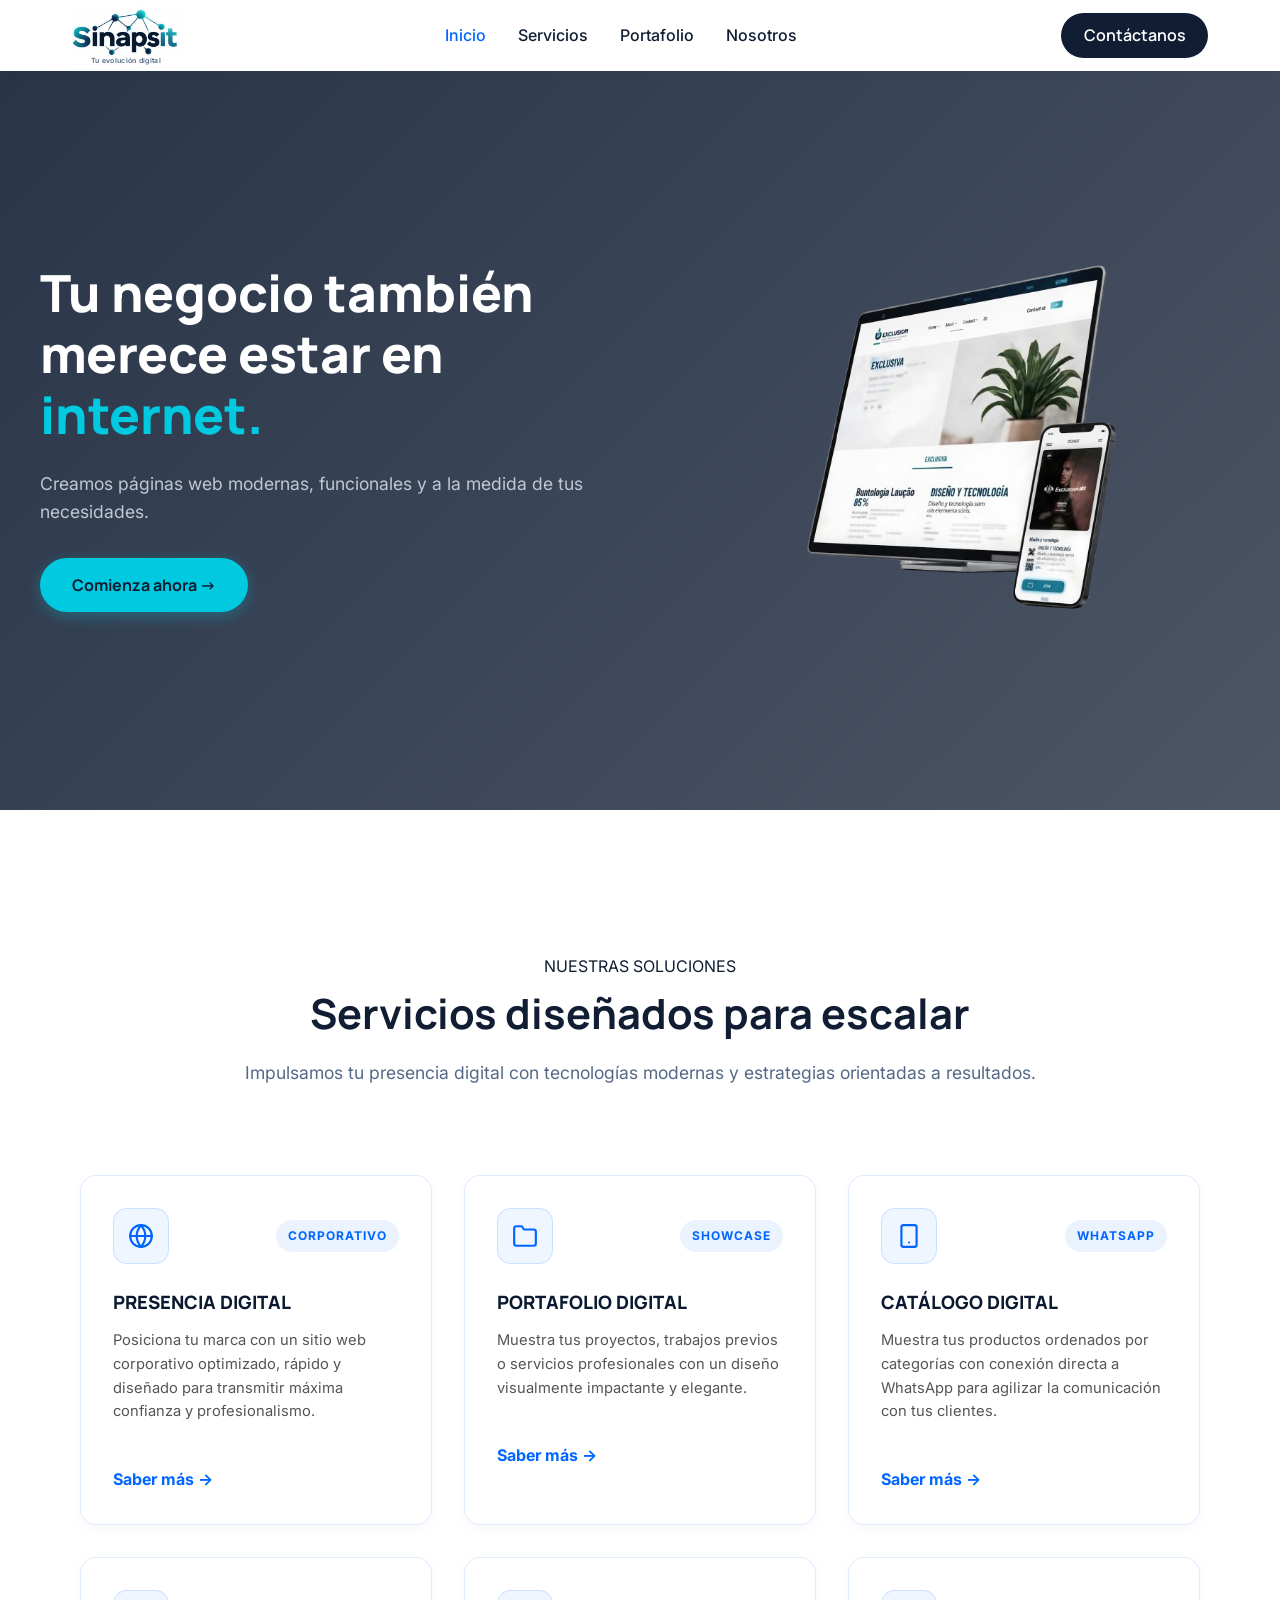
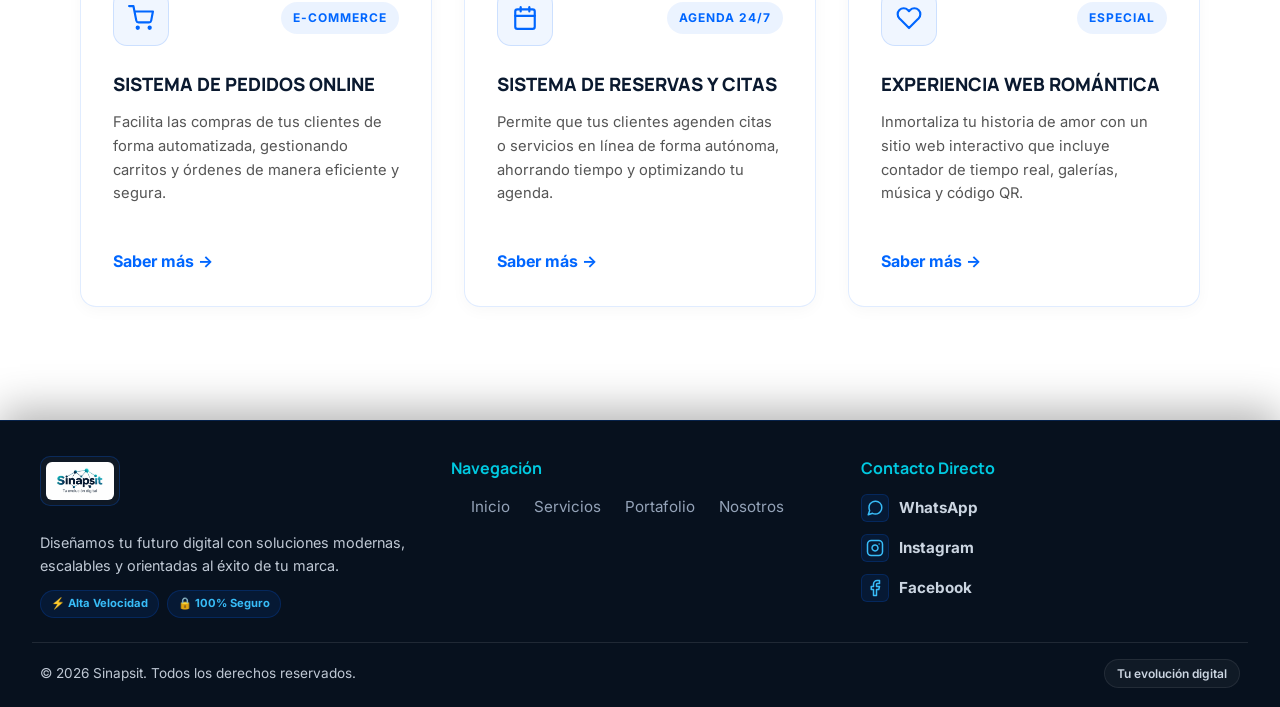
==== index.html @ 5b267f15 "actuuu" ====
<!DOCTYPE html>
<html lang="es">
<head>
    <meta charset="UTF-8">
    <meta name="viewport" content="width=device-width, initial-scale=1.0">
    <title>Sinapsit - Tu evolución digital</title>
    <link rel="preconnect" href="https://fonts.googleapis.com">
    <link rel="preconnect" href="https://fonts.gstatic.com" crossorigin>
    <link href="https://fonts.googleapis.com/css2?family=Inter:wght@400;500;600&family=Manrope:wght@600;700;800&display=swap" rel="stylesheet">
    <link rel="stylesheet" href="style.css">
    <link rel="icon" type="image/jpeg" href="img/8.jpeg">
    <style>
        /* Animación de flotación continua */
        @keyframes floatingCard {
            0% {
                transform: translateY(0px);
                box-shadow: 0 10px 30px rgba(0, 0, 0, 0.03);
            }
            50% {
                transform: translateY(-8px);
                box-shadow: 0 18px 40px rgba(0, 102, 255, 0.12);
            }
            100% {
                transform: translateY(0px);
                box-shadow: 0 10px 30px rgba(0, 0, 0, 0.03);
            }
        }

        .floating-card {
            animation: floatingCard 4s ease-in-out infinite;
            transition: border-color 0.3s ease, box-shadow 0.3s ease;
        }

        /* Efecto al tocar o pasar el cursor: cambia el borde a azul */
        .floating-card:hover {
            border-color: rgba(0, 102, 255, 0.6) !important;
            box-shadow: 0 20px 40px rgba(0, 102, 255, 0.18) !important;
        }
    </style>
</head>
<body>

    <header class="header" id="header">
        <div class="nav-container">
            <a href="index.html" class="logo">
                <div class="logo-wrapper-custom">
                    <img src="img/8.jpeg" alt="NEXUS Logo" class="logo-img">
                    <span class="logo-text-subtitle">Tu evolución digital</span>
                </div>
            </a>
            <nav class="nav-menu" id="navMenu">
                <a href="index.html" class="nav-link active">Inicio</a>
                <a href="servicios.html" class="nav-link">Servicios</a>
                <a href="portafolio.html" class="nav-link">Portafolio</a>
                <a href="nosotros.html" class="nav-link">Nosotros</a>
                <a href="contacto.html" class="nav-link mobile-only-link">Contacto</a>
            </nav>
            <a href="contacto.html" class="btn-contacto">Contáctanos</a>
            <div class="menu-toggle" id="menuToggle">
                <span></span>
                <span></span>
                <span></span>
            </div>
        </div>
    </header>

    <!-- SECCIÓN PRINCIPAL / HERO CON SLIDER DE 3 IMÁGENES -->
    <section class="hero" id="inicio">
        <div class="hero-slider">
            <div class="slide active" style="background-image: url('https://images.unsplash.com/photo-1522071820081-009f0129c71c?auto=format&fit=crop&w=1920&q=80')"></div>
            <div class="slide" style="background-image: url('https://images.unsplash.com/photo-1460925895917-afdab827c52f?auto=format&fit=crop&w=1920&q=80')"></div>
            <div class="slide" style="background-image: url('https://images.unsplash.com/photo-1551836022-d5d88e9218df?auto=format&fit=crop&w=1920&q=80')"></div>
        </div>
        
        <div class="hero-overlay"></div>

        <div class="hero-container">
            <div class="hero-content">
                <h1 class="hero-title-anim">Tu negocio también merece estar en <span>internet.</span></h1>
                <p class="hero-text-anim">Creamos páginas web modernas, funcionales y a la medida de tus necesidades.</p>
                <a href="servicios.html" class="btn-main">Comienza ahora &rarr;</a>
            </div>
            <div class="hero-visual">
                <img src="img/7.png" alt="Ilustración o banner Nexus" class="hero-img-right" style="width: 60%; max-width: 450px; height: auto;">
            </div>
        </div>
    </section>

    <!-- SECCIÓN DE SERVICIOS -->
    <main class="page-container">
        <div class="section-title reveal-text">
            <span class="badge-subtitle">NUESTRAS SOLUCIONES</span>
            <h2>Servicios diseñados para escalar</h2>
            <p>Impulsamos tu presencia digital con tecnologías modernas y estrategias orientadas a resultados.</p>
        </div>
        
        <div class="cards-grid-3-2">
            <!-- Tarjeta 1: PRESENCIA DIGITAL -->
            <div class="card-item reveal-text floating-card" style="background: #ffffff; border: 1px solid rgba(0, 102, 255, 0.12); border-radius: 16px; padding: 2rem; position: relative;">
                <div class="card-body" style="padding: 0;">
                    <div style="display: flex; align-items: center; justify-content: space-between; margin-bottom: 1.5rem;">
                        <div style="width: 56px; height: 56px; background: rgba(0, 102, 255, 0.06); border: 1px solid rgba(0, 102, 255, 0.15); border-radius: 14px; display: flex; align-items: center; justify-content: center; color: #0066ff;">
                            <svg xmlns="http://www.w3.org/2000/svg" width="26" height="26" viewBox="0 0 24 24" fill="none" stroke="currentColor" stroke-width="2" stroke-linecap="round" stroke-linejoin="round"><circle cx="12" cy="12" r="10"></circle><line x1="2" y1="12" x2="22" y2="12"></line><path d="M12 2a15.3 15.3 0 0 1 4 10 15.3 15.3 0 0 1-4 10 15.3 15.3 0 0 1-4-10 15.3 15.3 0 0 1 4-10z"></path></svg>
                        </div>
                        <span style="font-size: 0.75rem; font-weight: 700; text-transform: uppercase; letter-spacing: 1px; color: #0066ff; background: rgba(0, 102, 255, 0.08); padding: 6px 12px; border-radius: 20px;">Corporativo</span>
                    </div>
                    <h3 style="font-size: 1.15rem; font-weight: 800; color: #0a192f; margin-bottom: 0.75rem;">PRESENCIA DIGITAL</h3>
                    <p style="font-size: 0.92rem; color: #555; line-height: 1.6; margin-bottom: 1.5rem;">Posiciona tu marca con un sitio web corporativo optimizado, rápido y diseñado para transmitir máxima confianza y profesionalismo.</p>
                    <a href="servicios.html#presencia" class="card-link" style="font-weight: 700; color: #0066ff; display: inline-flex; align-items: center; gap: 6px; text-decoration: none;">Saber más &rarr;</a>
                </div>
            </div>
            
            <!-- Tarjeta 2: PORTAFOLIO DIGITAL -->
            <div class="card-item reveal-text floating-card" style="background: #ffffff; border: 1px solid rgba(0, 102, 255, 0.12); border-radius: 16px; padding: 2rem; position: relative;">
                <div class="card-body" style="padding: 0;">
                    <div style="display: flex; align-items: center; justify-content: space-between; margin-bottom: 1.5rem;">
                        <div style="width: 56px; height: 56px; background: rgba(0, 102, 255, 0.06); border: 1px solid rgba(0, 102, 255, 0.15); border-radius: 14px; display: flex; align-items: center; justify-content: center; color: #0066ff;">
                            <svg xmlns="http://www.w3.org/2000/svg" width="26" height="26" viewBox="0 0 24 24" fill="none" stroke="currentColor" stroke-width="2" stroke-linecap="round" stroke-linejoin="round"><path d="M22 19a2 2 0 0 1-2 2H4a2 2 0 0 1-2-2V5a2 2 0 0 1 2-2h5l2 3h9a2 2 0 0 1 2 2z"></path></svg>
                        </div>
                        <span style="font-size: 0.75rem; font-weight: 700; text-transform: uppercase; letter-spacing: 1px; color: #0066ff; background: rgba(0, 102, 255, 0.08); padding: 6px 12px; border-radius: 20px;">Showcase</span>
                    </div>
                    <h3 style="font-size: 1.15rem; font-weight: 800; color: #0a192f; margin-bottom: 0.75rem;">PORTAFOLIO DIGITAL</h3>
                    <p style="font-size: 0.92rem; color: #555; line-height: 1.6; margin-bottom: 1.5rem;">Muestra tus proyectos, trabajos previos o servicios profesionales con un diseño visualmente impactante y elegante.</p>
                    <a href="servicios.html#portafolio-digital" class="card-link" style="font-weight: 700; color: #0066ff; display: inline-flex; align-items: center; gap: 6px; text-decoration: none;">Saber más &rarr;</a>
                </div>
            </div>
            
            <!-- Tarjeta 3: CATÁLOGO DIGITAL -->
            <div class="card-item reveal-text floating-card" style="background: #ffffff; border: 1px solid rgba(0, 102, 255, 0.12); border-radius: 16px; padding: 2rem; position: relative;">
                <div class="card-body" style="padding: 0;">
                    <div style="display: flex; align-items: center; justify-content: space-between; margin-bottom: 1.5rem;">
                        <div style="width: 56px; height: 56px; background: rgba(0, 102, 255, 0.06); border: 1px solid rgba(0, 102, 255, 0.15); border-radius: 14px; display: flex; align-items: center; justify-content: center; color: #0066ff;">
                            <svg xmlns="http://www.w3.org/2000/svg" width="26" height="26" viewBox="0 0 24 24" fill="none" stroke="currentColor" stroke-width="2" stroke-linecap="round" stroke-linejoin="round"><rect x="5" y="2" width="14" height="20" rx="2" ry="2"></rect><line x1="12" y1="18" x2="12.01" y2="18"></line></svg>
                        </div>
                        <span style="font-size: 0.75rem; font-weight: 700; text-transform: uppercase; letter-spacing: 1px; color: #0066ff; background: rgba(0, 102, 255, 0.08); padding: 6px 12px; border-radius: 20px;">WhatsApp</span>
                    </div>
                    <h3 style="font-size: 1.15rem; font-weight: 800; color: #0a192f; margin-bottom: 0.75rem;">CATÁLOGO DIGITAL</h3>
                    <p style="font-size: 0.92rem; color: #555; line-height: 1.6; margin-bottom: 1.5rem;">Muestra tus productos ordenados por categorías con conexión directa a WhatsApp para agilizar la comunicación con tus clientes.</p>
                    <a href="servicios.html#catalogo" class="card-link" style="font-weight: 700; color: #0066ff; display: inline-flex; align-items: center; gap: 6px; text-decoration: none;">Saber más &rarr;</a>
                </div>
            </div>
            
            <!-- Tarjeta 4: SISTEMA DE PEDIDOS ONLINE -->
            <div class="card-item reveal-text floating-card" style="background: #ffffff; border: 1px solid rgba(0, 102, 255, 0.12); border-radius: 16px; padding: 2rem; position: relative;">
                <div class="card-body" style="padding: 0;">
                    <div style="display: flex; align-items: center; justify-content: space-between; margin-bottom: 1.5rem;">
                        <div style="width: 56px; height: 56px; background: rgba(0, 102, 255, 0.06); border: 1px solid rgba(0, 102, 255, 0.15); border-radius: 14px; display: flex; align-items: center; justify-content: center; color: #0066ff;">
                            <svg xmlns="http://www.w3.org/2000/svg" width="26" height="26" viewBox="0 0 24 24" fill="none" stroke="currentColor" stroke-width="2" stroke-linecap="round" stroke-linejoin="round"><circle cx="9" cy="21" r="1"></circle><circle cx="20" cy="21" r="1"></circle><path d="M1 1h4l2.68 13.39a2 2 0 0 0 2 1.61h9.72a2 2 0 0 0 2-1.61L23 6H6"></path></svg>
                        </div>
                        <span style="font-size: 0.75rem; font-weight: 700; text-transform: uppercase; letter-spacing: 1px; color: #0066ff; background: rgba(0, 102, 255, 0.08); padding: 6px 12px; border-radius: 20px;">E-Commerce</span>
                    </div>
                    <h3 style="font-size: 1.15rem; font-weight: 800; color: #0a192f; margin-bottom: 0.75rem;">SISTEMA DE PEDIDOS ONLINE</h3>
                    <p style="font-size: 0.92rem; color: #555; line-height: 1.6; margin-bottom: 1.5rem;">Facilita las compras de tus clientes de forma automatizada, gestionando carritos y órdenes de manera eficiente y segura.</p>
                    <a href="servicios.html#pedidos" class="card-link" style="font-weight: 700; color: #0066ff; display: inline-flex; align-items: center; gap: 6px; text-decoration: none;">Saber más &rarr;</a>
                </div>
            </div>
            
            <!-- Tarjeta 5: SISTEMA DE RESERVAS Y CITAS -->
            <div class="card-item reveal-text floating-card" style="background: #ffffff; border: 1px solid rgba(0, 102, 255, 0.12); border-radius: 16px; padding: 2rem; position: relative;">
                <div class="card-body" style="padding: 0;">
                    <div style="display: flex; align-items: center; justify-content: space-between; margin-bottom: 1.5rem;">
                        <div style="width: 56px; height: 56px; background: rgba(0, 102, 255, 0.06); border: 1px solid rgba(0, 102, 255, 0.15); border-radius: 14px; display: flex; align-items: center; justify-content: center; color: #0066ff;">
                            <svg xmlns="http://www.w3.org/2000/svg" width="26" height="26" viewBox="0 0 24 24" fill="none" stroke="currentColor" stroke-width="2" stroke-linecap="round" stroke-linejoin="round"><rect x="3" y="4" width="18" height="18" rx="2" ry="2"></rect><line x1="16" y1="2" x2="16" y2="6"></line><line x1="8" y1="2" x2="8" y2="6"></line><line x1="3" y1="10" x2="21" y2="10"></line></svg>
                        </div>
                        <span style="font-size: 0.75rem; font-weight: 700; text-transform: uppercase; letter-spacing: 1px; color: #0066ff; background: rgba(0, 102, 255, 0.08); padding: 6px 12px; border-radius: 20px;">Agenda 24/7</span>
                    </div>
                    <h3 style="font-size: 1.15rem; font-weight: 800; color: #0a192f; margin-bottom: 0.75rem;">SISTEMA DE RESERVAS Y CITAS</h3>
                    <p style="font-size: 0.92rem; color: #555; line-height: 1.6; margin-bottom: 1.5rem;">Permite que tus clientes agenden citas o servicios en línea de forma autónoma, ahorrando tiempo y optimizando tu agenda.</p>
                    <a href="servicios.html#reservas" class="card-link" style="font-weight: 700; color: #0066ff; display: inline-flex; align-items: center; gap: 6px; text-decoration: none;">Saber más &rarr;</a>
                </div>
            </div>

            <!-- Tarjeta 6: EXPERIENCIA WEB ROMÁNTICA PERSONALIZADA -->
            <div class="card-item reveal-text floating-card" style="background: #ffffff; border: 1px solid rgba(0, 102, 255, 0.12); border-radius: 16px; padding: 2rem; position: relative;">
                <div class="card-body" style="padding: 0;">
                    <div style="display: flex; align-items: center; justify-content: space-between; margin-bottom: 1.5rem;">
                        <div style="width: 56px; height: 56px; background: rgba(0, 102, 255, 0.06); border: 1px solid rgba(0, 102, 255, 0.15); border-radius: 14px; display: flex; align-items: center; justify-content: center; color: #0066ff;">
                            <svg xmlns="http://www.w3.org/2000/svg" width="26" height="26" viewBox="0 0 24 24" fill="none" stroke="currentColor" stroke-width="2" stroke-linecap="round" stroke-linejoin="round"><path d="M20.84 4.61a5.5 5.5 0 0 0-7.78 0L12 5.67l-1.06-1.06a5.5 5.5 0 0 0-7.78 7.78l1.06 1.06L12 21.23l7.78-7.78 1.06-1.06a5.5 5.5 0 0 0 0-7.78z"></path></svg>
                        </div>
                        <span style="font-size: 0.75rem; font-weight: 700; text-transform: uppercase; letter-spacing: 1px; color: #0066ff; background: rgba(0, 102, 255, 0.08); padding: 6px 12px; border-radius: 20px;">Especial</span>
                    </div>
                    <h3 style="font-size: 1.15rem; font-weight: 800; color: #0a192f; margin-bottom: 0.75rem;">EXPERIENCIA WEB ROMÁNTICA</h3>
                    <p style="font-size: 0.92rem; color: #555; line-height: 1.6; margin-bottom: 1.5rem;">Inmortaliza tu historia de amor con un sitio web interactivo que incluye contador de tiempo real, galerías, música y código QR.</p>
                    <a href="servicios.html#romantica" class="card-link" style="font-weight: 700; color: #0066ff; display: inline-flex; align-items: center; gap: 6px; text-decoration: none;">Saber más &rarr;</a>
                </div>
            </div>
        </div>
    </main>

    <!-- FOOTER MODERNO E INTERACTIVO -->
    <footer class="footer interactive-footer" id="contacto">
        <div class="footer-container">
            <div class="footer-brand footer-anim-item">
                <div class="footer-logo-box">
                    <img src="img/9.jpeg" alt="NEXUS Logo Principal" class="footer-logo-img">
                </div>
                <p>Diseñamos tu futuro digital con soluciones modernas, escalables y orientadas al éxito de tu marca.</p>
                <div class="footer-social-badges">
                    <span class="social-badge">⚡ Alta Velocidad</span>
                    <span class="social-badge">🔒 100% Seguro</span>
                </div>
            </div>
            
            <div class="footer-links footer-anim-item">
                <h4>Navegación</h4>
                <a href="index.html" class="footer-link-fx"><span>&rarr;</span> Inicio</a>
                <a href="servicios.html" class="footer-link-fx"><span>&rarr;</span> Servicios</a>
                <a href="portafolio.html" class="footer-link-fx"><span>&rarr;</span> Portafolio</a>
                <a href="nosotros.html" class="footer-link-fx"><span>&rarr;</span> Nosotros</a>
            </div>
            
         <div class="footer-contact footer-anim-item">
                <h4>Contacto Directo</h4>
                <a href="https://wa.me/584126613818?text=Hola,%20me%20interesan%20sus%20servicios%20digitales" target="_blank" class="footer-contact-item" style="text-decoration: none; display: flex; align-items: center; gap: 10px; margin-bottom: 12px; color: inherit; transition: opacity 0.2s;">
                    <span class="contact-icon-wrap">
                        <!-- Icono de WhatsApp -->
                        <svg xmlns="http://www.w3.org/2000/svg" width="18" height="18" viewBox="0 0 24 24" fill="none" stroke="currentColor" stroke-width="2" stroke-linecap="round" stroke-linejoin="round"><path d="M21 11.5a8.38 8.38 0 0 1-.9 3.8 8.5 8.5 0 0 1-7.6 4.7 8.38 8.38 0 0 1-3.8-.9L3 21l1.9-5.7a8.38 8.38 0 0 1-.9-3.8 8.5 8.5 0 0 1 4.7-7.6 8.38 8.38 0 0 1 3.8-.9h.5a8.48 8.48 0 0 1 8 8v.5z"></path></svg>
                    </span> 
                    <strong>WhatsApp</strong>
                </a>
                <a href="https://instagram.com/TU_USUARIO" target="_blank" class="footer-contact-item" style="text-decoration: none; display: flex; align-items: center; gap: 10px; margin-bottom: 12px; color: inherit; transition: opacity 0.2s;">
                    <span class="contact-icon-wrap">
                        <!-- Icono de Instagram -->
                        <svg xmlns="http://www.w3.org/2000/svg" width="18" height="18" viewBox="0 0 24 24" fill="none" stroke="currentColor" stroke-width="2" stroke-linecap="round" stroke-linejoin="round"><rect x="2" y="2" width="20" height="20" rx="5" ry="5"></rect><path d="M16 11.37A4 4 0 1 1 12.63 8 4 4 0 0 1 16 11.37z"></path><line x1="17.5" y1="6.5" x2="17.51" y2="6.5"></line></svg>
                    </span> 
                    <strong>Instagram</strong>
                </a>
                <a href="https://www.facebook.com/share/19xoFse7zA/" target="_blank" class="footer-contact-item" style="text-decoration: none; display: flex; align-items: center; gap: 10px; color: inherit; transition: opacity 0.2s;">
                    <span class="contact-icon-wrap">
                        <!-- Icono de Facebook -->
                        <svg xmlns="http://www.w3.org/2000/svg" width="18" height="18" viewBox="0 0 24 24" fill="none" stroke="currentColor" stroke-width="2" stroke-linecap="round" stroke-linejoin="round"><path d="M18 2h-3a5 5 0 0 0-5 5v3H7v4h3v8h4v-8h3l1-4h-4V7a1 1 0 0 1 1-1h3z"></path></svg>
                    </span> 
                    <strong>Facebook</strong>
                </a>
            </div>
        </div>
        
        <div class="footer-bottom">
            <div class="footer-bottom-content">
                <p>&copy; 2026 Sinapsit. Todos los derechos reservados.</p>
                <div class="footer-secondary-logo">
                    <span>Tu evolución digital</span>
                </div>
            </div>
        </div>
    </footer>

    <script src="script.js"></script>
</body>
</html>
---- style.css ----
/* VARIABLES DE DISEÑO (Guía de Identidad NEXUS) */
:root {
    --azul-marino: #101D33;
    --turquesa: #00C9E0;
    --gris-plata: #BFC8D4;
    --blanco: #FFFFFF;
    --font-titles: 'Manrope', sans-serif;
    --font-text: 'Inter', sans-serif;
}

/* RESET Y ESTILOS GLOBALES */
* {
    margin: 0;
    padding: 0;
    box-sizing: border-box;
}

html {
    scroll-behavior: smooth;
}

body {
    font-family: var(--font-text);
    background-color: var(--blanco);
    color: var(--azul-marino);
    line-height: 1.6;
    overflow-x: hidden;
}

h1, h2, h3, h4 {
    font-family: var(--font-titles);
}

img {
    max-width: 100%;
    height: auto;
    display: block;
}

/* HEADER Y NAVEGACIÓN */
.header {
    position: fixed;
    top: 0;
    left: 0;
    width: 100%;
    background-color: var(--blanco);
    box-shadow: 0 2px 10px rgba(16, 29, 51, 0.05);
    z-index: 1000;
    transition: all 0.3s ease;
}

.nav-container {
    max-width: 1200px;
    margin: 0 auto;
    padding: 0.4rem 2rem;
    display: flex;
    align-items: center;
    justify-content: space-between;
}

.logo {
    text-decoration: none;
    display: flex;
    align-items: center;
}

.logo-wrapper-custom {
    display: flex;
    flex-direction: column;
    align-items: center;
    text-align: center;
}

.logo-wrapper-custom .logo-img {
    height: 50px;
    width: auto;
    object-fit: contain;
}

.logo-text-subtitle {
    font-family: var(--font-text);
    font-size: 7px;
    font-weight: 600;
    color: #556987;
    letter-spacing: 0.3px;
    white-space: nowrap;
    line-height: 1;
    margin-top: 1px;
}

.nav-menu {
    display: flex;
    gap: 2rem;
    align-items: center;
}

.nav-link {
    text-decoration: none;
    color: var(--azul-marino);
    font-weight: 500;
    transition: color 0.3s;
}

.nav-link:hover, .nav-link.active {
    color: var(--turquesa);
}

.btn-contacto {
    background-color: var(--azul-marino);
    color: var(--blanco);
    padding: 0.6rem 1.4rem;
    border-radius: 50px;
    text-decoration: none;
    font-family: var(--font-titles);
    font-weight: 600;
    transition: background 0.3s;
}

.btn-contacto:hover {
    background-color: var(--turquesa);
    color: var(--azul-marino);
}

.menu-toggle {
    display: none;
    flex-direction: column;
    gap: 5px;
    cursor: pointer;
}

.menu-toggle span {
    width: 25px;
    height: 3px;
    background-color: var(--azul-marino);
    transition: 0.3s;
}

/* CONTENEDORES Y TÍTULOS GENERALES */
.page-container {
    padding: 9rem 1.5rem 5rem;
    max-width: 1200px;
    margin: 0 auto;
    width: 100%;
}

.section-title {
    text-align: center;
    margin-bottom: 3.5rem;
}

.section-title h2 {
    font-size: clamp(2rem, 4vw, 2.6rem);
    color: var(--azul-marino);
    margin-bottom: 0.8rem;
}

.section-title p {
    color: #556987;
    font-size: 1.1rem;
}

/* SECCIÓN HERO (INDEX) */
.hero {
    position: relative;
    color: var(--blanco);
    padding: 9rem 1.5rem 5rem;
    min-height: 90vh;
    display: flex;
    align-items: center;
    overflow: hidden;
}

.hero-slider {
    position: absolute;
    top: 0;
    left: 0;
    width: 100%;
    height: 100%;
    z-index: 1;
}

.slide {
    position: absolute;
    top: 0;
    left: 0;
    width: 100%;
    height: 100%;
    background-size: cover;
    background-position: center;
    opacity: 0;
    transition: opacity 1s ease-in-out;
}

.slide.active {
    opacity: 1;
}

.hero-overlay {
    position: absolute;
    top: 0;
    left: 0;
    width: 100%;
    height: 100%;
    background: linear-gradient(135deg, rgba(16, 29, 51, 0.9) 0%, rgba(16, 29, 51, 0.75) 100%);
    z-index: 2;
}

.hero-container {
    position: relative;
    z-index: 3;
    max-width: 1200px;
    margin: 0 auto;
    display: grid;
    grid-template-columns: 1fr 1fr;
    gap: 3rem;
    align-items: center;
    width: 100%;
}

.hero-content h1 {
    font-size: clamp(2.3rem, 5vw, 3.2rem);
    font-weight: 800;
    line-height: 1.2;
    margin-bottom: 1.5rem;
}

.hero-content h1 span {
    color: var(--turquesa);
}

.hero-content p {
    font-size: 1.1rem;
    color: var(--gris-plata);
    margin-bottom: 2rem;
}

.btn-main {
    display: inline-block;
    background-color: var(--turquesa);
    color: var(--azul-marino);
    padding: 0.9rem 2rem;
    border-radius: 50px;
    text-decoration: none;
    font-family: var(--font-titles);
    font-weight: 700;
    box-shadow: 0 4px 15px rgba(0, 201, 224, 0.3);
    transition: transform 0.3s, background 0.3s;
}

.btn-main:hover {
    transform: translateY(-3px);
    background-color: var(--blanco);
}

.hero-visual {
    display: flex;
    justify-content: center;
}

/* CUADRÍCULAS GENERALES Y TARJETAS */
.cards-grid {
    display: grid;
    grid-template-columns: repeat(auto-fit, minmax(280px, 1fr));
    gap: 2rem;
}

.card-item {
    background: #fff;
    border: 1px solid #e2e8f0;
    border-radius: 16px;
    overflow: hidden;
    box-shadow: 0 4px 15px rgba(0,0,0,0.03);
    display: flex;
    flex-direction: column;
    transition: transform 0.3s, box-shadow 0.3s;
}

.card-item:hover {
    transform: translateY(-5px);
    box-shadow: 0 10px 25px rgba(16,29,51,0.08);
}

.card-body {
    padding: 2rem 1.8rem;
    display: flex;
    flex-direction: column;
    flex-grow: 1;
}

.card-body h3 {
    font-size: 1.4rem;
    color: var(--azul-marino);
    margin-bottom: 0.8rem;
}

.card-body p {
    color: #556987;
    font-size: 0.95rem;
    line-height: 1.6;
}

/* CATÁLOGO DETALLADO DE SERVICIOS */
.catalog-container {
    max-width: 950px;
    margin: 0 auto;
    display: flex;
    flex-direction: column;
    gap: 2.5rem;
}

.catalog-card {
    background: #fff;
    border: 1px solid #e2e8f0;
    border-radius: 16px;
    padding: 2.5rem;
    box-shadow: 0 4px 20px rgba(16,29,51,0.04);
}

.catalog-top {
    display: flex;
    justify-content: space-between;
    align-items: flex-start;
    flex-wrap: wrap;
    gap: 1rem;
    margin-bottom: 1.2rem;
}

.catalog-features-grid {
    display: grid;
    grid-template-columns: repeat(auto-fit, minmax(220px, 1fr));
    gap: 0.6rem;
    list-style: none;
    padding: 0;
    margin: 1.2rem 0;
}

.catalog-features-grid li {
    color: #556987;
    font-size: 0.95rem;
}

/* FOOTER COMPACTO Y MODERNO */
.footer.interactive-footer {
    background: #07111e;
    color: #cbd5e1;
    position: relative;
    overflow: hidden;
    border-top: 1px solid rgba(0, 102, 255, 0.2);
    box-shadow: 0 -10px 40px rgba(0, 0, 0, 0.3);
    padding: 2.2rem 2rem 1.2rem !important; /* Altura optimizada y compacta */
}

@keyframes fadeInUpFooter {
    from {
        opacity: 0;
        transform: translateY(20px);
    }
    to {
        opacity: 1;
        transform: translateY(0);
    }
}

.footer-anim-item {
    animation: fadeInUpFooter 0.8s cubic-bezier(0.16, 1, 0.3, 1) forwards;
}

.footer-container {
    max-width: 1200px;
    margin: 0 auto;
    display: grid;
    grid-template-columns: repeat(auto-fit, minmax(220px, 1fr));
    gap: 2rem;
    margin-bottom: 1.5rem !important; /* Espacio inferior más corto */
}

.footer-logo-box {
    display: inline-block;
    padding: 5px;
    background: rgba(255, 255, 255, 0.03);
    border: 1px solid rgba(0, 102, 255, 0.25);
    border-radius: 10px;
    margin-bottom: 0.6rem;
    transition: transform 0.4s ease, box-shadow 0.4s ease;
}

.footer-logo-box:hover {
    transform: translateY(-3px) scale(1.02);
    box-shadow: 0 8px 20px rgba(0, 102, 255, 0.3);
}

.footer-logo-img {
    max-height: 38px;
    width: auto;
    display: block;
    border-radius: 6px;
}

.footer-brand p {
    color: var(--gris-plata);
    margin-top: 0.5rem;
    margin-bottom: 0.8rem;
    font-size: 0.9rem;
}

.footer-social-badges {
    display: flex;
    gap: 8px;
    margin-top: 0.8rem;
}

.social-badge {
    font-size: 0.7rem;
    font-weight: 700;
    background: rgba(0, 102, 255, 0.1);
    color: #38bdf8;
    padding: 4px 10px;
    border-radius: 20px;
    border: 1px solid rgba(0, 102, 255, 0.2);
}

.footer-links h4, .footer-contact h4 {
    margin-bottom: 0.8rem;
    color: var(--turquesa);
    font-size: 1rem;
}

.footer-link-fx {
    position: relative;
    display: inline-flex;
    align-items: center;
    gap: 6px;
    color: #94a3b8;
    text-decoration: none;
    transition: all 0.3s ease;
    margin-bottom: 0.4rem;
    font-size: 0.95rem;
}

.footer-link-fx span {
    opacity: 0;
    transform: translateX(-10px);
    transition: all 0.3s ease;
    color: #00d2ff;
}

.footer-link-fx:hover {
    color: #ffffff;
    transform: translateX(6px);
}

.footer-link-fx:hover span {
    opacity: 1;
    transform: translateX(0);
}

.footer-contact-item {
    display: flex;
    align-items: center;
    gap: 10px;
    margin-bottom: 0.5rem;
    font-size: 0.95rem;
    transition: transform 0.3s ease, color 0.3s ease;
}

.contact-icon-wrap {
    display: inline-flex;
    align-items: center;
    justify-content: center;
    width: 28px;
    height: 28px;
    background: rgba(0, 102, 255, 0.1);
    color: #38bdf8;
    border-radius: 6px;
    border: 1px solid rgba(0, 102, 255, 0.2);
}

.footer-contact-item:hover {
    transform: translateX(4px);
    color: #ffffff;
}

.footer-contact-item:hover .contact-icon-wrap {
    background: #0066ff;
    color: #ffffff;
    border-color: #0066ff;
}

.footer-bottom {
    text-align: center;
    padding-top: 1rem !important; /* Franja inferior más delgada */
    border-top: 1px solid rgba(255, 255, 255, 0.1);
    color: var(--gris-plata);
    font-size: 0.85rem;
}

.footer-bottom-content {
    display: flex;
    justify-content: space-between;
    align-items: center;
    flex-wrap: wrap;
    gap: 1rem;
    max-width: 1200px;
    margin: 0 auto;
}

.footer-secondary-logo {
    display: flex;
    align-items: center;
    gap: 8px;
    background: rgba(255, 255, 255, 0.04);
    padding: 4px 12px;
    border-radius: 30px;
    border: 1px solid rgba(255, 255, 255, 0.08);
}

.footer-mini-badge-logo {
    width: 20px;
    height: 20px;
    border-radius: 50%;
    object-fit: cover;
}

.footer-secondary-logo span {
    font-size: 0.75rem;
    font-weight: 600;
    color: #cbd5e1;
}

/* MEDIA QUERIES RESPONSIVE */
@media (max-width: 992px) {
    .hero-container {
        grid-template-columns: 1fr;
        text-align: center;
    }
    .hero-visual {
        display: none;
    }
}

@media (max-width: 768px) {
    .nav-menu {
        display: none;
        position: absolute;
        top: 100%;
        left: 0;
        width: 100%;
        background-color: var(--blanco);
        flex-direction: column;
        padding: 1.5rem;
        box-shadow: 0 10px 20px rgba(0,0,0,0.1);
        text-align: center;
        gap: 1rem;
    }
    .nav-menu.active {
        display: flex;
    }
    .menu-toggle {
        display: flex;
    }
    .btn-contacto {
        display: none;
    }
    .hero {
        padding-top: 8rem;
    }
    .hero-content h1 {
        font-size: 2.2rem;
    }
}

/* Enlace exclusivo para menú móvil */
.mobile-only-link {
    display: none !important;
}

@media (max-width: 768px) {
    .header .btn-contacto {
        display: none !important;
    }
    .mobile-only-link {
        display: block !important;
    }
}

/* EFECTOS DE APARICIÓN Y TARJETAS */
.reveal-text {
    opacity: 0;
    transform: translateY(25px);
    transition: opacity 0.6s ease-out, transform 0.6s ease-out;
    will-change: opacity, transform;
}

.reveal-text.active {
    opacity: 1;
    transform: translateY(0);
}

@keyframes heroFadeUp {
    0% { opacity: 0; transform: translateY(40px); }
    100% { opacity: 1; transform: translateY(0); }
}

.hero-title-anim {
    opacity: 0;
    animation: heroFadeUp 1s cubic-bezier(0.165, 0.84, 0.44, 1) 0.3s forwards;
}

.hero-text-anim {
    opacity: 0;
    animation: heroFadeUp 1s cubic-bezier(0.165, 0.84, 0.44, 1) 0.6s forwards;
}

.cards-grid-3-2 {
    display: grid;
    grid-template-columns: repeat(3, 1fr);
    gap: 2rem;
    max-width: 1200px;
    margin: 0 auto;
    padding: 2rem 1rem;
}

.cards-grid-3-2 .dynamic-card:nth-child(4) {
    grid-column: 1 / 2;
}

@media (max-width: 1024px) {
    .cards-grid-3-2 {
        grid-template-columns: repeat(2, 1fr);
    }
    .cards-grid-3-2 .dynamic-card:nth-child(4) {
        grid-column: auto;
    }
}

@media (max-width: 768px) {
    .cards-grid-3-2 {
        grid-template-columns: 1fr;
    }
}

.dynamic-card {
    background: #ffffff;
    border-radius: 16px;
    padding: 1.5rem;
    box-shadow: 0 10px 30px rgba(0, 0, 0, 0.04);
    transition: transform 0.4s cubic-bezier(0.165, 0.84, 0.44, 1), box-shadow 0.4s cubic-bezier(0.165, 0.84, 0.44, 1);
    border-top: 4px solid #2563eb;
    border-left: 1px solid rgba(37, 99, 235, 0.1);
    border-right: 1px solid rgba(37, 99, 235, 0.1);
    border-bottom: 1px solid rgba(37, 99, 235, 0.1);
}

.dynamic-card:hover {
    transform: translateY(-8px);
    box-shadow: 0 20px 40px rgba(37, 99, 235, 0.12);
}

.card-link {
    display: inline-block;
    margin-top: 1.2rem;
    font-weight: 600;
    color: #2563eb;
    text-decoration: none;
    transition: color 0.3s ease, transform 0.3s ease;
}

.card-link:hover {
    color: #1d4ed8;
    transform: translateX(4px);
}

/* ESTILOS DE CONTACTO */
.contact-page-body {
    background: #0f172a;
    color: #f8fafc;
}

.contact-form-container-blue {
    max-width: 650px;
    margin: 0 auto;
    background: linear-gradient(135deg, #1e293b 0%, #0f172a 100%);
    padding: 2.5rem;
    border-radius: 20px;
    box-shadow: 0 20px 40px rgba(0, 0, 0, 0.4);
    border: 1px solid rgba(59, 130, 246, 0.3);
}

.modern-form-blue .form-group {
    margin-bottom: 1.5rem;
}

.modern-form-blue label {
    display: block;
    font-weight: 600;
    margin-bottom: 0.5rem;
    color: #93c5fd;
    font-family: 'Manrope', sans-serif;
}

.modern-form-blue input,
.modern-form-blue textarea {
    width: 100%;
    padding: 0.9rem 1rem;
    border: 1px solid #334155;
    border-radius: 10px;
    font-size: 1rem;
    font-family: 'Inter', sans-serif;
    transition: all 0.3s ease;
    background: #1e293b;
    color: #ffffff;
}

.modern-form-blue input::placeholder,
.modern-form-blue textarea::placeholder {
    color: #64748b;
}

.modern-form-blue input:focus,
.modern-form-blue textarea:focus {
    outline: none;
    border-color: #3b82f6;
    background: #0f172a;
    box-shadow: 0 0 0 3px rgba(59, 130, 246, 0.25);
}

@keyframes fadeInUpContact {
    0% { opacity: 0; transform: translateY(35px); }
    100% { opacity: 1; transform: translateY(0); }
}

.contact-title-anim {
    opacity: 0;
    animation: fadeInUpContact 1s cubic-bezier(0.165, 0.84, 0.44, 1) 0.2s forwards;
}

.contact-form-anim {
    opacity: 0;
    animation: fadeInUpContact 1s cubic-bezier(0.165, 0.84, 0.44, 1) 0.5s forwards;
    transition: transform 0.4s ease, box-shadow 0.4s ease;
}

.contact-form-anim:hover {
    transform: translateY(-5px);
    box-shadow: 0 25px 50px rgba(0, 0, 0, 0.5);
}



/* Animación de flotación continua para las tarjetas */
@keyframes floatingCard {
    0% {
        transform: translateY(0px);
        box-shadow: 0 10px 30px rgba(0, 0, 0, 0.03);
    }
    50% {
        transform: translateY(-8px); /* Altura de flotación */
        box-shadow: 0 18px 40px rgba(0, 102, 255, 0.12); /* Sombra dinámica al flotar */
    }
    100% {
        transform: translateY(0px);
        box-shadow: 0 10px 30px rgba(0, 0, 0, 0.03);
    }
}

.floating-card {
    animation: floatingCard 4s ease-in-out infinite;
    transition: border-color 0.3s ease, background-color 0.3s ease;
}

/* Efecto hover adicional opcional para cuando el usuario pase el mouse por encima */
.floating-card:hover {
    border-color: rgba(0, 102, 255, 0.35);
}
/* Animación y clases de flotación para tarjetas grandes y pequeñas */
@keyframes floatingCard {
    0% {
        transform: translateY(0px);
        box-shadow: 0 10px 30px rgba(0, 0, 0, 0.03);
    }
    50% {
        transform: translateY(-8px);
        box-shadow: 0 18px 40px rgba(0, 102, 255, 0.12);
    }
    100% {
        transform: translateY(0px);
        box-shadow: 0 10px 30px rgba(0, 0, 0, 0.03);
    }
}

.floating-catalog-card {
    animation: floatingCard 4s ease-in-out infinite;
    transition: border-color 0.3s ease, background-color 0.3s ease;
}

.floating-catalog-card:hover {
    border-color: rgba(0, 201, 224, 0.4);
}

.floating-card-small {
    animation: floatingCard 4.5s ease-in-out infinite;
    transition: border-color 0.3s ease, transform 0.3s ease;
}

.floating-card-small:hover {
    transform: translateY(-12px);
}
/* Efecto de flotación para los elementos del footer y menú */
@keyframes floatingItem {
    0% {
        transform: translateY(0px);
    }
    50% {
        transform: translateY(-5px);
    }
    100% {
        transform: translateY(0px);
    }
}

/* Aplicar la flotación a las redes sociales del footer y enlaces del menú */
.footer-contact-item, .nav-link {
    animation: floatingItem 4s ease-in-out infinite;
    transition: all 0.3s ease;
}

/* Retrasos escalonados opcionales para que no floten todos idénticos */
.footer-contact-item:nth-child(2) { animation-delay: 0.5s; }
.footer-contact-item:nth-child(3) { animation-delay: 1s; }
.footer-contact-item:nth-child(4) { animation-delay: 1.5s; }

/* Mantener el efecto azul y estilo activo al hacer clic o pasar el cursor */
.footer-contact-item:hover, .footer-contact-item:active,
.nav-link:hover, .nav-link:active, .nav-link.active {
    color: #0066ff !important;
}

.footer-contact-item:hover .contact-icon-wrap,
.footer-contact-item:active .contact-icon-wrap {
    border-color: rgba(0, 102, 255, 0.6);
    background-color: rgba(0, 102, 255, 0.08);
    color: #0066ff !important;
}
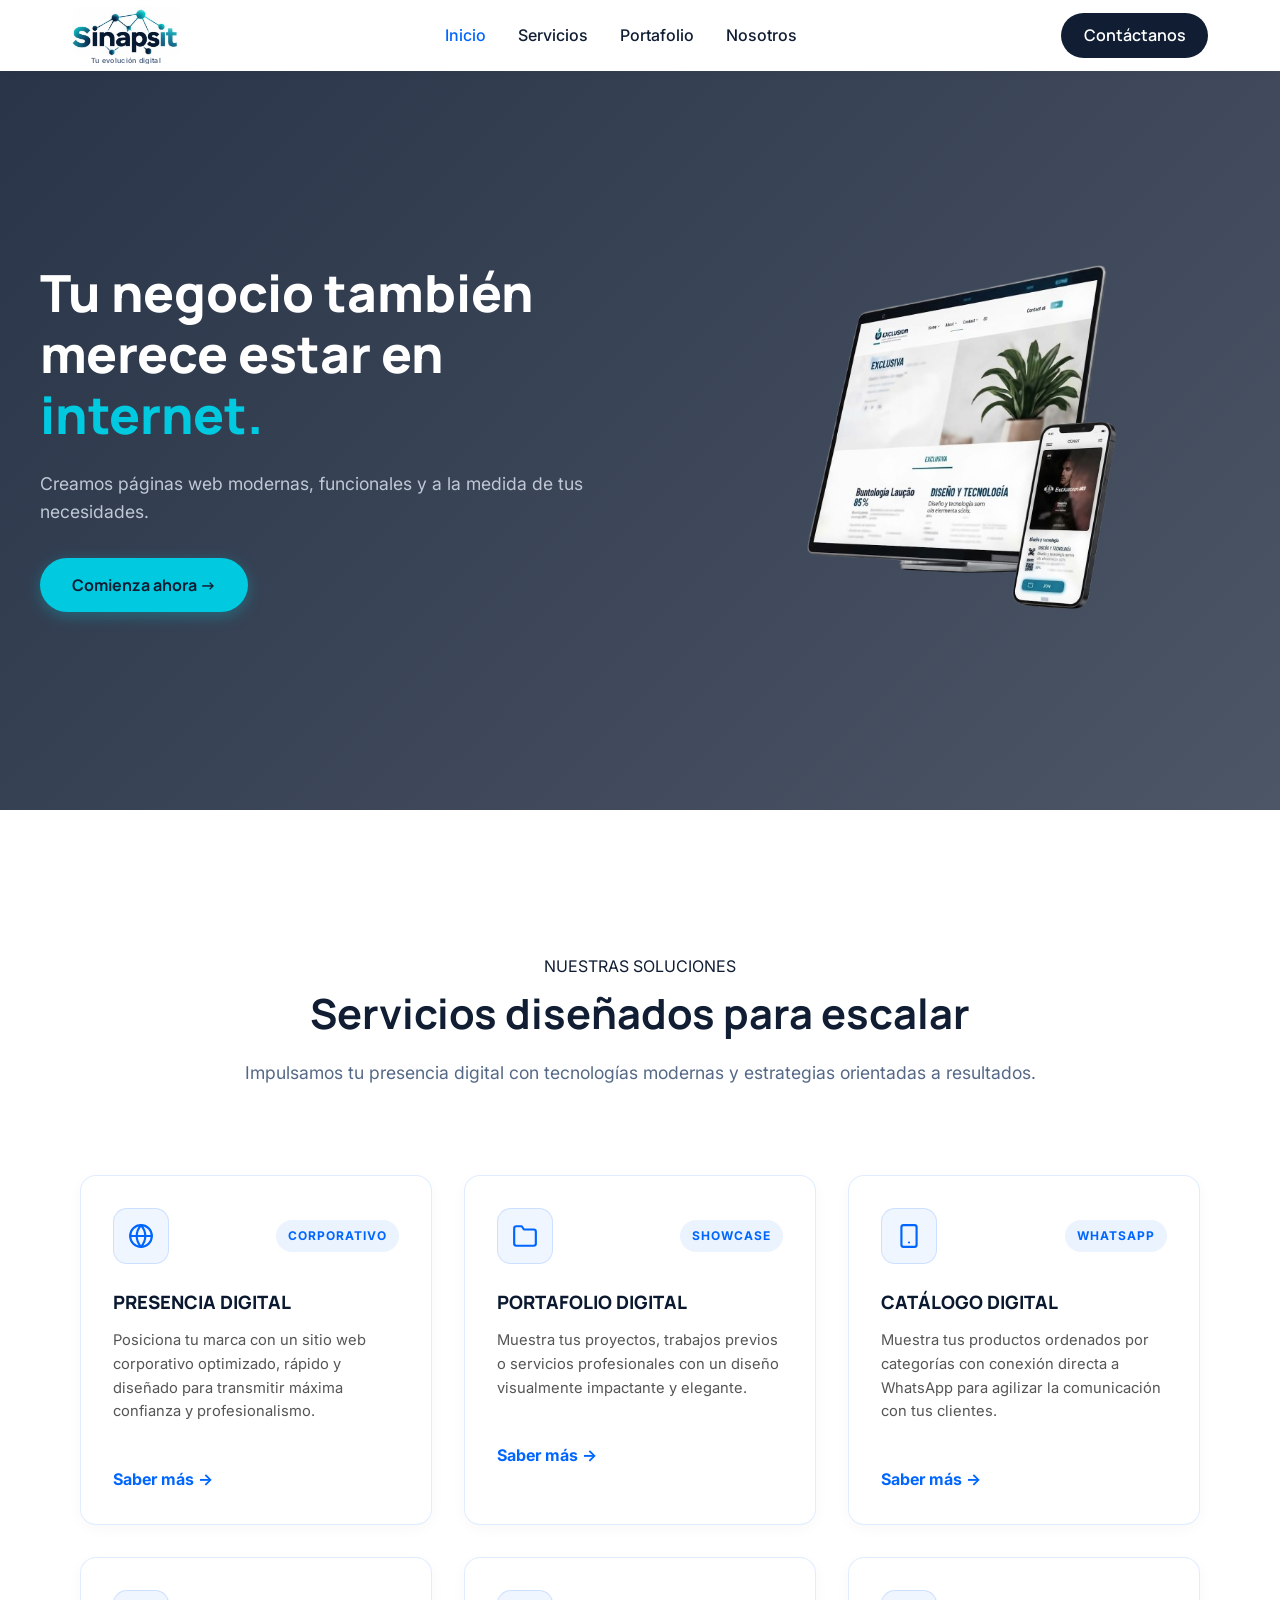
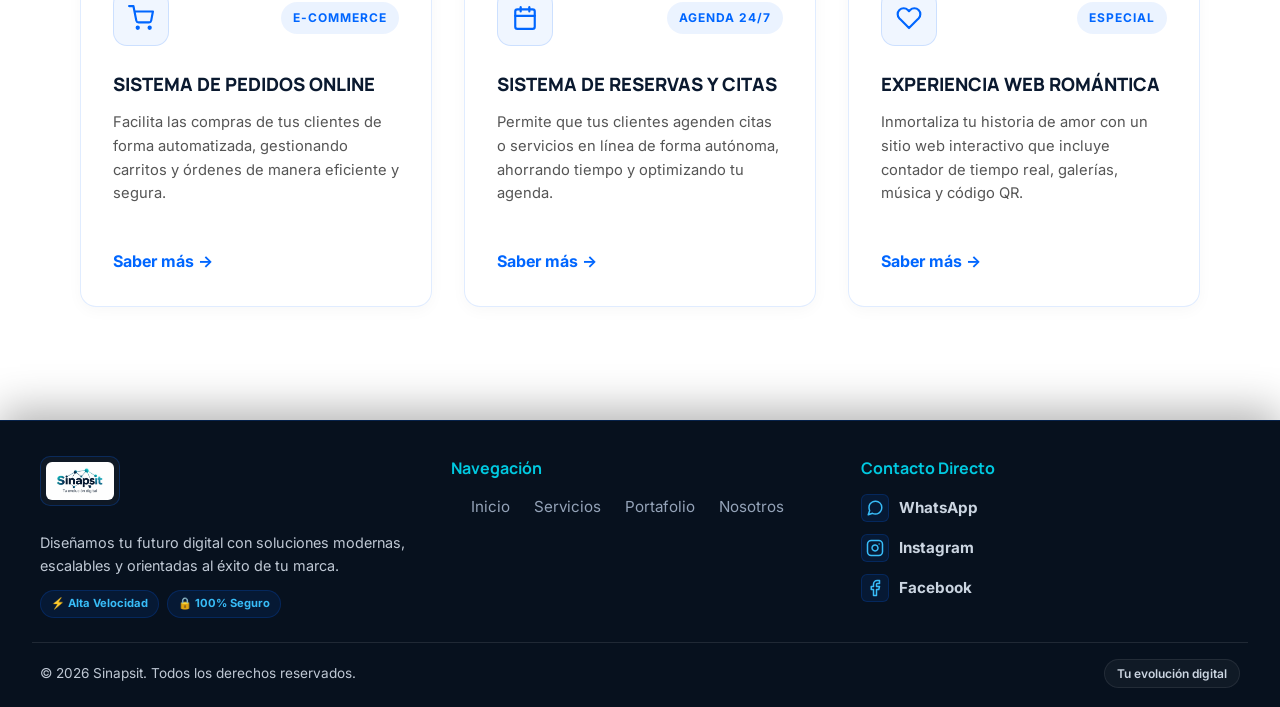
==== commit 25d226c5: "accccc" ====
--- a/index.html
+++ b/index.html
@@ -36,6 +36,73 @@
             border-color: rgba(0, 102, 255, 0.6) !important;
             box-shadow: 0 20px 40px rgba(0, 102, 255, 0.18) !important;
         }
+        /* ============================================================
+   EFECTO LIMPIO: FLOTANTE + DESTELLO DE LUZ (VIENTO)
+   ============================================================ */
+
+/* 1. Contenedor principal del logo */
+.logo-wrapper-custom {
+    position: relative;
+    display: inline-flex;
+    align-items: center;
+    overflow: hidden; /* Importante para contener el destello */
+    border-radius: 12px;
+    transition: transform 0.3s ease;
+}
+
+/* 2. Imagen del logo con animación flotante continua */
+.logo-img {
+    position: relative;
+    z-index: 2;
+    border-radius: 10px;
+    animation: logoFloat 4s ease-in-out infinite;
+    display: block;
+}
+
+/* 3. Destello de luz pasando (efecto viento / brillo) */
+.logo-wrapper-custom::after {
+    content: '';
+    position: absolute;
+    top: 0;
+    left: -150%;
+    width: 50%;
+    height: 100%;
+    background: linear-gradient(
+        90deg, 
+        transparent, 
+        rgba(255, 255, 255, 0.6), 
+        transparent
+    );
+    transform: skewX(-25deg);
+    z-index: 3;
+    pointer-events: none;
+    animation: windShine 4s ease-in-out infinite;
+}
+
+/* Opcional: Pequeño zoom al pasar el cursor */
+.logo-wrapper-custom:hover {
+    transform: scale(1.05);
+}
+
+/* Keyframe para que flote suavemente arriba y abajo */
+@keyframes logoFloat {
+    0%, 100% {
+        transform: translateY(0px);
+    }
+    50% {
+        transform: translateY(-4px);
+    }
+}
+
+/* Keyframe para el paso del destello de luz */
+@keyframes windShine {
+    0%, 5% {
+        left: -150%;
+    }
+    100% {
+        left: 200%;
+    }
+}
     </style>
 </head>
 <body>
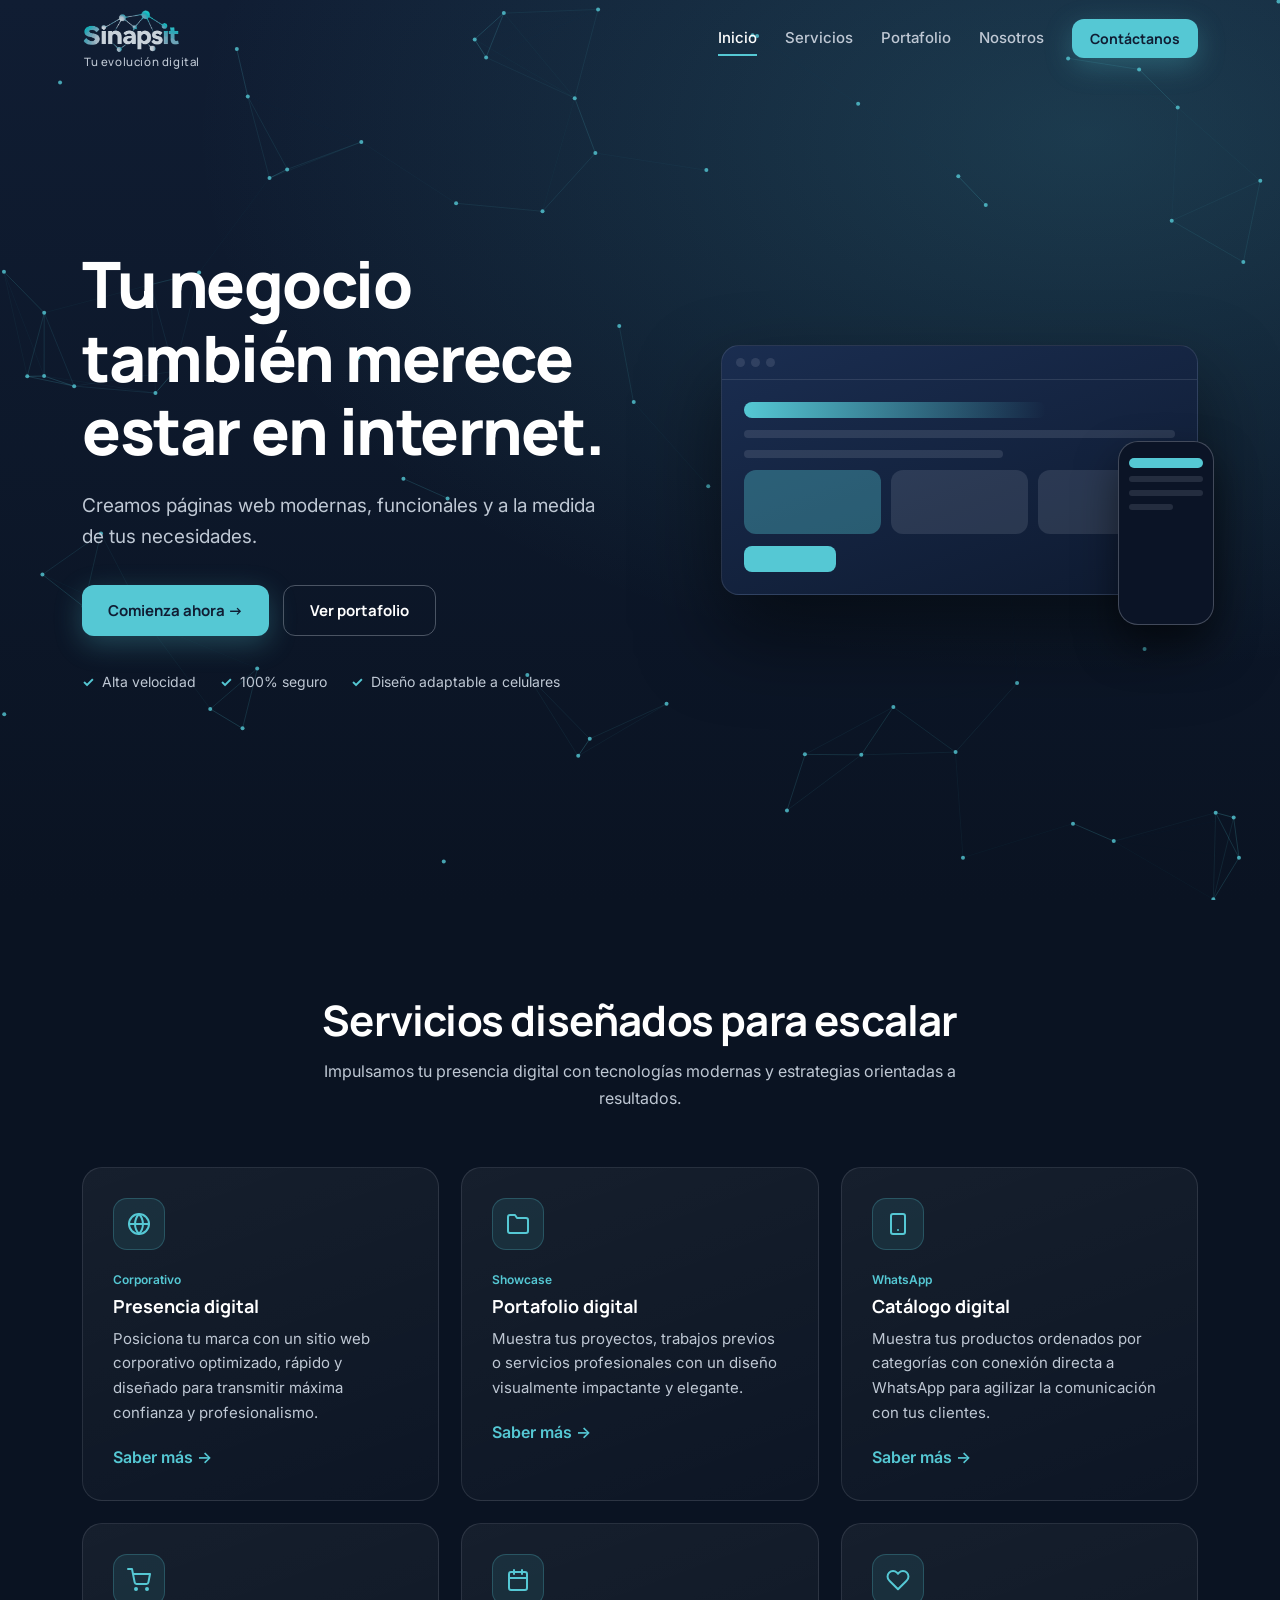
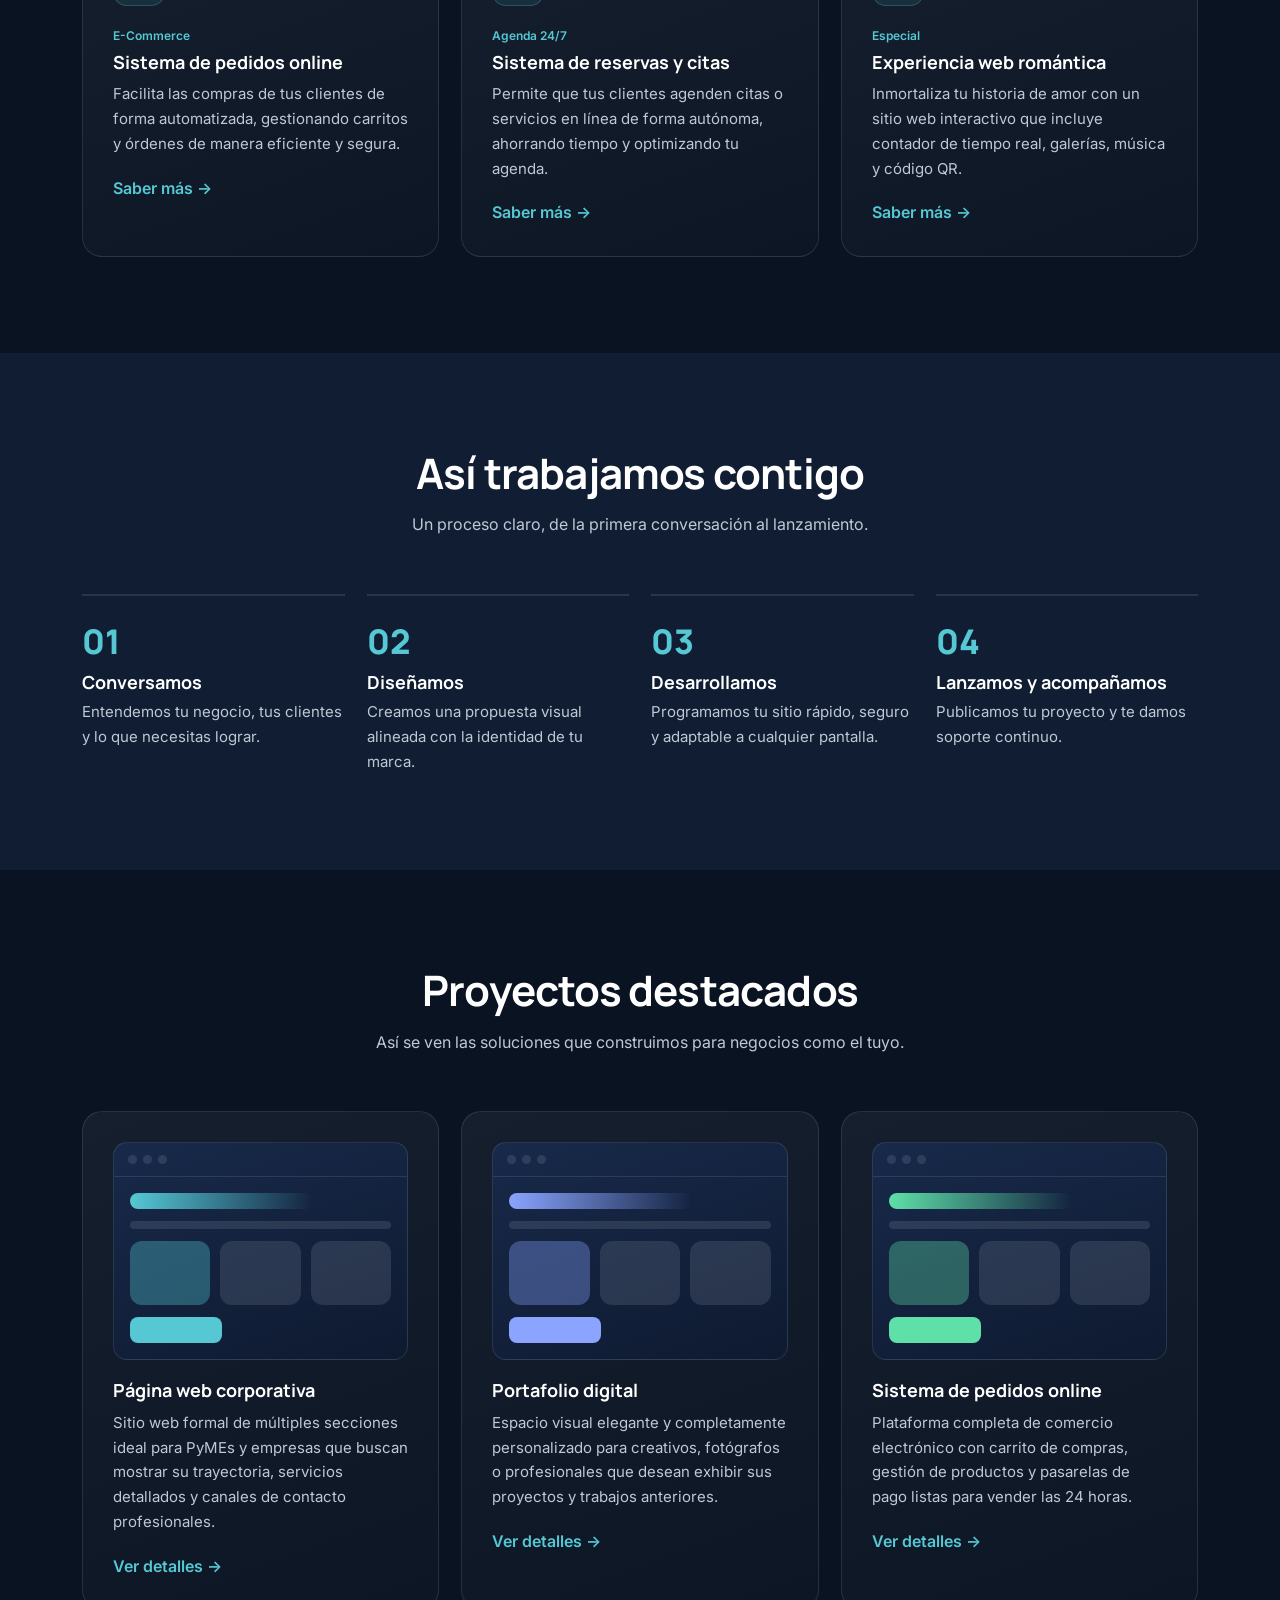
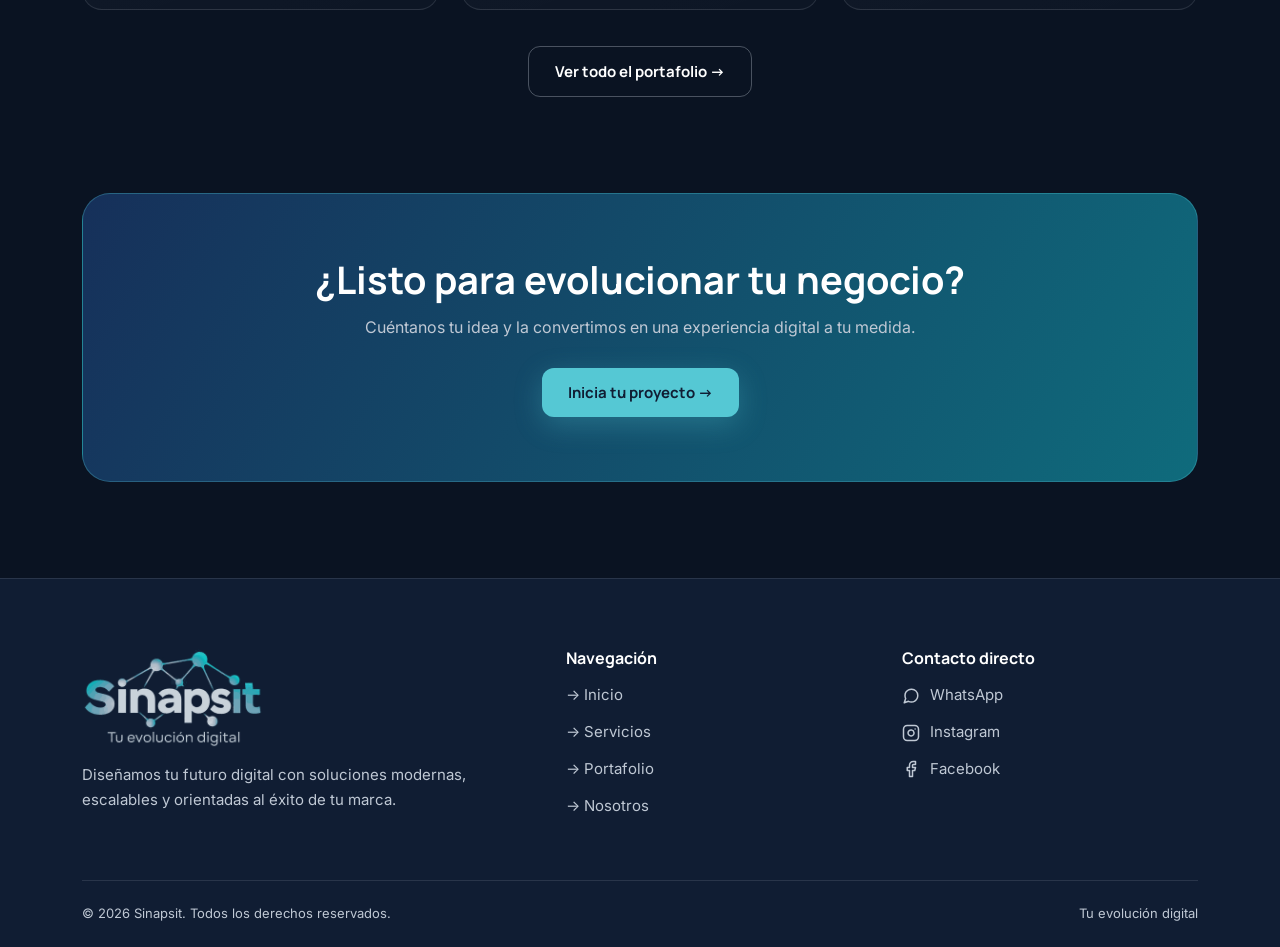
==== commit dd057bd8: "Actisinapsit2" ====
--- a/index.html
+++ b/index.html
@@ -1,317 +1,26 @@
 <!DOCTYPE html>
-<html lang="es">
-<head>
-    <meta charset="UTF-8">
-    <meta name="viewport" content="width=device-width, initial-scale=1.0">
-    <title>Sinapsit - Tu evolución digital</title>
-    <link rel="preconnect" href="https://fonts.googleapis.com">
-    <link rel="preconnect" href="https://fonts.gstatic.com" crossorigin>
-    <link href="https://fonts.googleapis.com/css2?family=Inter:wght@400;500;600&family=Manrope:wght@600;700;800&display=swap" rel="stylesheet">
-    <link rel="stylesheet" href="style.css">
-    <link rel="icon" type="image/jpeg" href="img/8.jpeg">
-    <style>
-        /* Animación de flotación continua */
-        @keyframes floatingCard {
-            0% {
-                transform: translateY(0px);
-                box-shadow: 0 10px 30px rgba(0, 0, 0, 0.03);
-            }
-            50% {
-                transform: translateY(-8px);
-                box-shadow: 0 18px 40px rgba(0, 102, 255, 0.12);
-            }
-            100% {
-                transform: translateY(0px);
-                box-shadow: 0 10px 30px rgba(0, 0, 0, 0.03);
-            }
-        }
+<html lang="es"><head><meta charset="UTF-8"><meta name="viewport" content="width=device-width,initial-scale=1">
+<title>Tu evolución digital - Sinapsit</title><meta name="theme-color" content="#101D33">
+<link rel="preconnect" href="https://fonts.googleapis.com"><link rel="preconnect" href="https://fonts.gstatic.com" crossorigin>
+<link href="https://fonts.googleapis.com/css2?family=Inter:wght@400;500;600&family=Manrope:wght@600;700;800&display=swap" rel="stylesheet">
+<link rel="stylesheet" href="style.css"><link rel="icon" type="image/jpeg" href="img/logo-header.png"></head><body>
+<div class="pg"></div>
+<header class="hdr"><div class="wrap nav"><a href="index.html" class="logo"><span class="lg lh" role="img" aria-label="Sinapsit"></span><small class="tg">Tu evolución digital</small></a>
+<nav class="menu"><a href="index.html" class=on>Inicio</a><a href="servicios.html">Servicios</a><a href="portafolio.html">Portafolio</a><a href="nosotros.html">Nosotros</a></nav><a href="contacto.html" class="btn sm">Contáctanos</a>
+<button class="burger" aria-label="Menú"><i></i><i></i><i></i></button></div></header>
+<section class="hero"><canvas id="net"></canvas><div class="wrap hero-in"><div>
+<h1>Tu negocio también merece estar en internet.</h1><p>Creamos páginas web modernas, funcionales y a la medida de tus necesidades.</p>
+<div class="cta"><a class="btn" href="servicios.html">Comienza ahora &rarr;</a><a class="btn ghost" href="portafolio.html">Ver portafolio</a></div>
+<ul class="chips"><li>Alta velocidad</li><li>100% seguro</li><li>Diseño adaptable a celulares</li></ul></div>
+<div class="tilt" aria-hidden="true"><div class="mock"><div class="bar"><i></i><i></i><i></i></div><div class="scr"><div class="t"></div><div class="l"></div><div class="l" style="width:60%"></div><div class="g"><b></b><b></b><b></b></div><div class="bt"></div></div>
+<div class="phn"><div class="t"></div><div class="l"></div><div class="l"></div><div class="l" style="width:60%"></div></div></div></div></div></section>
+<section><div class="wrap"><div class="hd rv"><h2>Servicios diseñados para escalar</h2><p>Impulsamos tu presencia digital con tecnologías modernas y estrategias orientadas a resultados.</p></div><div class="grid"><div class="card rv"><div class="ic"><svg width="24" height="24" viewBox="0 0 24 24" fill="none" stroke="currentColor" stroke-width="2" stroke-linecap="round" stroke-linejoin="round"><circle cx="12" cy="12" r="10"/><line x1="2" y1="12" x2="22" y2="12"/><path d="M12 2a15.3 15.3 0 0 1 4 10 15.3 15.3 0 0 1-4 10 15.3 15.3 0 0 1-4-10 15.3 15.3 0 0 1 4-10z"/></svg></div><span class="tag">Corporativo</span><h3>Presencia digital</h3><p>Posiciona tu marca con un sitio web corporativo optimizado, rápido y diseñado para transmitir máxima confianza y profesionalismo.</p><a class="more" href="servicios.html#presencia">Saber más &rarr;</a></div><div class="card rv"><div class="ic"><svg width="24" height="24" viewBox="0 0 24 24" fill="none" stroke="currentColor" stroke-width="2" stroke-linecap="round" stroke-linejoin="round"><path d="M22 19a2 2 0 0 1-2 2H4a2 2 0 0 1-2-2V5a2 2 0 0 1 2-2h5l2 3h9a2 2 0 0 1 2 2z"/></svg></div><span class="tag">Showcase</span><h3>Portafolio digital</h3><p>Muestra tus proyectos, trabajos previos o servicios profesionales con un diseño visualmente impactante y elegante.</p><a class="more" href="servicios.html#portafolio-digital">Saber más &rarr;</a></div><div class="card rv"><div class="ic"><svg width="24" height="24" viewBox="0 0 24 24" fill="none" stroke="currentColor" stroke-width="2" stroke-linecap="round" stroke-linejoin="round"><rect x="5" y="2" width="14" height="20" rx="2"/><line x1="12" y1="18" x2="12.01" y2="18"/></svg></div><span class="tag">WhatsApp</span><h3>Catálogo digital</h3><p>Muestra tus productos ordenados por categorías con conexión directa a WhatsApp para agilizar la comunicación con tus clientes.</p><a class="more" href="servicios.html#catalogo">Saber más &rarr;</a></div><div class="card rv"><div class="ic"><svg width="24" height="24" viewBox="0 0 24 24" fill="none" stroke="currentColor" stroke-width="2" stroke-linecap="round" stroke-linejoin="round"><circle cx="9" cy="21" r="1"/><circle cx="20" cy="21" r="1"/><path d="M1 1h4l2.68 13.39a2 2 0 0 0 2 1.61h9.72a2 2 0 0 0 2-1.61L23 6H6"/></svg></div><span class="tag">E-Commerce</span><h3>Sistema de pedidos online</h3><p>Facilita las compras de tus clientes de forma automatizada, gestionando carritos y órdenes de manera eficiente y segura.</p><a class="more" href="servicios.html#pedidos">Saber más &rarr;</a></div><div class="card rv"><div class="ic"><svg width="24" height="24" viewBox="0 0 24 24" fill="none" stroke="currentColor" stroke-width="2" stroke-linecap="round" stroke-linejoin="round"><rect x="3" y="4" width="18" height="18" rx="2"/><line x1="16" y1="2" x2="16" y2="6"/><line x1="8" y1="2" x2="8" y2="6"/><line x1="3" y1="10" x2="21" y2="10"/></svg></div><span class="tag">Agenda 24/7</span><h3>Sistema de reservas y citas</h3><p>Permite que tus clientes agenden citas o servicios en línea de forma autónoma, ahorrando tiempo y optimizando tu agenda.</p><a class="more" href="servicios.html#reservas">Saber más &rarr;</a></div><div class="card rv"><div class="ic"><svg width="24" height="24" viewBox="0 0 24 24" fill="none" stroke="currentColor" stroke-width="2" stroke-linecap="round" stroke-linejoin="round"><path d="M20.84 4.61a5.5 5.5 0 0 0-7.78 0L12 5.67l-1.06-1.06a5.5 5.5 0 0 0-7.78 7.78l1.06 1.06L12 21.23l7.78-7.78 1.06-1.06a5.5 5.5 0 0 0 0-7.78z"/></svg></div><span class="tag">Especial</span><h3>Experiencia web romántica</h3><p>Inmortaliza tu historia de amor con un sitio web interactivo que incluye contador de tiempo real, galerías, música y código QR.</p><a class="more" href="servicios.html#romantica">Saber más &rarr;</a></div></div></div></section>
+<section style="background:var(--n)"><div class="wrap"><div class="hd rv"><h2>Así trabajamos contigo</h2><p>Un proceso claro, de la primera conversación al lanzamiento.</p></div><div class="steps"><div class="step rv"><h3>Conversamos</h3><p>Entendemos tu negocio, tus clientes y lo que necesitas lograr.</p></div><div class="step rv"><h3>Diseñamos</h3><p>Creamos una propuesta visual alineada con la identidad de tu marca.</p></div><div class="step rv"><h3>Desarrollamos</h3><p>Programamos tu sitio rápido, seguro y adaptable a cualquier pantalla.</p></div><div class="step rv"><h3>Lanzamos y acompañamos</h3><p>Publicamos tu proyecto y te damos soporte continuo.</p></div></div></div></section><section><div class="wrap"><div class="hd rv"><h2>Proyectos destacados</h2><p>Así se ven las soluciones que construimos para negocios como el tuyo.</p></div><div class="grid"><div class="card rv"><div class="shot" style="--a:#55c8d4"><div class="bar"><i></i><i></i><i></i></div><div class="scr"><div class="t"></div><div class="l"></div><div class="g"><b></b><b></b><b></b></div><div class="bt"></div></div></div><h3>Página web corporativa</h3><p>Sitio web formal de múltiples secciones ideal para PyMEs y empresas que buscan mostrar su trayectoria, servicios detallados y canales de contacto profesionales.</p><a class="more" href="servicios.html#presencia">Ver detalles &rarr;</a></div><div class="card rv"><div class="shot" style="--a:#8aa4ff"><div class="bar"><i></i><i></i><i></i></div><div class="scr"><div class="t"></div><div class="l"></div><div class="g"><b></b><b></b><b></b></div><div class="bt"></div></div></div><h3>Portafolio digital</h3><p>Espacio visual elegante y completamente personalizado para creativos, fotógrafos o profesionales que desean exhibir sus proyectos y trabajos anteriores.</p><a class="more" href="servicios.html#portafolio-digital">Ver detalles &rarr;</a></div><div class="card rv"><div class="shot" style="--a:#5fe0a8"><div class="bar"><i></i><i></i><i></i></div><div class="scr"><div class="t"></div><div class="l"></div><div class="g"><b></b><b></b><b></b></div><div class="bt"></div></div></div><h3>Sistema de pedidos online</h3><p>Plataforma completa de comercio electrónico con carrito de compras, gestión de productos y pasarelas de pago listas para vender las 24 horas.</p><a class="more" href="servicios.html#pedidos">Ver detalles &rarr;</a></div></div><p style="text-align:center;margin-top:36px"><a class="btn ghost" href="portafolio.html">Ver todo el portafolio &rarr;</a></p></div></section><section style="padding-top:0"><div class="wrap"><div class="band rv"><h2>¿Listo para evolucionar tu negocio?</h2><p>Cuéntanos tu idea y la convertimos en una experiencia digital a tu medida.</p><a class="btn" href="contacto.html">Inicia tu proyecto &rarr;</a></div></div></section>
+<footer class="ft"><div class="wrap"><div class="ftg"><div><span class="lg lf" role="img" aria-label="Sinapsit - Tu evolución digital"></span><p>Diseñamos tu futuro digital con soluciones modernas, escalables y orientadas al éxito de tu marca.</p></div>
+<div class="l"><h4>Navegación</h4><a href="index.html">&rarr; Inicio</a><a href="servicios.html">&rarr; Servicios</a><a href="portafolio.html">&rarr; Portafolio</a><a href="nosotros.html">&rarr; Nosotros</a></div>
+<div class="l"><h4>Contacto directo</h4><a href="https://wa.me/584126613818?text=Hola,%20me%20interesan%20sus%20servicios%20digitales" target="_blank" rel="noopener"><svg width="18" height="18" viewBox="0 0 24 24" fill="none" stroke="currentColor" stroke-width="2" stroke-linecap="round" stroke-linejoin="round"><path d="M21 11.5a8.38 8.38 0 0 1-.9 3.8 8.5 8.5 0 0 1-7.6 4.7 8.38 8.38 0 0 1-3.8-.9L3 21l1.9-5.7a8.38 8.38 0 0 1-.9-3.8 8.5 8.5 0 0 1 4.7-7.6 8.38 8.38 0 0 1 3.8-.9h.5a8.48 8.48 0 0 1 8 8v.5z"/></svg> WhatsApp</a>
+<a href="https://instagram.com/sinapsit.digital" target="_blank" rel="noopener"><svg width="18" height="18" viewBox="0 0 24 24" fill="none" stroke="currentColor" stroke-width="2" stroke-linecap="round" stroke-linejoin="round"><rect x="2" y="2" width="20" height="20" rx="5"/><path d="M16 11.37A4 4 0 1 1 12.63 8 4 4 0 0 1 16 11.37z"/><line x1="17.5" y1="6.5" x2="17.51" y2="6.5"/></svg> Instagram</a>
+<a href="https://www.facebook.com/share/19xoFse7zA/" target="_blank" rel="noopener"><svg width="18" height="18" viewBox="0 0 24 24" fill="none" stroke="currentColor" stroke-width="2" stroke-linecap="round" stroke-linejoin="round"><path d="M18 2h-3a5 5 0 0 0-5 5v3H7v4h3v8h4v-8h3l1-4h-4V7a1 1 0 0 1 1-1h3z"/></svg> Facebook</a></div></div>
+<div class="fb"><span>&copy; 2026 Sinapsit. Todos los derechos reservados.</span><span>Tu evolución digital</span></div></div></footer>
 
-        .floating-card {
-            animation: floatingCard 4s ease-in-out infinite;
-            transition: border-color 0.3s ease, box-shadow 0.3s ease;
-        }
-
-        /* Efecto al tocar o pasar el cursor: cambia el borde a azul */
-        .floating-card:hover {
-            border-color: rgba(0, 102, 255, 0.6) !important;
-            box-shadow: 0 20px 40px rgba(0, 102, 255, 0.18) !important;
-        }
-        /* ============================================================
-   EFECTO LIMPIO: FLOTANTE + DESTELLO DE LUZ (VIENTO)
-   ============================================================ */
-
-/* 1. Contenedor principal del logo */
-.logo-wrapper-custom {
-    position: relative;
-    display: inline-flex;
-    align-items: center;
-    overflow: hidden; /* Importante para contener el destello */
-    border-radius: 12px;
-    transition: transform 0.3s ease;
-}
-
-/* 2. Imagen del logo con animación flotante continua */
-.logo-img {
-    position: relative;
-    z-index: 2;
-    border-radius: 10px;
-    animation: logoFloat 4s ease-in-out infinite;
-    display: block;
-}
-
-/* 3. Destello de luz pasando (efecto viento / brillo) */
-.logo-wrapper-custom::after {
-    content: '';
-    position: absolute;
-    top: 0;
-    left: -150%;
-    width: 50%;
-    height: 100%;
-    background: linear-gradient(
-        90deg, 
-        transparent, 
-        rgba(255, 255, 255, 0.6), 
-        transparent
-    );
-    transform: skewX(-25deg);
-    z-index: 3;
-    pointer-events: none;
-    animation: windShine 4s ease-in-out infinite;
-}
-
-/* Opcional: Pequeño zoom al pasar el cursor */
-.logo-wrapper-custom:hover {
-    transform: scale(1.05);
-}
-
-/* Keyframe para que flote suavemente arriba y abajo */
-@keyframes logoFloat {
-    0%, 100% {
-        transform: translateY(0px);
-    }
-    50% {
-        transform: translateY(-4px);
-    }
-}
-
-/* Keyframe para el paso del destello de luz */
-@keyframes windShine {
-    0%, 5% {
-        left: -150%;
-    }
-    100% {
-        left: 200%;
-    }
-}
-    </style>
-</head>
-<body>
-
-    <header class="header" id="header">
-        <div class="nav-container">
-            <a href="index.html" class="logo">
-                <div class="logo-wrapper-custom">
-                    <img src="img/8.jpeg" alt="NEXUS Logo" class="logo-img">
-                    <span class="logo-text-subtitle">Tu evolución digital</span>
-                </div>
-            </a>
-            <nav class="nav-menu" id="navMenu">
-                <a href="index.html" class="nav-link active">Inicio</a>
-                <a href="servicios.html" class="nav-link">Servicios</a>
-                <a href="portafolio.html" class="nav-link">Portafolio</a>
-                <a href="nosotros.html" class="nav-link">Nosotros</a>
-                <a href="contacto.html" class="nav-link mobile-only-link">Contacto</a>
-            </nav>
-            <a href="contacto.html" class="btn-contacto">Contáctanos</a>
-            <div class="menu-toggle" id="menuToggle">
-                <span></span>
-                <span></span>
-                <span></span>
-            </div>
-        </div>
-    </header>
-
-    <!-- SECCIÓN PRINCIPAL / HERO CON SLIDER DE 3 IMÁGENES -->
-    <section class="hero" id="inicio">
-        <div class="hero-slider">
-            <div class="slide active" style="background-image: url('https://images.unsplash.com/photo-1522071820081-009f0129c71c?auto=format&fit=crop&w=1920&q=80')"></div>
-            <div class="slide" style="background-image: url('https://images.unsplash.com/photo-1460925895917-afdab827c52f?auto=format&fit=crop&w=1920&q=80')"></div>
-            <div class="slide" style="background-image: url('https://images.unsplash.com/photo-1551836022-d5d88e9218df?auto=format&fit=crop&w=1920&q=80')"></div>
-        </div>
-        
-        <div class="hero-overlay"></div>
-
-        <div class="hero-container">
-            <div class="hero-content">
-                <h1 class="hero-title-anim">Tu negocio también merece estar en <span>internet.</span></h1>
-                <p class="hero-text-anim">Creamos páginas web modernas, funcionales y a la medida de tus necesidades.</p>
-                <a href="servicios.html" class="btn-main">Comienza ahora &rarr;</a>
-            </div>
-            <div class="hero-visual">
-                <img src="img/7.png" alt="Ilustración o banner Nexus" class="hero-img-right" style="width: 60%; max-width: 450px; height: auto;">
-            </div>
-        </div>
-    </section>
-
-    <!-- SECCIÓN DE SERVICIOS -->
-    <main class="page-container">
-        <div class="section-title reveal-text">
-            <span class="badge-subtitle">NUESTRAS SOLUCIONES</span>
-            <h2>Servicios diseñados para escalar</h2>
-            <p>Impulsamos tu presencia digital con tecnologías modernas y estrategias orientadas a resultados.</p>
-        </div>
-        
-        <div class="cards-grid-3-2">
-            <!-- Tarjeta 1: PRESENCIA DIGITAL -->
-            <div class="card-item reveal-text floating-card" style="background: #ffffff; border: 1px solid rgba(0, 102, 255, 0.12); border-radius: 16px; padding: 2rem; position: relative;">
-                <div class="card-body" style="padding: 0;">
-                    <div style="display: flex; align-items: center; justify-content: space-between; margin-bottom: 1.5rem;">
-                        <div style="width: 56px; height: 56px; background: rgba(0, 102, 255, 0.06); border: 1px solid rgba(0, 102, 255, 0.15); border-radius: 14px; display: flex; align-items: center; justify-content: center; color: #0066ff;">
-                            <svg xmlns="http://www.w3.org/2000/svg" width="26" height="26" viewBox="0 0 24 24" fill="none" stroke="currentColor" stroke-width="2" stroke-linecap="round" stroke-linejoin="round"><circle cx="12" cy="12" r="10"></circle><line x1="2" y1="12" x2="22" y2="12"></line><path d="M12 2a15.3 15.3 0 0 1 4 10 15.3 15.3 0 0 1-4 10 15.3 15.3 0 0 1-4-10 15.3 15.3 0 0 1 4-10z"></path></svg>
-                        </div>
-                        <span style="font-size: 0.75rem; font-weight: 700; text-transform: uppercase; letter-spacing: 1px; color: #0066ff; background: rgba(0, 102, 255, 0.08); padding: 6px 12px; border-radius: 20px;">Corporativo</span>
-                    </div>
-                    <h3 style="font-size: 1.15rem; font-weight: 800; color: #0a192f; margin-bottom: 0.75rem;">PRESENCIA DIGITAL</h3>
-                    <p style="font-size: 0.92rem; color: #555; line-height: 1.6; margin-bottom: 1.5rem;">Posiciona tu marca con un sitio web corporativo optimizado, rápido y diseñado para transmitir máxima confianza y profesionalismo.</p>
-                    <a href="servicios.html#presencia" class="card-link" style="font-weight: 700; color: #0066ff; display: inline-flex; align-items: center; gap: 6px; text-decoration: none;">Saber más &rarr;</a>
-                </div>
-            </div>
-            
-            <!-- Tarjeta 2: PORTAFOLIO DIGITAL -->
-            <div class="card-item reveal-text floating-card" style="background: #ffffff; border: 1px solid rgba(0, 102, 255, 0.12); border-radius: 16px; padding: 2rem; position: relative;">
-                <div class="card-body" style="padding: 0;">
-                    <div style="display: flex; align-items: center; justify-content: space-between; margin-bottom: 1.5rem;">
-                        <div style="width: 56px; height: 56px; background: rgba(0, 102, 255, 0.06); border: 1px solid rgba(0, 102, 255, 0.15); border-radius: 14px; display: flex; align-items: center; justify-content: center; color: #0066ff;">
-                            <svg xmlns="http://www.w3.org/2000/svg" width="26" height="26" viewBox="0 0 24 24" fill="none" stroke="currentColor" stroke-width="2" stroke-linecap="round" stroke-linejoin="round"><path d="M22 19a2 2 0 0 1-2 2H4a2 2 0 0 1-2-2V5a2 2 0 0 1 2-2h5l2 3h9a2 2 0 0 1 2 2z"></path></svg>
-                        </div>
-                        <span style="font-size: 0.75rem; font-weight: 700; text-transform: uppercase; letter-spacing: 1px; color: #0066ff; background: rgba(0, 102, 255, 0.08); padding: 6px 12px; border-radius: 20px;">Showcase</span>
-                    </div>
-                    <h3 style="font-size: 1.15rem; font-weight: 800; color: #0a192f; margin-bottom: 0.75rem;">PORTAFOLIO DIGITAL</h3>
-                    <p style="font-size: 0.92rem; color: #555; line-height: 1.6; margin-bottom: 1.5rem;">Muestra tus proyectos, trabajos previos o servicios profesionales con un diseño visualmente impactante y elegante.</p>
-                    <a href="servicios.html#portafolio-digital" class="card-link" style="font-weight: 700; color: #0066ff; display: inline-flex; align-items: center; gap: 6px; text-decoration: none;">Saber más &rarr;</a>
-                </div>
-            </div>
-            
-            <!-- Tarjeta 3: CATÁLOGO DIGITAL -->
-            <div class="card-item reveal-text floating-card" style="background: #ffffff; border: 1px solid rgba(0, 102, 255, 0.12); border-radius: 16px; padding: 2rem; position: relative;">
-                <div class="card-body" style="padding: 0;">
-                    <div style="display: flex; align-items: center; justify-content: space-between; margin-bottom: 1.5rem;">
-                        <div style="width: 56px; height: 56px; background: rgba(0, 102, 255, 0.06); border: 1px solid rgba(0, 102, 255, 0.15); border-radius: 14px; display: flex; align-items: center; justify-content: center; color: #0066ff;">
-                            <svg xmlns="http://www.w3.org/2000/svg" width="26" height="26" viewBox="0 0 24 24" fill="none" stroke="currentColor" stroke-width="2" stroke-linecap="round" stroke-linejoin="round"><rect x="5" y="2" width="14" height="20" rx="2" ry="2"></rect><line x1="12" y1="18" x2="12.01" y2="18"></line></svg>
-                        </div>
-                        <span style="font-size: 0.75rem; font-weight: 700; text-transform: uppercase; letter-spacing: 1px; color: #0066ff; background: rgba(0, 102, 255, 0.08); padding: 6px 12px; border-radius: 20px;">WhatsApp</span>
-                    </div>
-                    <h3 style="font-size: 1.15rem; font-weight: 800; color: #0a192f; margin-bottom: 0.75rem;">CATÁLOGO DIGITAL</h3>
-                    <p style="font-size: 0.92rem; color: #555; line-height: 1.6; margin-bottom: 1.5rem;">Muestra tus productos ordenados por categorías con conexión directa a WhatsApp para agilizar la comunicación con tus clientes.</p>
-                    <a href="servicios.html#catalogo" class="card-link" style="font-weight: 700; color: #0066ff; display: inline-flex; align-items: center; gap: 6px; text-decoration: none;">Saber más &rarr;</a>
-                </div>
-            </div>
-            
-            <!-- Tarjeta 4: SISTEMA DE PEDIDOS ONLINE -->
-            <div class="card-item reveal-text floating-card" style="background: #ffffff; border: 1px solid rgba(0, 102, 255, 0.12); border-radius: 16px; padding: 2rem; position: relative;">
-                <div class="card-body" style="padding: 0;">
-                    <div style="display: flex; align-items: center; justify-content: space-between; margin-bottom: 1.5rem;">
-                        <div style="width: 56px; height: 56px; background: rgba(0, 102, 255, 0.06); border: 1px solid rgba(0, 102, 255, 0.15); border-radius: 14px; display: flex; align-items: center; justify-content: center; color: #0066ff;">
-                            <svg xmlns="http://www.w3.org/2000/svg" width="26" height="26" viewBox="0 0 24 24" fill="none" stroke="currentColor" stroke-width="2" stroke-linecap="round" stroke-linejoin="round"><circle cx="9" cy="21" r="1"></circle><circle cx="20" cy="21" r="1"></circle><path d="M1 1h4l2.68 13.39a2 2 0 0 0 2 1.61h9.72a2 2 0 0 0 2-1.61L23 6H6"></path></svg>
-                        </div>
-                        <span style="font-size: 0.75rem; font-weight: 700; text-transform: uppercase; letter-spacing: 1px; color: #0066ff; background: rgba(0, 102, 255, 0.08); padding: 6px 12px; border-radius: 20px;">E-Commerce</span>
-                    </div>
-                    <h3 style="font-size: 1.15rem; font-weight: 800; color: #0a192f; margin-bottom: 0.75rem;">SISTEMA DE PEDIDOS ONLINE</h3>
-                    <p style="font-size: 0.92rem; color: #555; line-height: 1.6; margin-bottom: 1.5rem;">Facilita las compras de tus clientes de forma automatizada, gestionando carritos y órdenes de manera eficiente y segura.</p>
-                    <a href="servicios.html#pedidos" class="card-link" style="font-weight: 700; color: #0066ff; display: inline-flex; align-items: center; gap: 6px; text-decoration: none;">Saber más &rarr;</a>
-                </div>
-            </div>
-            
-            <!-- Tarjeta 5: SISTEMA DE RESERVAS Y CITAS -->
-            <div class="card-item reveal-text floating-card" style="background: #ffffff; border: 1px solid rgba(0, 102, 255, 0.12); border-radius: 16px; padding: 2rem; position: relative;">
-                <div class="card-body" style="padding: 0;">
-                    <div style="display: flex; align-items: center; justify-content: space-between; margin-bottom: 1.5rem;">
-                        <div style="width: 56px; height: 56px; background: rgba(0, 102, 255, 0.06); border: 1px solid rgba(0, 102, 255, 0.15); border-radius: 14px; display: flex; align-items: center; justify-content: center; color: #0066ff;">
-                            <svg xmlns="http://www.w3.org/2000/svg" width="26" height="26" viewBox="0 0 24 24" fill="none" stroke="currentColor" stroke-width="2" stroke-linecap="round" stroke-linejoin="round"><rect x="3" y="4" width="18" height="18" rx="2" ry="2"></rect><line x1="16" y1="2" x2="16" y2="6"></line><line x1="8" y1="2" x2="8" y2="6"></line><line x1="3" y1="10" x2="21" y2="10"></line></svg>
-                        </div>
-                        <span style="font-size: 0.75rem; font-weight: 700; text-transform: uppercase; letter-spacing: 1px; color: #0066ff; background: rgba(0, 102, 255, 0.08); padding: 6px 12px; border-radius: 20px;">Agenda 24/7</span>
-                    </div>
-                    <h3 style="font-size: 1.15rem; font-weight: 800; color: #0a192f; margin-bottom: 0.75rem;">SISTEMA DE RESERVAS Y CITAS</h3>
-                    <p style="font-size: 0.92rem; color: #555; line-height: 1.6; margin-bottom: 1.5rem;">Permite que tus clientes agenden citas o servicios en línea de forma autónoma, ahorrando tiempo y optimizando tu agenda.</p>
-                    <a href="servicios.html#reservas" class="card-link" style="font-weight: 700; color: #0066ff; display: inline-flex; align-items: center; gap: 6px; text-decoration: none;">Saber más &rarr;</a>
-                </div>
-            </div>
-
-            <!-- Tarjeta 6: EXPERIENCIA WEB ROMÁNTICA PERSONALIZADA -->
-            <div class="card-item reveal-text floating-card" style="background: #ffffff; border: 1px solid rgba(0, 102, 255, 0.12); border-radius: 16px; padding: 2rem; position: relative;">
-                <div class="card-body" style="padding: 0;">
-                    <div style="display: flex; align-items: center; justify-content: space-between; margin-bottom: 1.5rem;">
-                        <div style="width: 56px; height: 56px; background: rgba(0, 102, 255, 0.06); border: 1px solid rgba(0, 102, 255, 0.15); border-radius: 14px; display: flex; align-items: center; justify-content: center; color: #0066ff;">
-                            <svg xmlns="http://www.w3.org/2000/svg" width="26" height="26" viewBox="0 0 24 24" fill="none" stroke="currentColor" stroke-width="2" stroke-linecap="round" stroke-linejoin="round"><path d="M20.84 4.61a5.5 5.5 0 0 0-7.78 0L12 5.67l-1.06-1.06a5.5 5.5 0 0 0-7.78 7.78l1.06 1.06L12 21.23l7.78-7.78 1.06-1.06a5.5 5.5 0 0 0 0-7.78z"></path></svg>
-                        </div>
-                        <span style="font-size: 0.75rem; font-weight: 700; text-transform: uppercase; letter-spacing: 1px; color: #0066ff; background: rgba(0, 102, 255, 0.08); padding: 6px 12px; border-radius: 20px;">Especial</span>
-                    </div>
-                    <h3 style="font-size: 1.15rem; font-weight: 800; color: #0a192f; margin-bottom: 0.75rem;">EXPERIENCIA WEB ROMÁNTICA</h3>
-                    <p style="font-size: 0.92rem; color: #555; line-height: 1.6; margin-bottom: 1.5rem;">Inmortaliza tu historia de amor con un sitio web interactivo que incluye contador de tiempo real, galerías, música y código QR.</p>
-                    <a href="servicios.html#romantica" class="card-link" style="font-weight: 700; color: #0066ff; display: inline-flex; align-items: center; gap: 6px; text-decoration: none;">Saber más &rarr;</a>
-                </div>
-            </div>
-        </div>
-    </main>
-
-    <!-- FOOTER MODERNO E INTERACTIVO -->
-    <footer class="footer interactive-footer" id="contacto">
-        <div class="footer-container">
-            <div class="footer-brand footer-anim-item">
-                <div class="footer-logo-box">
-                    <img src="img/9.jpeg" alt="NEXUS Logo Principal" class="footer-logo-img">
-                </div>
-                <p>Diseñamos tu futuro digital con soluciones modernas, escalables y orientadas al éxito de tu marca.</p>
-                <div class="footer-social-badges">
-                    <span class="social-badge">⚡ Alta Velocidad</span>
-                    <span class="social-badge">🔒 100% Seguro</span>
-                </div>
-            </div>
-            
-            <div class="footer-links footer-anim-item">
-                <h4>Navegación</h4>
-                <a href="index.html" class="footer-link-fx"><span>&rarr;</span> Inicio</a>
-                <a href="servicios.html" class="footer-link-fx"><span>&rarr;</span> Servicios</a>
-                <a href="portafolio.html" class="footer-link-fx"><span>&rarr;</span> Portafolio</a>
-                <a href="nosotros.html" class="footer-link-fx"><span>&rarr;</span> Nosotros</a>
-            </div>
-            
-         <div class="footer-contact footer-anim-item">
-                <h4>Contacto Directo</h4>
-                <a href="https://wa.me/584126613818?text=Hola,%20me%20interesan%20sus%20servicios%20digitales" target="_blank" class="footer-contact-item" style="text-decoration: none; display: flex; align-items: center; gap: 10px; margin-bottom: 12px; color: inherit; transition: opacity 0.2s;">
-                    <span class="contact-icon-wrap">
-                        <!-- Icono de WhatsApp -->
-                        <svg xmlns="http://www.w3.org/2000/svg" width="18" height="18" viewBox="0 0 24 24" fill="none" stroke="currentColor" stroke-width="2" stroke-linecap="round" stroke-linejoin="round"><path d="M21 11.5a8.38 8.38 0 0 1-.9 3.8 8.5 8.5 0 0 1-7.6 4.7 8.38 8.38 0 0 1-3.8-.9L3 21l1.9-5.7a8.38 8.38 0 0 1-.9-3.8 8.5 8.5 0 0 1 4.7-7.6 8.38 8.38 0 0 1 3.8-.9h.5a8.48 8.48 0 0 1 8 8v.5z"></path></svg>
-                    </span> 
-                    <strong>WhatsApp</strong>
-                </a>
-                <a href="https://instagram.com/TU_USUARIO" target="_blank" class="footer-contact-item" style="text-decoration: none; display: flex; align-items: center; gap: 10px; margin-bottom: 12px; color: inherit; transition: opacity 0.2s;">
-                    <span class="contact-icon-wrap">
-                        <!-- Icono de Instagram -->
-                        <svg xmlns="http://www.w3.org/2000/svg" width="18" height="18" viewBox="0 0 24 24" fill="none" stroke="currentColor" stroke-width="2" stroke-linecap="round" stroke-linejoin="round"><rect x="2" y="2" width="20" height="20" rx="5" ry="5"></rect><path d="M16 11.37A4 4 0 1 1 12.63 8 4 4 0 0 1 16 11.37z"></path><line x1="17.5" y1="6.5" x2="17.51" y2="6.5"></line></svg>
-                    </span> 
-                    <strong>Instagram</strong>
-                </a>
-                <a href="https://www.facebook.com/share/19xoFse7zA/" target="_blank" class="footer-contact-item" style="text-decoration: none; display: flex; align-items: center; gap: 10px; color: inherit; transition: opacity 0.2s;">
-                    <span class="contact-icon-wrap">
-                        <!-- Icono de Facebook -->
-                        <svg xmlns="http://www.w3.org/2000/svg" width="18" height="18" viewBox="0 0 24 24" fill="none" stroke="currentColor" stroke-width="2" stroke-linecap="round" stroke-linejoin="round"><path d="M18 2h-3a5 5 0 0 0-5 5v3H7v4h3v8h4v-8h3l1-4h-4V7a1 1 0 0 1 1-1h3z"></path></svg>
-                    </span> 
-                    <strong>Facebook</strong>
-                </a>
-            </div>
-        </div>
-        
-        <div class="footer-bottom">
-            <div class="footer-bottom-content">
-                <p>&copy; 2026 Sinapsit. Todos los derechos reservados.</p>
-                <div class="footer-secondary-logo">
-                    <span>Tu evolución digital</span>
-                </div>
-            </div>
-        </div>
-    </footer>
-
-    <script src="script.js"></script>
-</body>
-</html>+<script src="sinapsit.js"></script></body></html>
--- a/style.css
+++ b/style.css
@@ -1,843 +1,93 @@
-/* VARIABLES DE DISEÑO (Guía de Identidad NEXUS) */
-:root {
-    --azul-marino: #101D33;
-    --turquesa: #00C9E0;
-    --gris-plata: #BFC8D4;
-    --blanco: #FFFFFF;
-    --font-titles: 'Manrope', sans-serif;
-    --font-text: 'Inter', sans-serif;
-}
+:root{--n:#101D33;--n2:#0a1322;--t:#55c8d4;--s:#bfc8d4;--l:rgba(191,200,212,.14)}
+*{margin:0;padding:0;box-sizing:border-box}html{scroll-behavior:smooth}
+body{font:16px/1.65 Inter,sans-serif;background:var(--n2);color:var(--s);overflow-x:hidden}
+h1,h2,h3,h4{font-family:Manrope,sans-serif;color:#fff;line-height:1.15}a{color:inherit;text-decoration:none}
+:focus-visible{outline:2px solid var(--t);outline-offset:3px}
+.wrap{max-width:1160px;margin:0 auto;padding:0 22px}section{padding:96px 0;position:relative}
+.pg{position:fixed;top:0;left:0;height:3px;width:0;background:var(--t);z-index:99}
+.hdr{position:fixed;top:0;left:0;right:0;z-index:60;transition:.3s}
+.hdr.sc{background:rgba(10,19,34,.82);backdrop-filter:blur(16px);border-bottom:1px solid var(--l)}
+.nav{display:flex;align-items:center;gap:28px;height:76px}
+.logo{display:flex;align-items:center;gap:12px;margin-right:auto}.logo{display:flex;flex-direction:column;align-items:flex-start;gap:3px;transition:transform .3s}.tg{font:500 11.5px Manrope,sans-serif;letter-spacing:.6px;color:var(--s);line-height:1;padding-left:2px}.logo:hover{transform:scale(1.04)}
+.menu{display:flex;gap:28px}.menu a{font-weight:500;font-size:15px;position:relative;padding:6px 0;transition:color .2s}
+.menu a::after{content:'';position:absolute;left:0;bottom:0;height:2px;width:0;background:var(--t);transition:width .3s}
+.menu a:hover,.menu a.on{color:#fff}.menu a:hover::after,.menu a.on::after{width:100%}
+.btn{display:inline-flex;gap:10px;align-items:center;justify-content:center;background:var(--t);color:var(--n);font:700 15px Manrope,sans-serif;padding:14px 26px;border-radius:12px;border:0;cursor:pointer;transition:.25s;box-shadow:0 8px 28px rgba(85,200,212,.28)}
+.btn:hover{transform:translateY(-3px);background:#fff;box-shadow:0 12px 34px rgba(255,255,255,.22)}
+.btn.ghost{background:transparent;color:#fff;border:1px solid rgba(191,200,212,.35);box-shadow:none}
+.btn.ghost:hover{border-color:var(--t);color:var(--t);background:rgba(85,200,212,.08)}.btn.sm{padding:10px 18px;font-size:14px}
+.burger{display:none;width:42px;height:42px;background:none;border:1px solid var(--l);border-radius:10px;cursor:pointer;flex-direction:column;gap:5px;align-items:center;justify-content:center}
+.burger i{width:20px;height:2px;background:#fff;transition:.3s}
+.hero{min-height:100vh;display:flex;align-items:center;padding:120px 0 80px;background:radial-gradient(70% 60% at 85% 15%,rgba(85,200,212,.18),transparent),linear-gradient(180deg,var(--n),var(--n2))}
+#net{position:absolute;inset:0;width:100%;height:100%}
+.hero-in{position:relative;display:grid;grid-template-columns:1.1fr .9fr;gap:56px;align-items:center}
+h1{font-size:clamp(36px,5.2vw,64px);font-weight:800;letter-spacing:-1.5px}
+.hero p{font-size:19px;margin:22px 0 32px;max-width:520px}.cta{display:flex;gap:14px;flex-wrap:wrap}
+.chips{display:flex;gap:8px 24px;flex-wrap:wrap;list-style:none;margin-top:34px;font-size:14px}
+.chips li::before,.ck li::before{content:'✓';color:var(--t);margin-right:8px;font-weight:700}
+.tilt{position:relative;transition:transform .2s ease-out}
+.mock{background:linear-gradient(160deg,#1a2d50,#0e1a30);border:1px solid var(--l);border-radius:18px;box-shadow:0 40px 80px rgba(0,0,0,.5);animation:fl 6s ease-in-out infinite}
+@keyframes fl{50%{transform:translateY(-12px)}}
+.bar{display:flex;gap:6px;padding:12px 14px;border-bottom:1px solid var(--l)}.bar i{width:9px;height:9px;border-radius:50%;background:var(--l)}
+.scr{padding:22px;display:grid;gap:12px}.scr .t{height:16px;width:70%;border-radius:8px;background:linear-gradient(90deg,var(--a,var(--t)),transparent)}
+.scr .l{height:8px;border-radius:6px;background:var(--l)}.scr .g{display:grid;grid-template-columns:repeat(3,1fr);gap:10px}
+.g b{height:64px;border-radius:12px;background:var(--l)}.g b:first-child{background:var(--a,var(--t));opacity:.35}
+.scr .bt{width:92px;height:26px;border-radius:8px;background:var(--a,var(--t))}
+.phn{position:absolute;right:-16px;bottom:-30px;width:96px;height:184px;border-radius:20px;background:#0b1426;border:1px solid rgba(191,200,212,.3);box-shadow:0 20px 40px rgba(0,0,0,.5);padding:16px 10px;display:grid;gap:8px;align-content:start;animation:fl 5s ease-in-out infinite reverse}
+.phn .t{height:10px;border-radius:5px;background:var(--t)}.phn .l{height:6px;border-radius:4px;background:var(--l)}
+.hd{text-align:center;max-width:680px;margin:0 auto 56px}.hd h2{font-size:clamp(28px,4vw,42px);letter-spacing:-.8px;margin-bottom:14px}
+.grid{display:grid;gap:22px;grid-template-columns:repeat(3,1fr)}
+.card{position:relative;background:linear-gradient(160deg,rgba(255,255,255,.05),rgba(255,255,255,.015));border:1px solid var(--l);border-radius:20px;padding:30px;overflow:hidden;transition:transform .3s,border-color .3s}
+.card::before{content:'';position:absolute;inset:0;background:radial-gradient(320px circle at var(--mx,50%) var(--my,0),rgba(85,200,212,.16),transparent 60%);opacity:0;transition:opacity .3s;pointer-events:none}
+.card:hover{transform:translateY(-6px);border-color:rgba(85,200,212,.5)}.card:hover::before{opacity:1}.card>*{position:relative}
+.ic{width:52px;height:52px;border-radius:14px;display:grid;place-items:center;background:rgba(85,200,212,.1);color:var(--t);margin-bottom:20px;border:1px solid rgba(85,200,212,.25)}
+.card h3{font-size:18px;margin-bottom:10px}.card p{font-size:15px}.tag{font-size:12px;color:var(--t);font-weight:600;display:block;margin-bottom:6px}
+.more{display:inline-block;margin-top:18px;color:var(--t);font-weight:600;transition:transform .2s}.more:hover{transform:translateX(5px)}
+.shot{border-radius:14px;margin-bottom:20px;background:linear-gradient(160deg,#18294a,#0e1a30);border:1px solid var(--l)}.shot .scr{padding:16px}
+.steps{display:grid;grid-template-columns:repeat(4,1fr);gap:22px;counter-reset:s}
+.step{padding-top:22px;border-top:2px solid var(--l);transition:border-color .3s}.step:hover{border-color:var(--t)}
+.step::before{counter-increment:s;content:'0' counter(s);font:800 34px Manrope,sans-serif;color:var(--t);display:block;margin-bottom:8px}
+.step h3{font-size:18px;margin-bottom:8px}.step p{font-size:15px}
+.band{background:linear-gradient(120deg,#16305a,#0f6b7c);border-radius:28px;padding:64px 30px;text-align:center;border:1px solid rgba(85,200,212,.3)}
+.band h2{font-size:clamp(26px,3.6vw,38px);margin-bottom:12px}.band p{margin-bottom:28px}
+.ph2{padding:170px 0 70px;text-align:center;background:radial-gradient(60% 80% at 50% 0,rgba(85,200,212,.16),transparent),var(--n)}
+.ph2 h1{font-size:clamp(32px,4.6vw,54px);max-width:800px;margin:0 auto 16px}.ph2 p{max-width:640px;margin:0 auto;font-size:18px}
+.tabs{display:grid;grid-template-columns:290px 1fr;gap:28px;align-items:start}
+.tl{display:grid;gap:8px;position:sticky;top:100px}
+.tl button{text-align:left;background:none;border:1px solid var(--l);color:var(--s);padding:14px 18px;border-radius:14px;font:600 14px Manrope,sans-serif;cursor:pointer;transition:.25s}
+.tl button:hover{border-color:rgba(85,200,212,.5)}.tl button.on{background:rgba(85,200,212,.12);border-color:var(--t);color:#fff}
+.pn{display:none;padding:38px}.pn.on{display:block;animation:in .5s}@keyframes in{from{opacity:0;transform:translateY(14px)}}
+.pn h2{font-size:30px;margin:6px 0 12px}.ck{list-style:none;display:grid;grid-template-columns:1fr 1fr;gap:10px 22px;margin:22px 0;font-size:15px}
+.ideal{border-top:1px solid var(--l);padding-top:18px;font-size:15px}.ideal b{color:#fff}
+.note{text-align:center;font-size:14px;margin-top:34px;opacity:.8}
+.two{display:grid;grid-template-columns:1.1fr .9fr;gap:40px;align-items:center}.two h2{font-size:clamp(28px,3.6vw,40px);margin-bottom:16px}.two p+p{margin-top:14px}
+.cg{display:grid;grid-template-columns:1.2fr .8fr;gap:28px;align-items:start}
+.form{display:grid;gap:18px}.form label{font:600 14px Manrope,sans-serif;color:#fff;display:block;margin-bottom:8px}
+.form input,.form textarea{width:100%;background:rgba(255,255,255,.04);border:1px solid var(--l);border-radius:12px;padding:14px 16px;color:#fff;font:inherit;transition:.25s}
+.form input:focus,.form textarea:focus{outline:0;border-color:var(--t);box-shadow:0 0 0 4px rgba(85,200,212,.15)}
+.ci{display:flex;gap:14px;align-items:center;padding:18px 0;border-bottom:1px solid var(--l);transition:.2s}.ci:hover{color:#fff;transform:translateX(4px)}.ci .ic{margin:0;width:44px;height:44px}
+.ft{border-top:1px solid var(--l);background:var(--n);padding:70px 0 0;font-size:15px}
+.ftg{display:grid;grid-template-columns:1.5fr 1fr 1fr;gap:40px}.ft h4{margin-bottom:16px;font-size:16px}
+.ft .l a{display:flex;gap:10px;align-items:center;margin-bottom:12px;transition:.2s}.ft .l a:hover{color:var(--t);transform:translateX(4px)}
+.fb{margin-top:50px;border-top:1px solid var(--l);padding:22px 0;display:flex;justify-content:space-between;flex-wrap:wrap;gap:8px;font-size:13px}
+.fab{position:fixed;right:20px;bottom:20px;z-index:70;width:56px;height:56px;border-radius:50%;background:#25d366;color:#fff;display:grid;place-items:center;box-shadow:0 10px 30px rgba(37,211,102,.45);animation:pu 2.4s infinite}
+@keyframes pu{0%{box-shadow:0 0 0 0 rgba(37,211,102,.6)}100%{box-shadow:0 0 0 22px transparent}}
+.js .rv{opacity:0;transform:translateY(26px);transition:opacity .8s,transform .8s}.js .rv.on{opacity:1;transform:none}
+@media(max-width:900px){section{padding:70px 0}.hero-in,.two,.cg,.ftg{grid-template-columns:1fr}.grid{grid-template-columns:1fr 1fr}.steps{grid-template-columns:1fr 1fr}
+.tabs{grid-template-columns:1fr}.tl{position:static;display:flex;overflow-x:auto;padding-bottom:6px}.tl button{white-space:nowrap}
+.burger{display:flex}.nav{gap:12px}.phn{right:0}
+.menu{position:fixed;top:76px;left:0;right:0;background:rgba(10,19,34,.97);flex-direction:column;gap:0;padding:10px 22px 22px;transform:translateY(-130%);transition:.4s;border-bottom:1px solid var(--l)}
+.menu.open{transform:none}.menu a{padding:14px 0;border-bottom:1px solid var(--l)}}
+@media(max-width:600px){.grid,.steps,.ck{grid-template-columns:1fr}.pn{padding:24px}}
+@media(prefers-reduced-motion:reduce){*{animation:none!important;transition-duration:.01ms!important}.js .rv{opacity:1;transform:none}}
 
-/* RESET Y ESTILOS GLOBALES */
-* {
-    margin: 0;
-    padding: 0;
-    box-sizing: border-box;
-}
+.pic{margin:-30px -30px 22px;aspect-ratio:16/10;overflow:hidden;border-bottom:1px solid var(--l)}.pic img{width:100%;height:100%;object-fit:cover;display:block;transition:transform .7s}.card:hover .pic img{transform:scale(1.06)}
+@media(max-width:600px){.nav>.btn{padding:9px 14px;font-size:13px}}
 
-html {
-    scroll-behavior: smooth;
-}
-
-body {
-    font-family: var(--font-text);
-    background-color: var(--blanco);
-    color: var(--azul-marino);
-    line-height: 1.6;
-    overflow-x: hidden;
-}
-
-h1, h2, h3, h4 {
-    font-family: var(--font-titles);
-}
-
-img {
-    max-width: 100%;
-    height: auto;
-    display: block;
-}
-
-/* HEADER Y NAVEGACIÓN */
-.header {
-    position: fixed;
-    top: 0;
-    left: 0;
-    width: 100%;
-    background-color: var(--blanco);
-    box-shadow: 0 2px 10px rgba(16, 29, 51, 0.05);
-    z-index: 1000;
-    transition: all 0.3s ease;
-}
-
-.nav-container {
-    max-width: 1200px;
-    margin: 0 auto;
-    padding: 0.4rem 2rem;
-    display: flex;
-    align-items: center;
-    justify-content: space-between;
-}
-
-.logo {
-    text-decoration: none;
-    display: flex;
-    align-items: center;
-}
-
-.logo-wrapper-custom {
-    display: flex;
-    flex-direction: column;
-    align-items: center;
-    text-align: center;
-}
-
-.logo-wrapper-custom .logo-img {
-    height: 50px;
-    width: auto;
-    object-fit: contain;
-}
-
-.logo-text-subtitle {
-    font-family: var(--font-text);
-    font-size: 7px;
-    font-weight: 600;
-    color: #556987;
-    letter-spacing: 0.3px;
-    white-space: nowrap;
-    line-height: 1;
-    margin-top: 1px;
-}
-
-.nav-menu {
-    display: flex;
-    gap: 2rem;
-    align-items: center;
-}
-
-.nav-link {
-    text-decoration: none;
-    color: var(--azul-marino);
-    font-weight: 500;
-    transition: color 0.3s;
-}
-
-.nav-link:hover, .nav-link.active {
-    color: var(--turquesa);
-}
-
-.btn-contacto {
-    background-color: var(--azul-marino);
-    color: var(--blanco);
-    padding: 0.6rem 1.4rem;
-    border-radius: 50px;
-    text-decoration: none;
-    font-family: var(--font-titles);
-    font-weight: 600;
-    transition: background 0.3s;
-}
-
-.btn-contacto:hover {
-    background-color: var(--turquesa);
-    color: var(--azul-marino);
-}
-
-.menu-toggle {
-    display: none;
-    flex-direction: column;
-    gap: 5px;
-    cursor: pointer;
-}
-
-.menu-toggle span {
-    width: 25px;
-    height: 3px;
-    background-color: var(--azul-marino);
-    transition: 0.3s;
-}
-
-/* CONTENEDORES Y TÍTULOS GENERALES */
-.page-container {
-    padding: 9rem 1.5rem 5rem;
-    max-width: 1200px;
-    margin: 0 auto;
-    width: 100%;
-}
-
-.section-title {
-    text-align: center;
-    margin-bottom: 3.5rem;
-}
-
-.section-title h2 {
-    font-size: clamp(2rem, 4vw, 2.6rem);
-    color: var(--azul-marino);
-    margin-bottom: 0.8rem;
-}
-
-.section-title p {
-    color: #556987;
-    font-size: 1.1rem;
-}
-
-/* SECCIÓN HERO (INDEX) */
-.hero {
-    position: relative;
-    color: var(--blanco);
-    padding: 9rem 1.5rem 5rem;
-    min-height: 90vh;
-    display: flex;
-    align-items: center;
-    overflow: hidden;
-}
-
-.hero-slider {
-    position: absolute;
-    top: 0;
-    left: 0;
-    width: 100%;
-    height: 100%;
-    z-index: 1;
-}
-
-.slide {
-    position: absolute;
-    top: 0;
-    left: 0;
-    width: 100%;
-    height: 100%;
-    background-size: cover;
-    background-position: center;
-    opacity: 0;
-    transition: opacity 1s ease-in-out;
-}
-
-.slide.active {
-    opacity: 1;
-}
-
-.hero-overlay {
-    position: absolute;
-    top: 0;
-    left: 0;
-    width: 100%;
-    height: 100%;
-    background: linear-gradient(135deg, rgba(16, 29, 51, 0.9) 0%, rgba(16, 29, 51, 0.75) 100%);
-    z-index: 2;
-}
-
-.hero-container {
-    position: relative;
-    z-index: 3;
-    max-width: 1200px;
-    margin: 0 auto;
-    display: grid;
-    grid-template-columns: 1fr 1fr;
-    gap: 3rem;
-    align-items: center;
-    width: 100%;
-}
-
-.hero-content h1 {
-    font-size: clamp(2.3rem, 5vw, 3.2rem);
-    font-weight: 800;
-    line-height: 1.2;
-    margin-bottom: 1.5rem;
-}
-
-.hero-content h1 span {
-    color: var(--turquesa);
-}
-
-.hero-content p {
-    font-size: 1.1rem;
-    color: var(--gris-plata);
-    margin-bottom: 2rem;
-}
-
-.btn-main {
-    display: inline-block;
-    background-color: var(--turquesa);
-    color: var(--azul-marino);
-    padding: 0.9rem 2rem;
-    border-radius: 50px;
-    text-decoration: none;
-    font-family: var(--font-titles);
-    font-weight: 700;
-    box-shadow: 0 4px 15px rgba(0, 201, 224, 0.3);
-    transition: transform 0.3s, background 0.3s;
-}
-
-.btn-main:hover {
-    transform: translateY(-3px);
-    background-color: var(--blanco);
-}
-
-.hero-visual {
-    display: flex;
-    justify-content: center;
-}
-
-/* CUADRÍCULAS GENERALES Y TARJETAS */
-.cards-grid {
-    display: grid;
-    grid-template-columns: repeat(auto-fit, minmax(280px, 1fr));
-    gap: 2rem;
-}
-
-.card-item {
-    background: #fff;
-    border: 1px solid #e2e8f0;
-    border-radius: 16px;
-    overflow: hidden;
-    box-shadow: 0 4px 15px rgba(0,0,0,0.03);
-    display: flex;
-    flex-direction: column;
-    transition: transform 0.3s, box-shadow 0.3s;
-}
-
-.card-item:hover {
-    transform: translateY(-5px);
-    box-shadow: 0 10px 25px rgba(16,29,51,0.08);
-}
-
-.card-body {
-    padding: 2rem 1.8rem;
-    display: flex;
-    flex-direction: column;
-    flex-grow: 1;
-}
-
-.card-body h3 {
-    font-size: 1.4rem;
-    color: var(--azul-marino);
-    margin-bottom: 0.8rem;
-}
-
-.card-body p {
-    color: #556987;
-    font-size: 0.95rem;
-    line-height: 1.6;
-}
-
-/* CATÁLOGO DETALLADO DE SERVICIOS */
-.catalog-container {
-    max-width: 950px;
-    margin: 0 auto;
-    display: flex;
-    flex-direction: column;
-    gap: 2.5rem;
-}
-
-.catalog-card {
-    background: #fff;
-    border: 1px solid #e2e8f0;
-    border-radius: 16px;
-    padding: 2.5rem;
-    box-shadow: 0 4px 20px rgba(16,29,51,0.04);
-}
-
-.catalog-top {
-    display: flex;
-    justify-content: space-between;
-    align-items: flex-start;
-    flex-wrap: wrap;
-    gap: 1rem;
-    margin-bottom: 1.2rem;
-}
-
-.catalog-features-grid {
-    display: grid;
-    grid-template-columns: repeat(auto-fit, minmax(220px, 1fr));
-    gap: 0.6rem;
-    list-style: none;
-    padding: 0;
-    margin: 1.2rem 0;
-}
-
-.catalog-features-grid li {
-    color: #556987;
-    font-size: 0.95rem;
-}
-
-/* FOOTER COMPACTO Y MODERNO */
-.footer.interactive-footer {
-    background: #07111e;
-    color: #cbd5e1;
-    position: relative;
-    overflow: hidden;
-    border-top: 1px solid rgba(0, 102, 255, 0.2);
-    box-shadow: 0 -10px 40px rgba(0, 0, 0, 0.3);
-    padding: 2.2rem 2rem 1.2rem !important; /* Altura optimizada y compacta */
-}
-
-@keyframes fadeInUpFooter {
-    from {
-        opacity: 0;
-        transform: translateY(20px);
-    }
-    to {
-        opacity: 1;
-        transform: translateY(0);
-    }
-}
-
-.footer-anim-item {
-    animation: fadeInUpFooter 0.8s cubic-bezier(0.16, 1, 0.3, 1) forwards;
-}
-
-.footer-container {
-    max-width: 1200px;
-    margin: 0 auto;
-    display: grid;
-    grid-template-columns: repeat(auto-fit, minmax(220px, 1fr));
-    gap: 2rem;
-    margin-bottom: 1.5rem !important; /* Espacio inferior más corto */
-}
-
-.footer-logo-box {
-    display: inline-block;
-    padding: 5px;
-    background: rgba(255, 255, 255, 0.03);
-    border: 1px solid rgba(0, 102, 255, 0.25);
-    border-radius: 10px;
-    margin-bottom: 0.6rem;
-    transition: transform 0.4s ease, box-shadow 0.4s ease;
-}
-
-.footer-logo-box:hover {
-    transform: translateY(-3px) scale(1.02);
-    box-shadow: 0 8px 20px rgba(0, 102, 255, 0.3);
-}
-
-.footer-logo-img {
-    max-height: 38px;
-    width: auto;
-    display: block;
-    border-radius: 6px;
-}
-
-.footer-brand p {
-    color: var(--gris-plata);
-    margin-top: 0.5rem;
-    margin-bottom: 0.8rem;
-    font-size: 0.9rem;
-}
-
-.footer-social-badges {
-    display: flex;
-    gap: 8px;
-    margin-top: 0.8rem;
-}
-
-.social-badge {
-    font-size: 0.7rem;
-    font-weight: 700;
-    background: rgba(0, 102, 255, 0.1);
-    color: #38bdf8;
-    padding: 4px 10px;
-    border-radius: 20px;
-    border: 1px solid rgba(0, 102, 255, 0.2);
-}
-
-.footer-links h4, .footer-contact h4 {
-    margin-bottom: 0.8rem;
-    color: var(--turquesa);
-    font-size: 1rem;
-}
-
-.footer-link-fx {
-    position: relative;
-    display: inline-flex;
-    align-items: center;
-    gap: 6px;
-    color: #94a3b8;
-    text-decoration: none;
-    transition: all 0.3s ease;
-    margin-bottom: 0.4rem;
-    font-size: 0.95rem;
-}
-
-.footer-link-fx span {
-    opacity: 0;
-    transform: translateX(-10px);
-    transition: all 0.3s ease;
-    color: #00d2ff;
-}
-
-.footer-link-fx:hover {
-    color: #ffffff;
-    transform: translateX(6px);
-}
-
-.footer-link-fx:hover span {
-    opacity: 1;
-    transform: translateX(0);
-}
-
-.footer-contact-item {
-    display: flex;
-    align-items: center;
-    gap: 10px;
-    margin-bottom: 0.5rem;
-    font-size: 0.95rem;
-    transition: transform 0.3s ease, color 0.3s ease;
-}
-
-.contact-icon-wrap {
-    display: inline-flex;
-    align-items: center;
-    justify-content: center;
-    width: 28px;
-    height: 28px;
-    background: rgba(0, 102, 255, 0.1);
-    color: #38bdf8;
-    border-radius: 6px;
-    border: 1px solid rgba(0, 102, 255, 0.2);
-}
-
-.footer-contact-item:hover {
-    transform: translateX(4px);
-    color: #ffffff;
-}
-
-.footer-contact-item:hover .contact-icon-wrap {
-    background: #0066ff;
-    color: #ffffff;
-    border-color: #0066ff;
-}
-
-.footer-bottom {
-    text-align: center;
-    padding-top: 1rem !important; /* Franja inferior más delgada */
-    border-top: 1px solid rgba(255, 255, 255, 0.1);
-    color: var(--gris-plata);
-    font-size: 0.85rem;
-}
-
-.footer-bottom-content {
-    display: flex;
-    justify-content: space-between;
-    align-items: center;
-    flex-wrap: wrap;
-    gap: 1rem;
-    max-width: 1200px;
-    margin: 0 auto;
-}
-
-.footer-secondary-logo {
-    display: flex;
-    align-items: center;
-    gap: 8px;
-    background: rgba(255, 255, 255, 0.04);
-    padding: 4px 12px;
-    border-radius: 30px;
-    border: 1px solid rgba(255, 255, 255, 0.08);
-}
-
-.footer-mini-badge-logo {
-    width: 20px;
-    height: 20px;
-    border-radius: 50%;
-    object-fit: cover;
-}
-
-.footer-secondary-logo span {
-    font-size: 0.75rem;
-    font-weight: 600;
-    color: #cbd5e1;
-}
-
-/* MEDIA QUERIES RESPONSIVE */
-@media (max-width: 992px) {
-    .hero-container {
-        grid-template-columns: 1fr;
-        text-align: center;
-    }
-    .hero-visual {
-        display: none;
-    }
-}
-
-@media (max-width: 768px) {
-    .nav-menu {
-        display: none;
-        position: absolute;
-        top: 100%;
-        left: 0;
-        width: 100%;
-        background-color: var(--blanco);
-        flex-direction: column;
-        padding: 1.5rem;
-        box-shadow: 0 10px 20px rgba(0,0,0,0.1);
-        text-align: center;
-        gap: 1rem;
-    }
-    .nav-menu.active {
-        display: flex;
-    }
-    .menu-toggle {
-        display: flex;
-    }
-    .btn-contacto {
-        display: none;
-    }
-    .hero {
-        padding-top: 8rem;
-    }
-    .hero-content h1 {
-        font-size: 2.2rem;
-    }
-}
-
-/* Enlace exclusivo para menú móvil */
-.mobile-only-link {
-    display: none !important;
-}
-
-@media (max-width: 768px) {
-    .header .btn-contacto {
-        display: none !important;
-    }
-    .mobile-only-link {
-        display: block !important;
-    }
-}
-
-/* EFECTOS DE APARICIÓN Y TARJETAS */
-.reveal-text {
-    opacity: 0;
-    transform: translateY(25px);
-    transition: opacity 0.6s ease-out, transform 0.6s ease-out;
-    will-change: opacity, transform;
-}
-
-.reveal-text.active {
-    opacity: 1;
-    transform: translateY(0);
-}
-
-@keyframes heroFadeUp {
-    0% { opacity: 0; transform: translateY(40px); }
-    100% { opacity: 1; transform: translateY(0); }
-}
-
-.hero-title-anim {
-    opacity: 0;
-    animation: heroFadeUp 1s cubic-bezier(0.165, 0.84, 0.44, 1) 0.3s forwards;
-}
-
-.hero-text-anim {
-    opacity: 0;
-    animation: heroFadeUp 1s cubic-bezier(0.165, 0.84, 0.44, 1) 0.6s forwards;
-}
-
-.cards-grid-3-2 {
-    display: grid;
-    grid-template-columns: repeat(3, 1fr);
-    gap: 2rem;
-    max-width: 1200px;
-    margin: 0 auto;
-    padding: 2rem 1rem;
-}
-
-.cards-grid-3-2 .dynamic-card:nth-child(4) {
-    grid-column: 1 / 2;
-}
-
-@media (max-width: 1024px) {
-    .cards-grid-3-2 {
-        grid-template-columns: repeat(2, 1fr);
-    }
-    .cards-grid-3-2 .dynamic-card:nth-child(4) {
-        grid-column: auto;
-    }
-}
-
-@media (max-width: 768px) {
-    .cards-grid-3-2 {
-        grid-template-columns: 1fr;
-    }
-}
-
-.dynamic-card {
-    background: #ffffff;
-    border-radius: 16px;
-    padding: 1.5rem;
-    box-shadow: 0 10px 30px rgba(0, 0, 0, 0.04);
-    transition: transform 0.4s cubic-bezier(0.165, 0.84, 0.44, 1), box-shadow 0.4s cubic-bezier(0.165, 0.84, 0.44, 1);
-    border-top: 4px solid #2563eb;
-    border-left: 1px solid rgba(37, 99, 235, 0.1);
-    border-right: 1px solid rgba(37, 99, 235, 0.1);
-    border-bottom: 1px solid rgba(37, 99, 235, 0.1);
-}
-
-.dynamic-card:hover {
-    transform: translateY(-8px);
-    box-shadow: 0 20px 40px rgba(37, 99, 235, 0.12);
-}
-
-.card-link {
-    display: inline-block;
-    margin-top: 1.2rem;
-    font-weight: 600;
-    color: #2563eb;
-    text-decoration: none;
-    transition: color 0.3s ease, transform 0.3s ease;
-}
-
-.card-link:hover {
-    color: #1d4ed8;
-    transform: translateX(4px);
-}
-
-/* ESTILOS DE CONTACTO */
-.contact-page-body {
-    background: #0f172a;
-    color: #f8fafc;
-}
-
-.contact-form-container-blue {
-    max-width: 650px;
-    margin: 0 auto;
-    background: linear-gradient(135deg, #1e293b 0%, #0f172a 100%);
-    padding: 2.5rem;
-    border-radius: 20px;
-    box-shadow: 0 20px 40px rgba(0, 0, 0, 0.4);
-    border: 1px solid rgba(59, 130, 246, 0.3);
-}
-
-.modern-form-blue .form-group {
-    margin-bottom: 1.5rem;
-}
-
-.modern-form-blue label {
-    display: block;
-    font-weight: 600;
-    margin-bottom: 0.5rem;
-    color: #93c5fd;
-    font-family: 'Manrope', sans-serif;
-}
-
-.modern-form-blue input,
-.modern-form-blue textarea {
-    width: 100%;
-    padding: 0.9rem 1rem;
-    border: 1px solid #334155;
-    border-radius: 10px;
-    font-size: 1rem;
-    font-family: 'Inter', sans-serif;
-    transition: all 0.3s ease;
-    background: #1e293b;
-    color: #ffffff;
-}
-
-.modern-form-blue input::placeholder,
-.modern-form-blue textarea::placeholder {
-    color: #64748b;
-}
-
-.modern-form-blue input:focus,
-.modern-form-blue textarea:focus {
-    outline: none;
-    border-color: #3b82f6;
-    background: #0f172a;
-    box-shadow: 0 0 0 3px rgba(59, 130, 246, 0.25);
-}
-
-@keyframes fadeInUpContact {
-    0% { opacity: 0; transform: translateY(35px); }
-    100% { opacity: 1; transform: translateY(0); }
-}
-
-.contact-title-anim {
-    opacity: 0;
-    animation: fadeInUpContact 1s cubic-bezier(0.165, 0.84, 0.44, 1) 0.2s forwards;
-}
-
-.contact-form-anim {
-    opacity: 0;
-    animation: fadeInUpContact 1s cubic-bezier(0.165, 0.84, 0.44, 1) 0.5s forwards;
-    transition: transform 0.4s ease, box-shadow 0.4s ease;
-}
-
-.contact-form-anim:hover {
-    transform: translateY(-5px);
-    box-shadow: 0 25px 50px rgba(0, 0, 0, 0.5);
-}
-
-
-
-/* Animación de flotación continua para las tarjetas */
-@keyframes floatingCard {
-    0% {
-        transform: translateY(0px);
-        box-shadow: 0 10px 30px rgba(0, 0, 0, 0.03);
-    }
-    50% {
-        transform: translateY(-8px); /* Altura de flotación */
-        box-shadow: 0 18px 40px rgba(0, 102, 255, 0.12); /* Sombra dinámica al flotar */
-    }
-    100% {
-        transform: translateY(0px);
-        box-shadow: 0 10px 30px rgba(0, 0, 0, 0.03);
-    }
-}
-
-.floating-card {
-    animation: floatingCard 4s ease-in-out infinite;
-    transition: border-color 0.3s ease, background-color 0.3s ease;
-}
-
-/* Efecto hover adicional opcional para cuando el usuario pase el mouse por encima */
-.floating-card:hover {
-    border-color: rgba(0, 102, 255, 0.35);
-}
-/* Animación y clases de flotación para tarjetas grandes y pequeñas */
-@keyframes floatingCard {
-    0% {
-        transform: translateY(0px);
-        box-shadow: 0 10px 30px rgba(0, 0, 0, 0.03);
-    }
-    50% {
-        transform: translateY(-8px);
-        box-shadow: 0 18px 40px rgba(0, 102, 255, 0.12);
-    }
-    100% {
-        transform: translateY(0px);
-        box-shadow: 0 10px 30px rgba(0, 0, 0, 0.03);
-    }
-}
-
-.floating-catalog-card {
-    animation: floatingCard 4s ease-in-out infinite;
-    transition: border-color 0.3s ease, background-color 0.3s ease;
-}
-
-.floating-catalog-card:hover {
-    border-color: rgba(0, 201, 224, 0.4);
-}
-
-.floating-card-small {
-    animation: floatingCard 4.5s ease-in-out infinite;
-    transition: border-color 0.3s ease, transform 0.3s ease;
-}
-
-.floating-card-small:hover {
-    transform: translateY(-12px);
-}
-/* Efecto de flotación para los elementos del footer y menú */
-@keyframes floatingItem {
-    0% {
-        transform: translateY(0px);
-    }
-    50% {
-        transform: translateY(-5px);
-    }
-    100% {
-        transform: translateY(0px);
-    }
-}
-
-/* Aplicar la flotación a las redes sociales del footer y enlaces del menú */
-.footer-contact-item, .nav-link {
-    animation: floatingItem 4s ease-in-out infinite;
-    transition: all 0.3s ease;
-}
-
-/* Retrasos escalonados opcionales para que no floten todos idénticos */
-.footer-contact-item:nth-child(2) { animation-delay: 0.5s; }
-.footer-contact-item:nth-child(3) { animation-delay: 1s; }
-.footer-contact-item:nth-child(4) { animation-delay: 1.5s; }
-
-/* Mantener el efecto azul y estilo activo al hacer clic o pasar el cursor */
-.footer-contact-item:hover, .footer-contact-item:active,
-.nav-link:hover, .nav-link:active, .nav-link.active {
-    color: #0066ff !important;
-}
-
-.footer-contact-item:hover .contact-icon-wrap,
-.footer-contact-item:active .contact-icon-wrap {
-    border-color: rgba(0, 102, 255, 0.6);
-    background-color: rgba(0, 102, 255, 0.08);
-    color: #0066ff !important;
-}
+.lh{height:44px!important}
+@media(max-width:900px){.pf{grid-template-columns:repeat(3,1fr);gap:14px}.pf .card{padding:18px}.pf .pic,.pf .shot{margin-bottom:14px}.pf h3{font-size:15px}.pf p{font-size:13px}.lh{height:38px!important}.tg{font-size:10px}}
+@media(max-width:640px){.pf{gap:8px}.pf .card{padding:10px;border-radius:14px}.pf .card p{display:none}.pf h3{font-size:11.5px;margin-bottom:0}.pf .more{font-size:11px;margin-top:6px}.pf .shot{margin-bottom:8px;border-radius:9px}.pf .scr{padding:7px;gap:5px}.pf .bar{padding:5px 6px;gap:3px}.pf .bar i{width:5px;height:5px}.pf .g{gap:4px}.pf .g b{height:20px;border-radius:5px}.pf .scr .t{height:8px}.pf .scr .bt{height:12px;width:50px}.pf .scr .l{height:5px}}
+.lg{display:block;background-repeat:no-repeat;background-position:left center;background-size:contain}
+.lh{height:56px;aspect-ratio:320/143;background-image:url([data-uri])}
+.lf{height:100px;aspect-ratio:380/210;background-image:url([data-uri]);margin-bottom:14px}
+@media(max-width:900px){.lh{height:46px}}
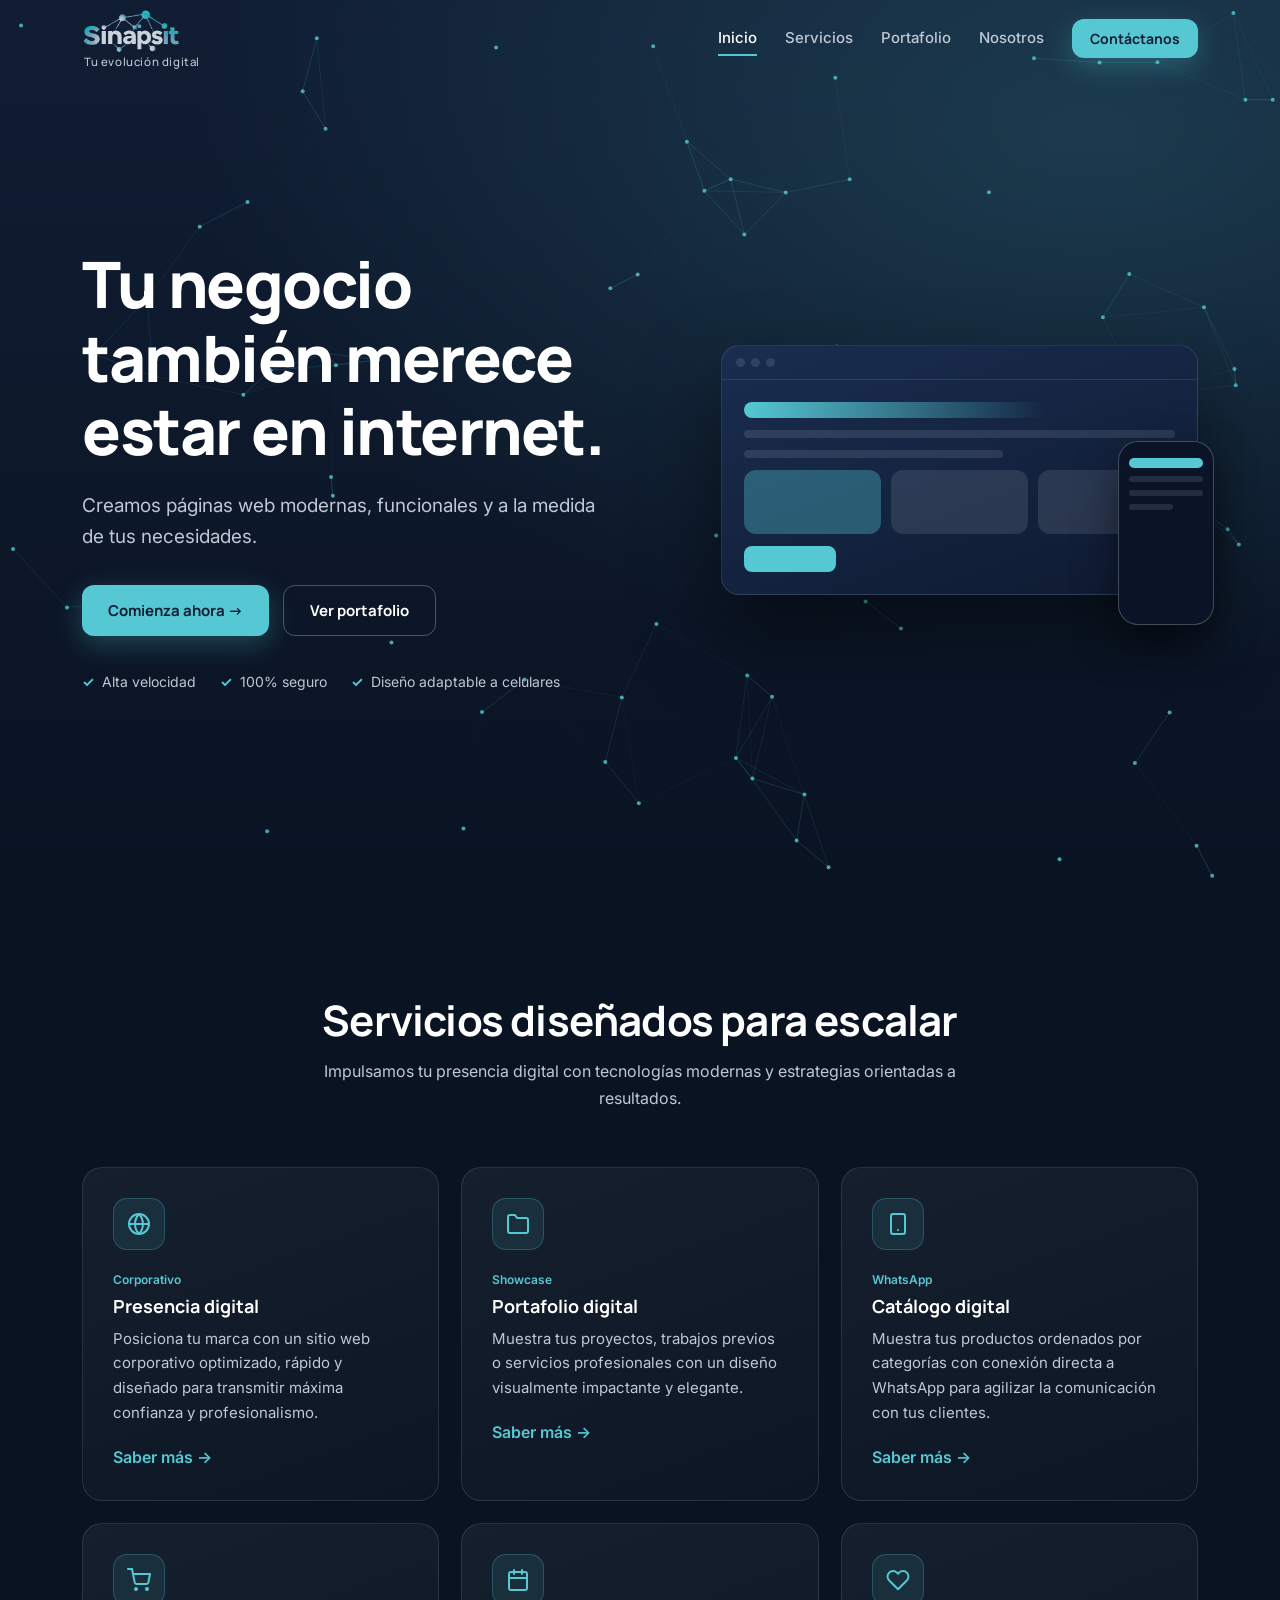
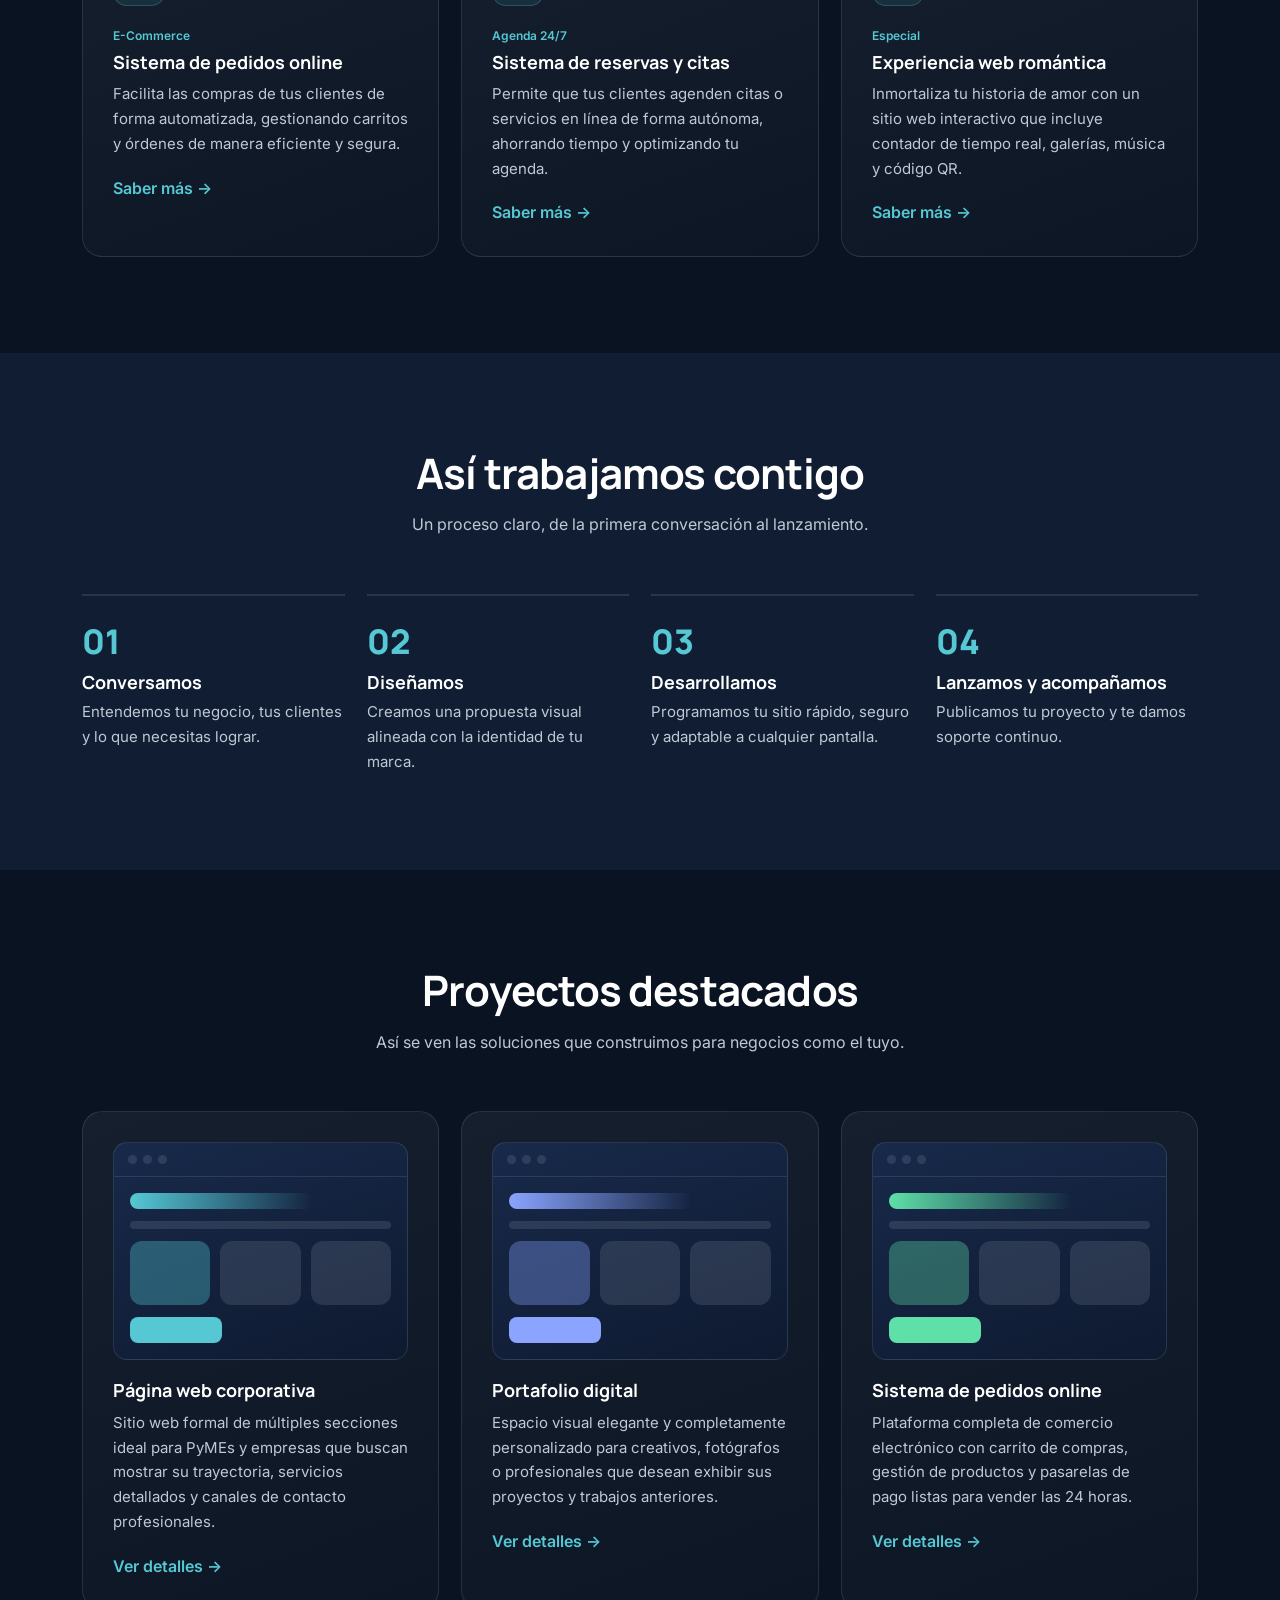
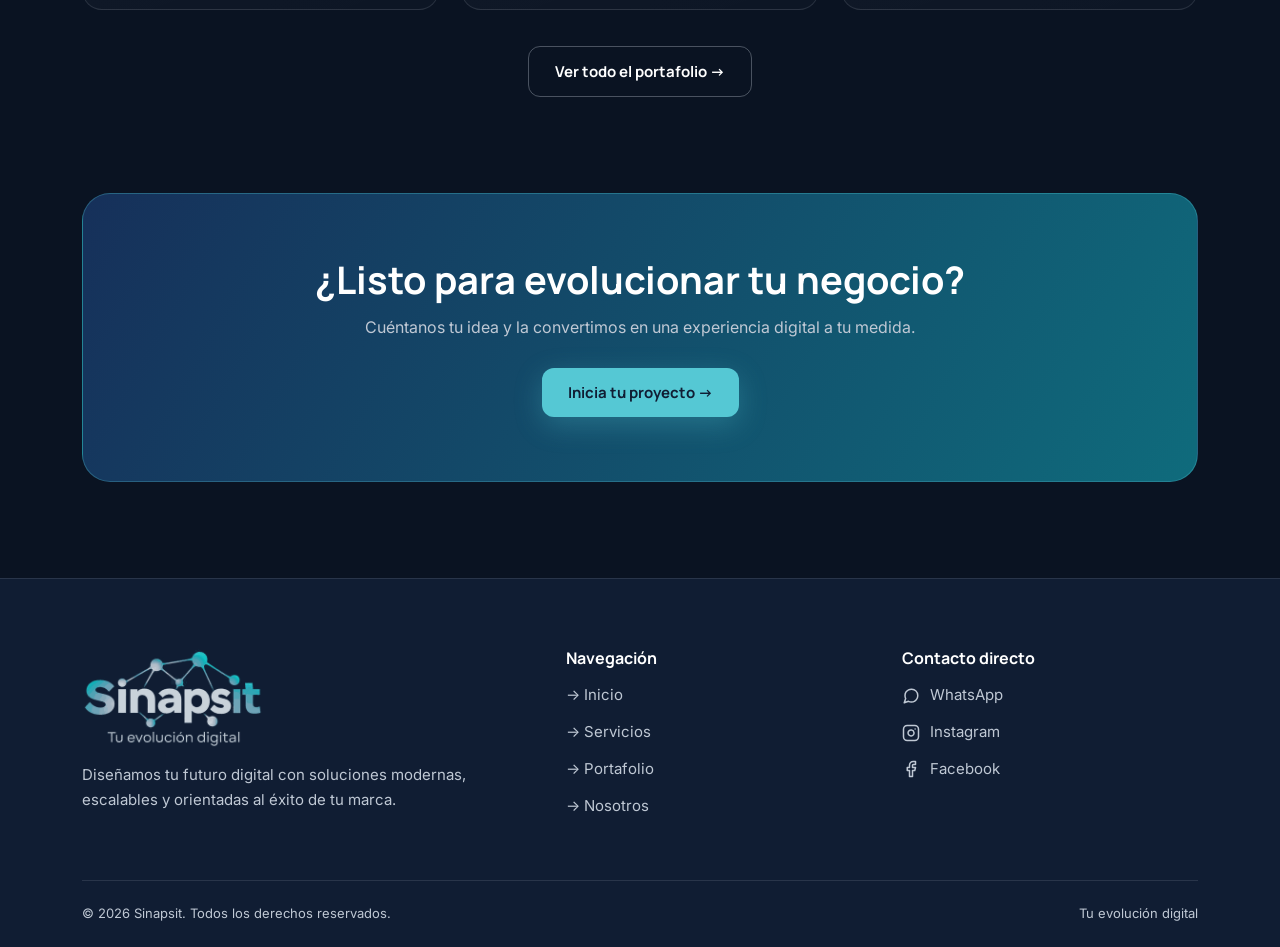
==== commit 538831f2: "ssssss" ====
--- a/index.html
+++ b/index.html
@@ -1,9 +1,9 @@
 <!DOCTYPE html>
-<html lang="es"><head><meta charset="UTF-8"><meta name="viewport" content="width=device-width,initial-scale=1">
+<html lang="es"><head><meta charset="UTF-8"><meta name="viewport" content="width=device-width,initial-scale=1,maximum-scale=1,user-scalable=no">
 <title>Tu evolución digital - Sinapsit</title><meta name="theme-color" content="#101D33">
 <link rel="preconnect" href="https://fonts.googleapis.com"><link rel="preconnect" href="https://fonts.gstatic.com" crossorigin>
 <link href="https://fonts.googleapis.com/css2?family=Inter:wght@400;500;600&family=Manrope:wght@600;700;800&display=swap" rel="stylesheet">
-<link rel="stylesheet" href="style.css"><link rel="icon" type="image/jpeg" href="img/logo-header.png"></head><body>
+<link rel="stylesheet" href="style.css?v=3"><link rel="icon" type="image/jpeg" href="img/logo-header.png"></head><body>
 <div class="pg"></div>
 <header class="hdr"><div class="wrap nav"><a href="index.html" class="logo"><span class="lg lh" role="img" aria-label="Sinapsit"></span><small class="tg">Tu evolución digital</small></a>
 <nav class="menu"><a href="index.html" class=on>Inicio</a><a href="servicios.html">Servicios</a><a href="portafolio.html">Portafolio</a><a href="nosotros.html">Nosotros</a></nav><a href="contacto.html" class="btn sm">Contáctanos</a>
@@ -23,4 +23,4 @@
 <a href="https://www.facebook.com/share/19xoFse7zA/" target="_blank" rel="noopener"><svg width="18" height="18" viewBox="0 0 24 24" fill="none" stroke="currentColor" stroke-width="2" stroke-linecap="round" stroke-linejoin="round"><path d="M18 2h-3a5 5 0 0 0-5 5v3H7v4h3v8h4v-8h3l1-4h-4V7a1 1 0 0 1 1-1h3z"/></svg> Facebook</a></div></div>
 <div class="fb"><span>&copy; 2026 Sinapsit. Todos los derechos reservados.</span><span>Tu evolución digital</span></div></div></footer>
 
-<script src="sinapsit.js"></script></body></html>+<script src="sinapsit.js?v=3"></script></body></html>
--- a/style.css
+++ b/style.css
@@ -91,3 +91,16 @@
 .lh{height:56px;aspect-ratio:320/143;background-image:url([data-uri])}
 .lf{height:100px;aspect-ratio:380/210;background-image:url([data-uri]);margin-bottom:14px}
 @media(max-width:900px){.lh{height:46px}}
+
+/* ===== CORRECCIÓN MÓVIL: evita zoom/ensanchamiento de la página en celulares ===== */
+html,body{max-width:100%;overflow-x:hidden}
+@supports (overflow:clip){html,body{overflow-x:clip}}
+html,body{-webkit-text-size-adjust:100%;text-size-adjust:100%;touch-action:pan-x pan-y}
+.form input,.form textarea{font-size:16px}
+img,svg,video,canvas,iframe{max-width:100%}
+.hero{min-height:100vh;min-height:100svh}
+.hero-in{width:100%}
+.hero-in>*,.tabs>*,.two>*,.cg>*,.grid>*,.steps>*,.ftg>*{min-width:0}
+h1,h2,h3,h4,p,li,a,label{overflow-wrap:break-word}
+.tilt{max-width:100%}
+@media(max-width:900px){.tilt{transform:none!important}}
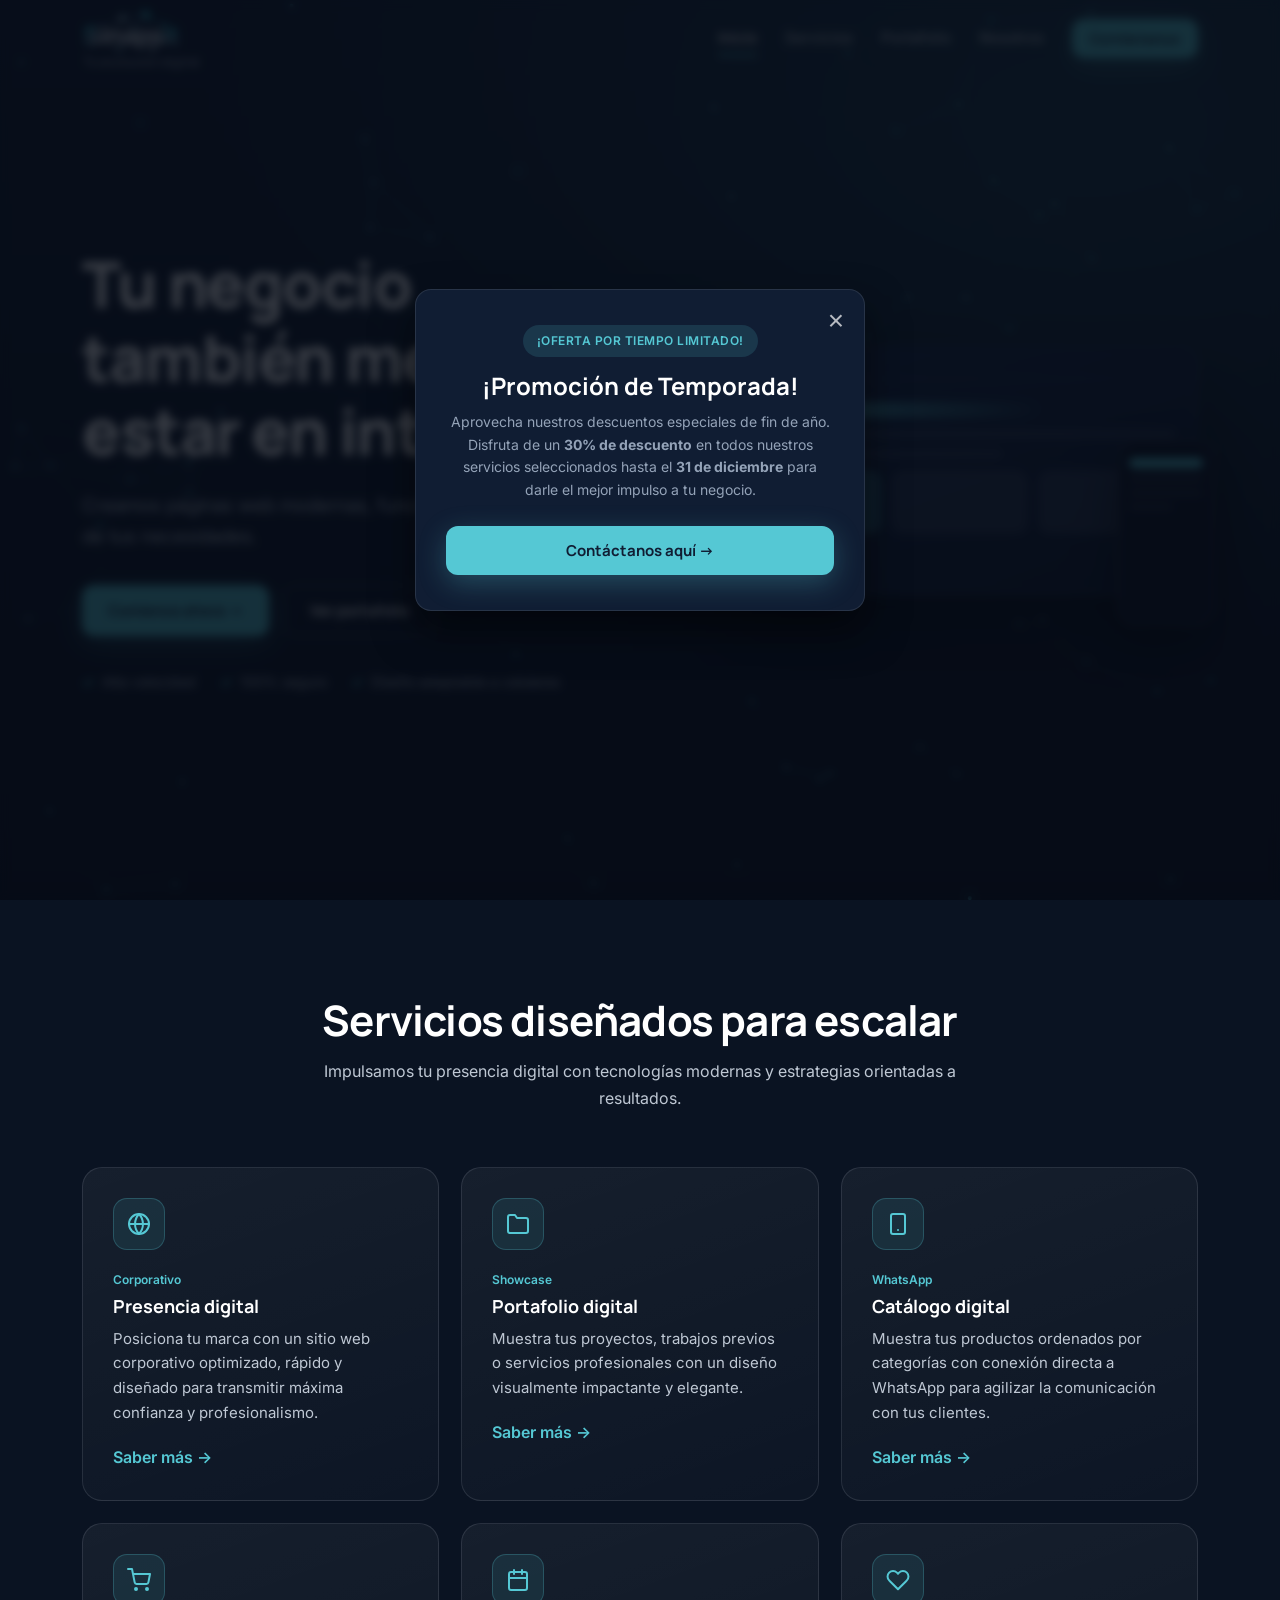
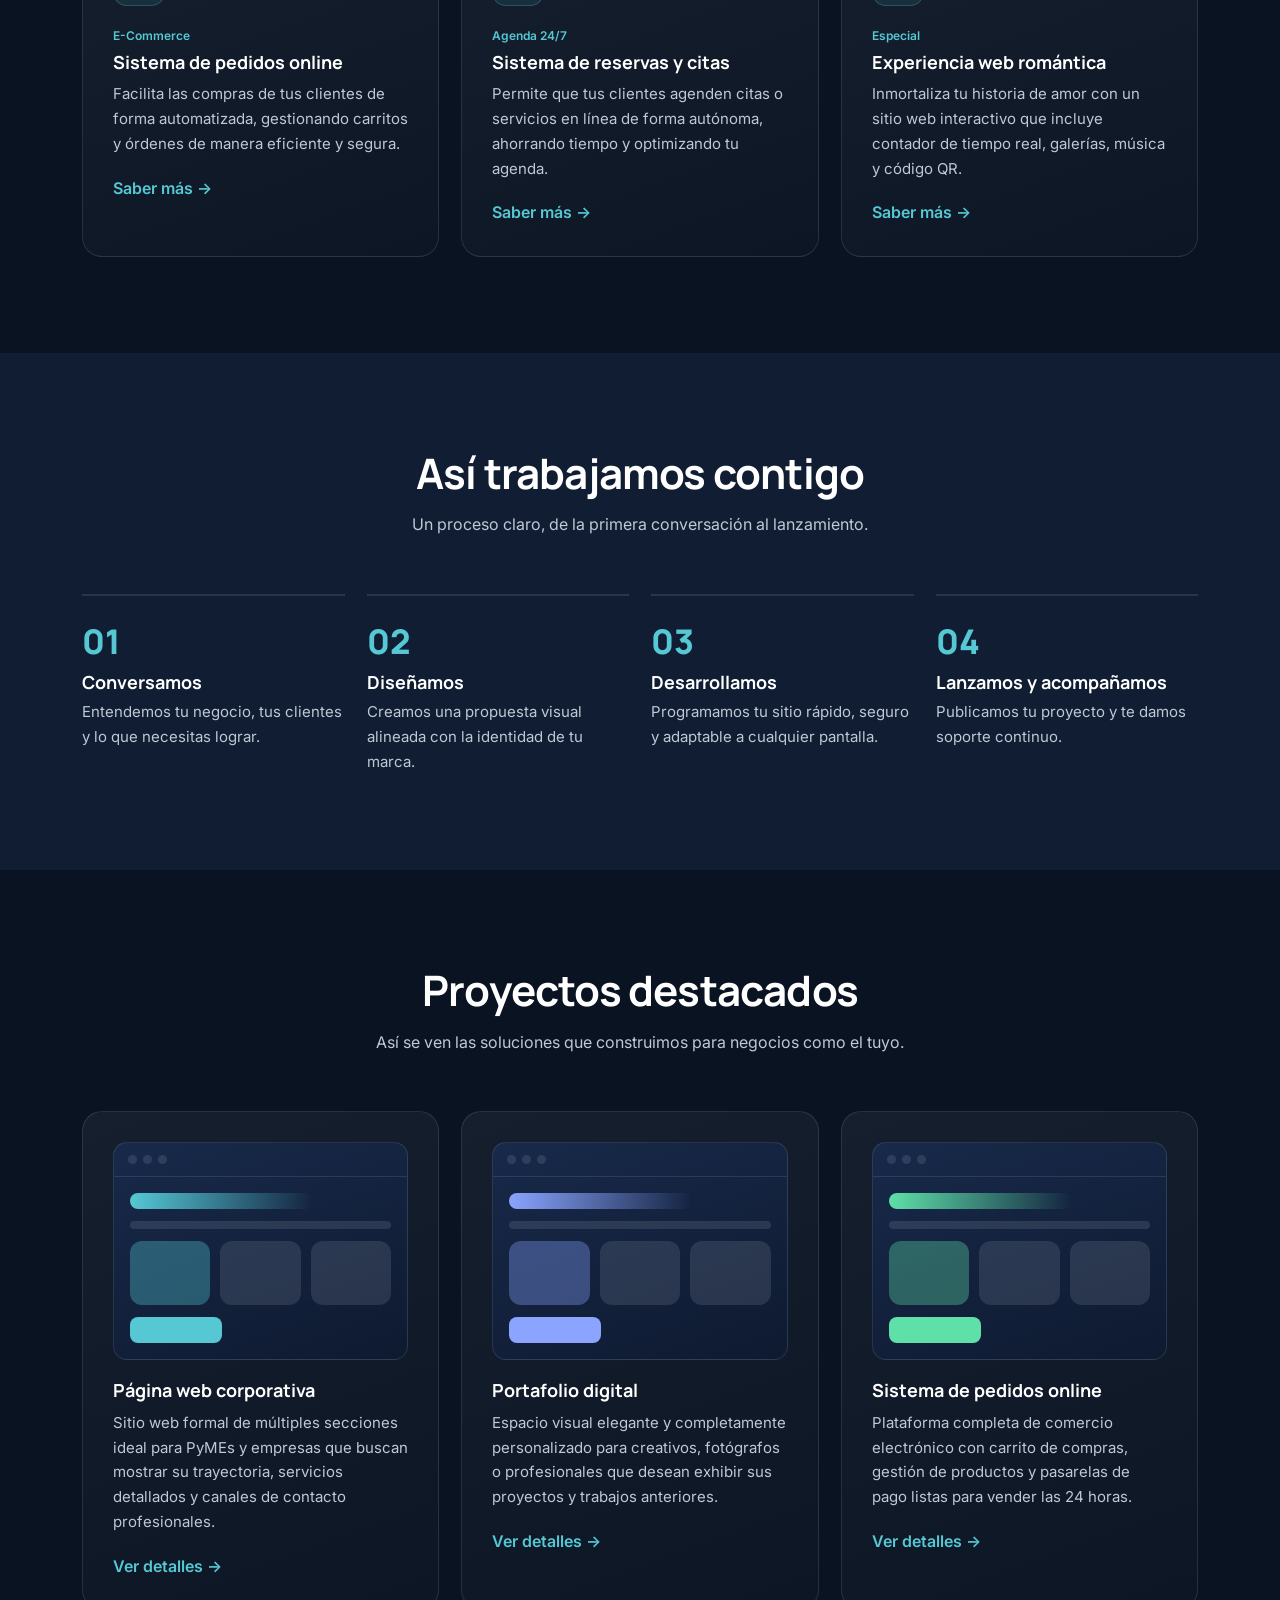
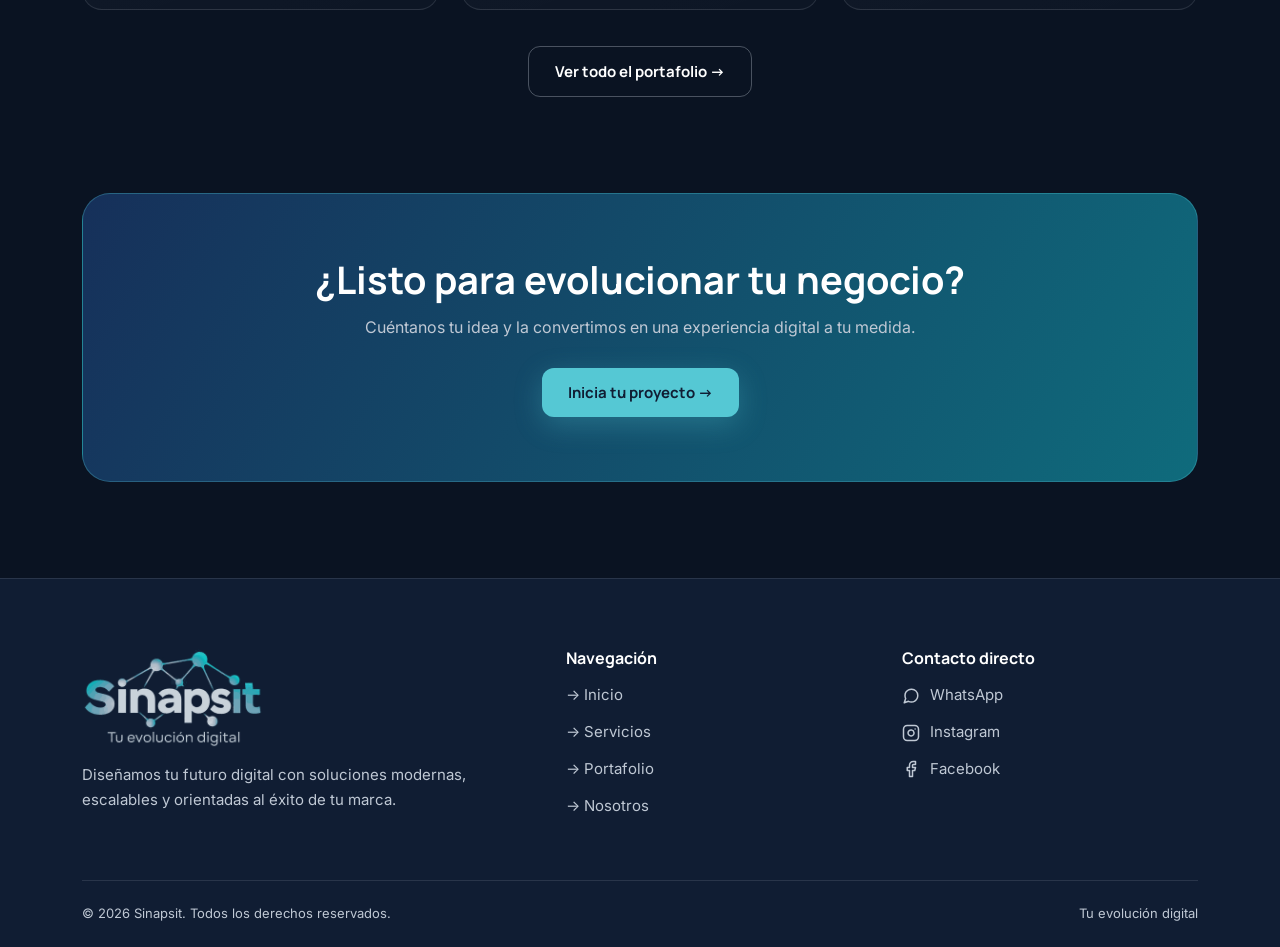
==== commit 72c076e9: "DD" ====
--- a/index.html
+++ b/index.html
@@ -23,4 +23,17 @@
 <a href="https://www.facebook.com/share/19xoFse7zA/" target="_blank" rel="noopener"><svg width="18" height="18" viewBox="0 0 24 24" fill="none" stroke="currentColor" stroke-width="2" stroke-linecap="round" stroke-linejoin="round"><path d="M18 2h-3a5 5 0 0 0-5 5v3H7v4h3v8h4v-8h3l1-4h-4V7a1 1 0 0 1 1-1h3z"/></svg> Facebook</a></div></div>
 <div class="fb"><span>&copy; 2026 Sinapsit. Todos los derechos reservados.</span><span>Tu evolución digital</span></div></div></footer>
 
-<script src="sinapsit.js?v=3"></script></body></html>+<script src="sinapsit.js?v=3"></script>
+
+<!-- Popup de Promoción de Fin de Año -->
+<div id="promo-popup" class="popup-overlay" style="display: none;">
+    <div class="popup-container">
+        <button id="close-popup" class="popup-close" aria-label="Cerrar">&times;</button>
+        <div class="popup-badge">¡Oferta por tiempo limitado!</div>
+        <h3>¡Promoción de Temporada!</h3>
+        <p>Aprovecha nuestros descuentos especiales de fin de año. Disfruta de un <strong>30% de descuento</strong> en todos nuestros servicios seleccionados hasta el <strong>31 de diciembre</strong> para darle el mejor impulso a tu negocio.</p>
+        <a href="https://wa.me/584126613818?text=Hola,%20me%20interesa%20la%20promoci%C3%B3n%20del%2030%%20de%20descuento%20hasta%20diciembre" class="btn" target="_blank" rel="noopener">Contáctanos aquí &rarr;</a>
+    </div>
+</div>
+
+</body></html>
--- a/style.css
+++ b/style.css
@@ -104,3 +104,92 @@
 h1,h2,h3,h4,p,li,a,label{overflow-wrap:break-word}
 .tilt{max-width:100%}
 @media(max-width:900px){.tilt{transform:none!important}}
+
+
+/* Estilos para el Popup de Oferta */
+.popup-overlay {
+    position: fixed;
+    top: 0;
+    left: 0;
+    width: 100%;
+    height: 100%;
+    background-color: rgba(5, 10, 20, 0.8);
+    backdrop-filter: blur(5px);
+    z-index: 9999;
+    display: flex;
+    justify-content: center;
+    align-items: center;
+    padding: 20px;
+    animation: fadeIn 0.3s ease-in-out;
+}
+
+.popup-container {
+    background: #101D33; /* Coincide con tu meta theme-color */
+    border: 1px solid rgba(255, 255, 255, 0.1);
+    border-radius: 16px;
+    padding: 35px 30px;
+    max-width: 450px;
+    width: 100%;
+    text-align: center;
+    position: relative;
+    box-shadow: 0 20px 40px rgba(0, 0, 0, 0.5);
+    font-family: 'Inter', sans-serif;
+}
+
+.popup-close {
+    position: absolute;
+    top: 15px;
+    right: 20px;
+    background: none;
+    border: none;
+    color: #fff;
+    font-size: 28px;
+    cursor: pointer;
+    opacity: 0.7;
+    transition: opacity 0.2s;
+}
+
+.popup-close:hover {
+    opacity: 1;
+}
+
+.popup-badge {
+    display: inline-block;
+    background: rgba(85, 200, 212, 0.15);
+    color: #55c8d4;
+    padding: 6px 14px;
+    border-radius: 20px;
+    font-size: 12px;
+    font-weight: 600;
+    margin-bottom: 15px;
+    text-transform: uppercase;
+    letter-spacing: 0.5px;
+}
+
+.popup-container h3 {
+    font-family: 'Manrope', sans-serif;
+    color: #fff;
+    font-size: 24px;
+    margin-bottom: 12px;
+    font-weight: 700;
+}
+
+.popup-container p {
+    color: #94a3b8;
+    font-size: 14px;
+    line-height: 1.6;
+    margin-bottom: 25px;
+}
+
+.popup-container .btn {
+    width: 100%;
+    display: inline-flex;
+    justify-content: center;
+    align-items: center;
+    box-sizing: border-box;
+}
+
+@keyframes fadeIn {
+    from { opacity: 0; }
+    to { opacity: 1; }
+}
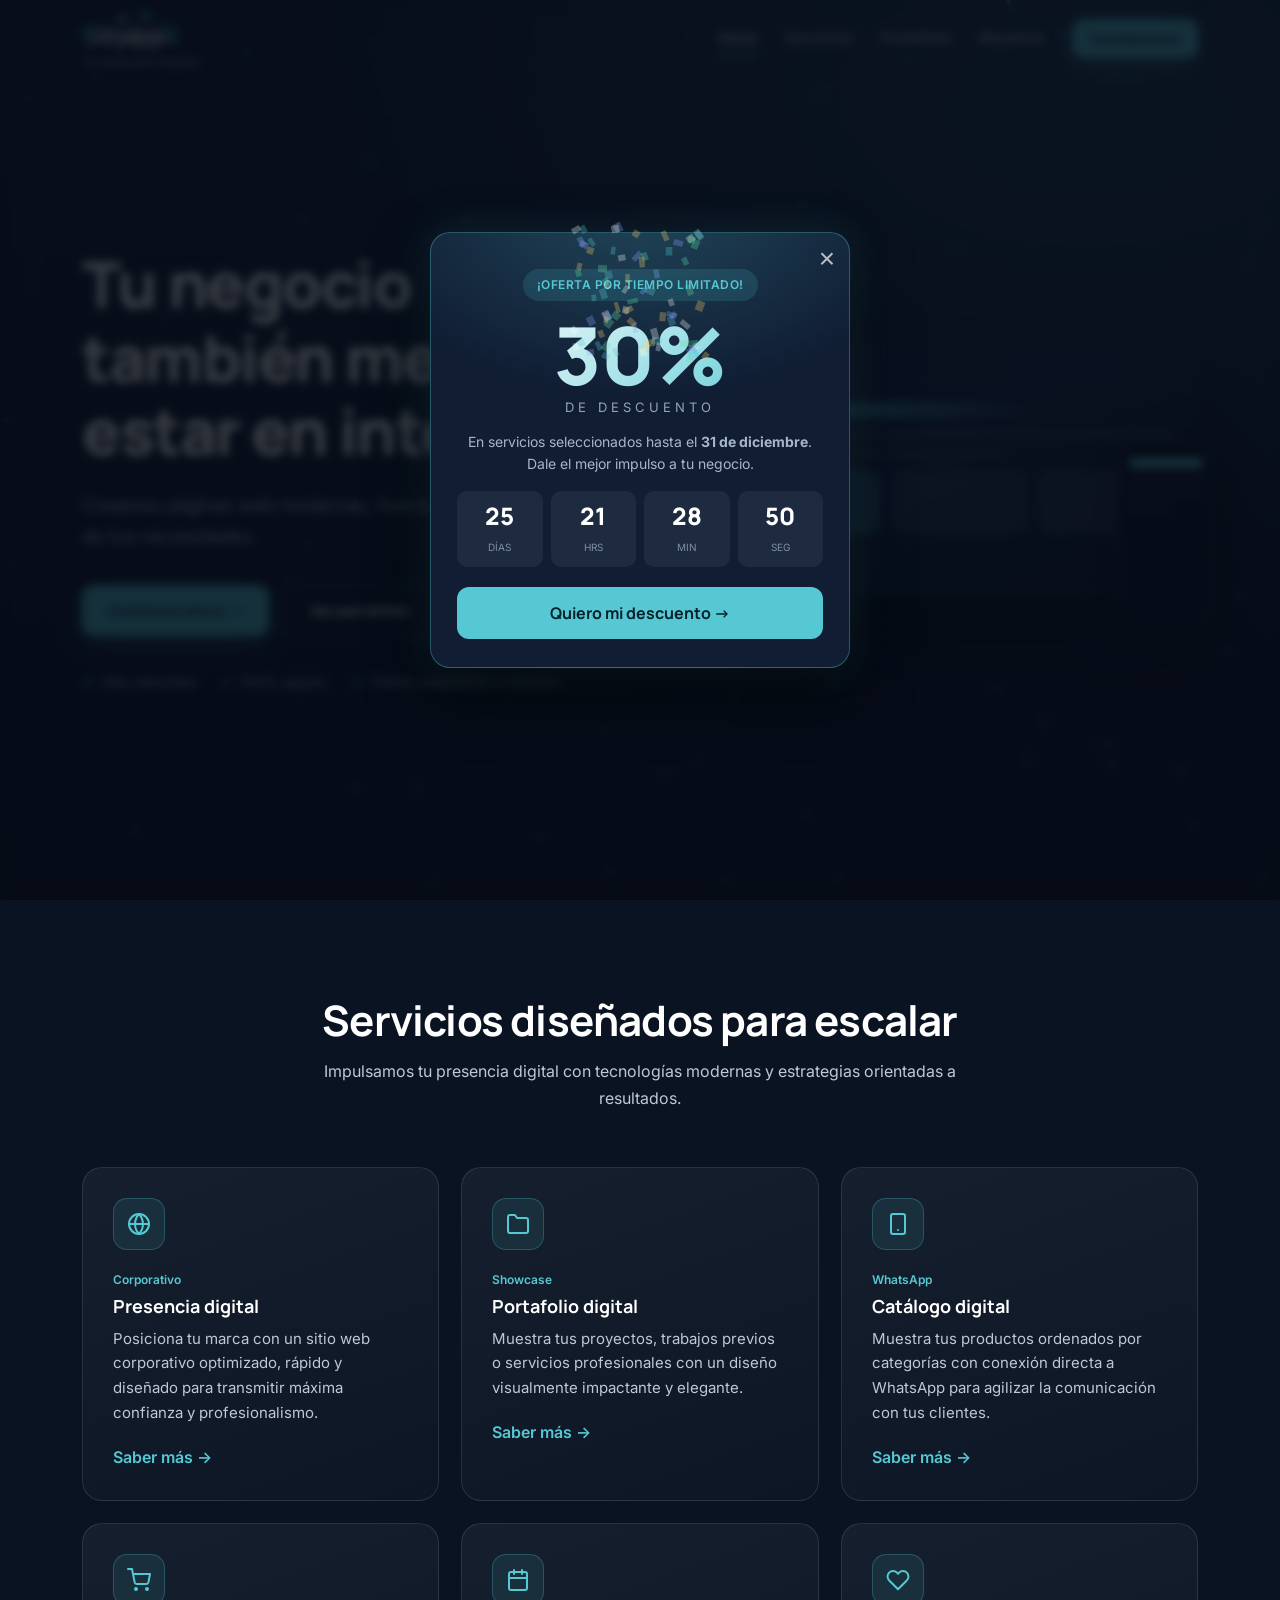
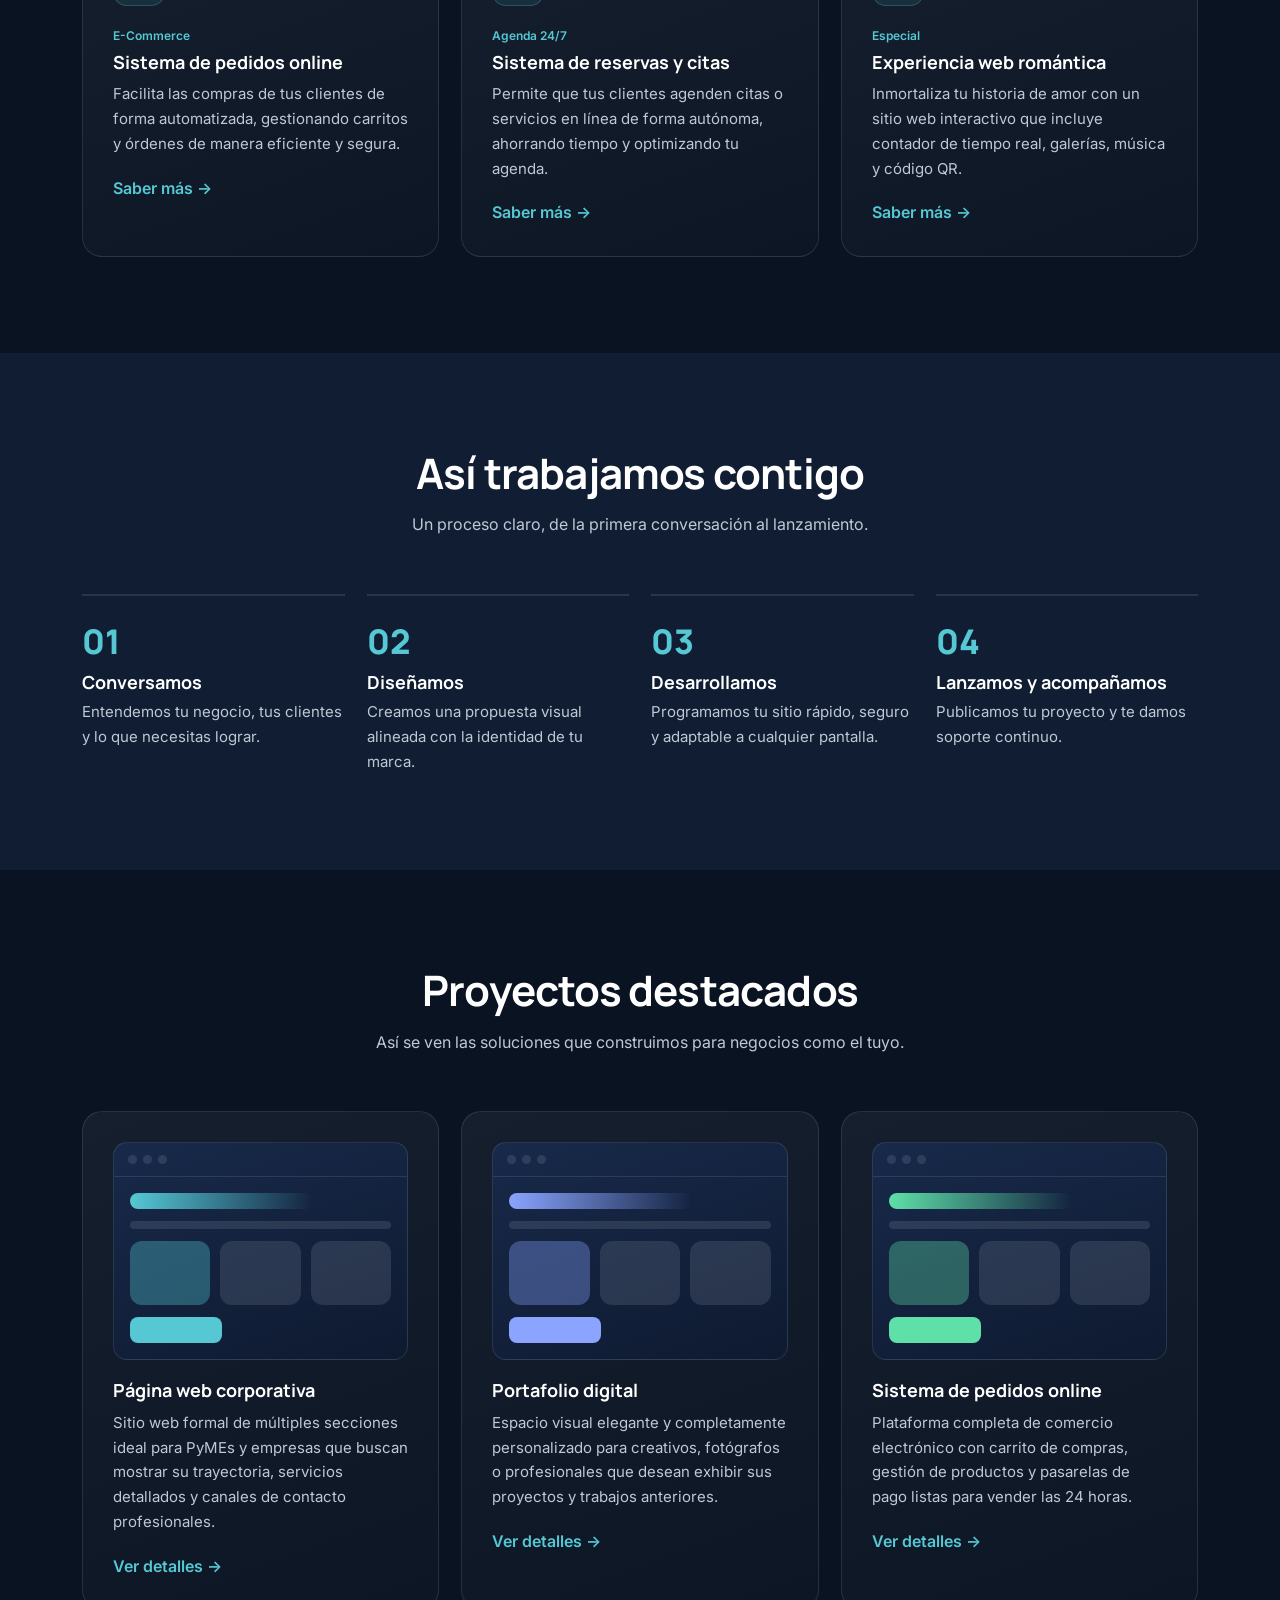
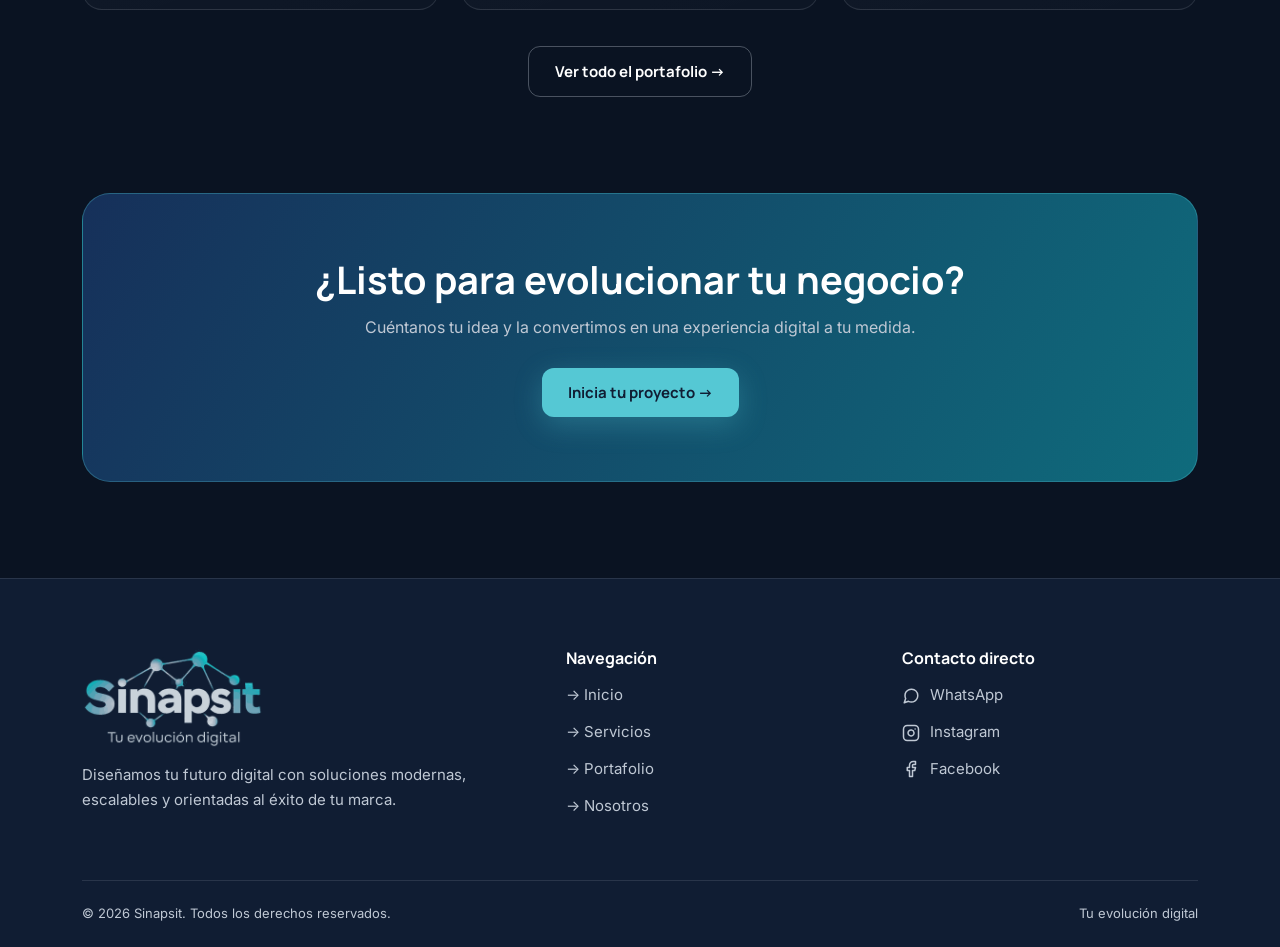
==== commit 0fbf097d: "ddd" ====
--- a/index.html
+++ b/index.html
@@ -25,15 +25,96 @@
 
 <script src="sinapsit.js?v=3"></script>
 
-<!-- Popup de Promoción de Fin de Año -->
-<div id="promo-popup" class="popup-overlay" style="display: none;">
-    <div class="popup-container">
-        <button id="close-popup" class="popup-close" aria-label="Cerrar">&times;</button>
-        <div class="popup-badge">¡Oferta por tiempo limitado!</div>
-        <h3>¡Promoción de Temporada!</h3>
-        <p>Aprovecha nuestros descuentos especiales de fin de año. Disfruta de un <strong>30% de descuento</strong> en todos nuestros servicios seleccionados hasta el <strong>31 de diciembre</strong> para darle el mejor impulso a tu negocio.</p>
-        <a href="https://wa.me/584126613818?text=Hola,%20me%20interesa%20la%20promoci%C3%B3n%20del%2030%%20de%20descuento%20hasta%20diciembre" class="btn" target="_blank" rel="noopener">Contáctanos aquí &rarr;</a>
-    </div>
+
+
+
+
+<!-- ===== Popup de oferta 30% - pegar justo antes de </body> (reemplaza el popup anterior) ===== -->
+<style>
+html.pp-lock,html.pp-lock body{overflow:hidden!important}
+#promo-popup{position:fixed;inset:0;z-index:9999;display:none;overflow:hidden;align-items:center;justify-content:center;padding:20px;background:rgba(5,10,20,.8);backdrop-filter:blur(5px)}
+#promo-popup.open{display:flex;animation:pf .3s}
+.pp-box{position:relative;width:100%;max-width:420px;max-height:calc(100dvh - 40px);overflow-x:hidden;overflow-y:auto;scrollbar-width:none;-ms-overflow-style:none;padding:36px 26px 28px;text-align:center;color:#fff;font-family:Inter,sans-serif;background:radial-gradient(120% 80% at 50% -10%,rgba(85,200,212,.25),transparent 60%),#101D33;border:1px solid rgba(85,200,212,.35);border-radius:20px;box-shadow:0 25px 60px rgba(0,0,0,.55),0 0 40px rgba(85,200,212,.15);animation:pu .5s cubic-bezier(.2,1.1,.3,1)}
+.pp-box::-webkit-scrollbar{display:none}
+.pp-x{position:absolute;top:10px;right:14px;background:none;border:0;color:#fff;font-size:28px;cursor:pointer;opacity:.7}
+.pp-x:hover{opacity:1}
+.pp-tag{display:inline-block;padding:6px 14px;border-radius:99px;background:rgba(85,200,212,.15);color:#55c8d4;font-size:12px;font-weight:600;text-transform:uppercase;letter-spacing:.5px}
+.pp-big{font:800 80px/1 Manrope,sans-serif;margin:14px 0 2px;background:linear-gradient(135deg,#fff,#55c8d4);-webkit-background-clip:text;background-clip:text;color:transparent}
+.pp-sub{font-size:13px;letter-spacing:4px;text-transform:uppercase;color:#94a3b8;margin-bottom:12px}
+.pp-box p{color:#a9b6c9;font-size:14px;line-height:1.6;margin:0 0 16px}
+.pp-time{display:flex;gap:8px;justify-content:center;margin-bottom:20px}
+.pp-time div{flex:1;padding:8px 0;border-radius:10px;background:rgba(255,255,255,.06)}
+.pp-time b{display:block;font:800 24px Manrope,sans-serif}
+.pp-time span{font-size:10px;text-transform:uppercase;color:#7f8ea3}
+.pp-btn{display:block;padding:15px;border-radius:12px;background:#55c8d4;color:#06202a;font:700 16px Manrope,sans-serif;text-decoration:none;animation:pb 2.2s infinite}
+#pp-c{position:absolute;inset:0;width:100%;height:100%;pointer-events:none}
+.pp-rk{position:absolute;bottom:-60px;font-size:30px;pointer-events:none;animation:pr 2.2s ease-out forwards}
+#pp-fab{position:fixed;left:16px;bottom:calc(18px + env(safe-area-inset-bottom));z-index:9998;display:none;align-items:center;gap:8px;padding:11px 16px;border:0;border-radius:99px;cursor:pointer;background:linear-gradient(135deg,#55c8d4,#8aa4ff);color:#06202a;font:800 14px Manrope,sans-serif;box-shadow:0 10px 26px rgba(0,0,0,.35);animation:pb 2.4s infinite}
+#pp-fab.show{display:inline-flex}
+#pp-fab i{font-style:normal;font-size:18px;display:inline-block;animation:pw 1.6s infinite}
+@keyframes pr{to{transform:translateY(-115vh) rotate(18deg);opacity:0}}
+@keyframes pw{0%,100%{transform:rotate(0)}20%{transform:rotate(-14deg)}40%{transform:rotate(14deg)}60%{transform:rotate(-8deg)}}
+@keyframes pf{from{opacity:0}}
+@keyframes pu{from{opacity:0;transform:translateY(40px) scale(.92)}}
+@keyframes pb{50%{transform:scale(1.04);box-shadow:0 0 22px rgba(85,200,212,.6)}}
+@media(max-width:560px){#promo-popup{align-items:flex-end;padding:0}.pp-box{border-radius:20px 20px 0 0;max-width:none}.pp-big{font-size:68px}}
+</style>
+
+<div id="promo-popup">
+  <div class="pp-box">
+    <button class="pp-x" aria-label="Cerrar">&times;</button>
+    <span class="pp-tag">¡Oferta por tiempo limitado!</span>
+    <div class="pp-big">30%</div>
+    <div class="pp-sub">de descuento</div>
+    <p>En servicios seleccionados hasta el <strong>31 de diciembre</strong>. Dale el mejor impulso a tu negocio.</p>
+    <div class="pp-time"><div><b id="pd">00</b><span>Días</span></div><div><b id="ph">00</b><span>Hrs</span></div><div><b id="pm">00</b><span>Min</span></div><div><b id="ps">00</b><span>Seg</span></div></div>
+    <a class="pp-btn" target="_blank" rel="noopener" href="https://wa.me/584126613818?text=Hola,%20me%20interesa%20la%20promoci%C3%B3n%20del%2030%25%20de%20descuento%20hasta%20diciembre">Quiero mi descuento &rarr;</a>
+  </div>
+  <canvas id="pp-c"></canvas>
 </div>
+<button id="pp-fab" aria-label="Ver promoción del 30%"><i>🎁</i> -30%</button>
+
+<script>
+(function(){
+  var p=document.getElementById("promo-popup"),
+      fin=new Date(new Date().getFullYear(),11,31,23,59,59);
+  if(Date.now()>=fin) return;
+  function t(){
+    var s=Math.max(0,Math.floor((fin-Date.now())/1000)),
+        v={pd:s/86400,ph:s%86400/3600,pm:s%3600/60,ps:s%60};
+    for(var k in v) document.getElementById(k).textContent=("0"+Math.floor(v[k])).slice(-2);
+  }
+  var h=document.documentElement;
+  var fab=document.getElementById("pp-fab");
+  function boom(){
+    var c=document.getElementById("pp-c"),x=c.getContext("2d"),W=c.width=innerWidth,H=c.height=innerHeight,
+        col=["#55c8d4","#8aa4ff","#5fe0a8","#fff","#ffd36b"],a=[],t0=Date.now(),i;
+    for(i=0;i<80;i++)a.push({x:W/2,y:H*.4,vx:(Math.random()-.5)*12,vy:-Math.random()*12-2,w:6+Math.random()*5,h:4+Math.random()*4,r:0,vr:(Math.random()-.5)*.4,c:col[i%5]});
+    (function f(){
+      var l=Date.now()-t0;x.clearRect(0,0,W,H);
+      a.forEach(function(q){q.vy+=.3;q.x+=q.vx;q.y+=q.vy;q.r+=q.vr;x.save();x.translate(q.x,q.y);x.rotate(q.r);x.globalAlpha=Math.max(0,1-l/2800);x.fillStyle=q.c;x.fillRect(-q.w/2,-q.h/2,q.w,q.h);x.restore()});
+      if(l<2800)requestAnimationFrame(f);else x.clearRect(0,0,W,H);
+    })();
+    for(i=0;i<7;i++){
+      var r=document.createElement("span");r.className="pp-rk";r.textContent=i%2?"🚀":"🎉";
+      r.style.left=(8+i*13)+"%";r.style.animationDelay=(i*.15)+"s";p.appendChild(r);
+      setTimeout(r.remove.bind(r),3000);
+    }
+  }
+  function open(){fab.classList.remove("show");p.classList.add("open");h.classList.add("pp-lock");boom()}
+  function close(){p.classList.remove("open");h.classList.remove("pp-lock");fab.classList.add("show")}
+  fab.onclick=open;
+  t(); setInterval(t,1000);
+  setTimeout(open,1000);
+  p.querySelector(".pp-x").onclick=close;
+  p.onclick=function(e){if(e.target===p)close()};
+  document.addEventListener("keydown",function(e){if(e.key==="Escape")close()});
+})();
+</script>
+
+
+
+
+
 
 </body></html>
--- a/style.css
+++ b/style.css
@@ -107,89 +107,143 @@
 
 
 /* Estilos para el Popup de Oferta */
-.popup-overlay {
-    position: fixed;
-    top: 0;
-    left: 0;
-    width: 100%;
-    height: 100%;
-    background-color: rgba(5, 10, 20, 0.8);
-    backdrop-filter: blur(5px);
-    z-index: 9999;
-    display: flex;
-    justify-content: center;
-    align-items: center;
-    padding: 20px;
-    animation: fadeIn 0.3s ease-in-out;
-}
-
-.popup-container {
-    background: #101D33; /* Coincide con tu meta theme-color */
-    border: 1px solid rgba(255, 255, 255, 0.1);
-    border-radius: 16px;
-    padding: 35px 30px;
-    max-width: 450px;
-    width: 100%;
-    text-align: center;
-    position: relative;
-    box-shadow: 0 20px 40px rgba(0, 0, 0, 0.5);
-    font-family: 'Inter', sans-serif;
-}
-
-.popup-close {
-    position: absolute;
-    top: 15px;
-    right: 20px;
-    background: none;
-    border: none;
-    color: #fff;
-    font-size: 28px;
-    cursor: pointer;
-    opacity: 0.7;
-    transition: opacity 0.2s;
-}
-
-.popup-close:hover {
-    opacity: 1;
-}
-
-.popup-badge {
-    display: inline-block;
-    background: rgba(85, 200, 212, 0.15);
-    color: #55c8d4;
-    padding: 6px 14px;
-    border-radius: 20px;
-    font-size: 12px;
-    font-weight: 600;
-    margin-bottom: 15px;
-    text-transform: uppercase;
-    letter-spacing: 0.5px;
-}
-
-.popup-container h3 {
-    font-family: 'Manrope', sans-serif;
-    color: #fff;
-    font-size: 24px;
-    margin-bottom: 12px;
-    font-weight: 700;
-}
-
-.popup-container p {
-    color: #94a3b8;
-    font-size: 14px;
-    line-height: 1.6;
-    margin-bottom: 25px;
-}
-
-.popup-container .btn {
-    width: 100%;
-    display: inline-flex;
-    justify-content: center;
-    align-items: center;
-    box-sizing: border-box;
-}
-
-@keyframes fadeIn {
-    from { opacity: 0; }
-    to { opacity: 1; }
+
+
+
+
+
+/* ===== Popup de Oferta - Sinapsit (agregar al final de style.css) ===== */
+.promo-overlay{
+  position:fixed;inset:0;z-index:9999;display:flex;justify-content:center;align-items:center;
+  padding:20px;background:rgba(5,10,20,.78);backdrop-filter:blur(6px);-webkit-backdrop-filter:blur(6px);
+  opacity:0;transition:opacity .35s ease;overscroll-behavior:contain;
+}
+.promo-overlay[hidden]{display:none}
+.promo-overlay.is-open{opacity:1}
+#promo-confetti{position:absolute;inset:0;width:100%;height:100%;pointer-events:none}
+
+/* Tarjeta con borde degradado animado */
+.promo-card{
+  position:relative;width:100%;max-width:440px;max-height:calc(100dvh - 40px);overflow-y:auto;
+  padding:38px 28px 26px;text-align:center;border-radius:22px;color:#fff;
+  font-family:'Inter',sans-serif;
+  background:
+    radial-gradient(120% 80% at 50% -10%,rgba(85,200,212,.22),transparent 60%),
+    #101D33;
+  border:1px solid rgba(255,255,255,.1);
+  box-shadow:0 30px 70px rgba(0,0,0,.55),0 0 0 1px rgba(85,200,212,.08);
+  transform:translateY(30px) scale(.92);opacity:0;
+  transition:transform .55s cubic-bezier(.2,1.1,.3,1),opacity .4s ease;
+  touch-action:pan-y;
+}
+.promo-overlay.is-open .promo-card{transform:none;opacity:1}
+.promo-glow{
+  position:absolute;inset:-2px;border-radius:24px;z-index:-1;pointer-events:none;
+  background:conic-gradient(from var(--ang,0deg),#55c8d4,#8aa4ff,#5fe0a8,#55c8d4);
+  filter:blur(14px);opacity:.45;animation:promoSpin 6s linear infinite;
+}
+@property --ang{syntax:'<angle>';initial-value:0deg;inherits:false}
+@keyframes promoSpin{to{--ang:360deg}}
+
+.promo-close{
+  position:absolute;top:12px;right:14px;width:36px;height:36px;border:0;border-radius:50%;
+  background:rgba(255,255,255,.08);color:#fff;font-size:24px;line-height:1;cursor:pointer;
+  transition:background .2s,transform .2s;
+}
+.promo-close:hover{background:rgba(255,255,255,.18);transform:rotate(90deg)}
+.promo-grab{display:none}
+
+.promo-badge{
+  display:inline-flex;align-items:center;gap:8px;padding:6px 14px;margin-bottom:10px;border-radius:999px;
+  background:rgba(85,200,212,.14);color:#55c8d4;font-size:12px;font-weight:600;
+  text-transform:uppercase;letter-spacing:.6px;
+}
+.promo-dot{width:8px;height:8px;border-radius:50%;background:#55c8d4;animation:promoPulse 1.4s infinite}
+@keyframes promoPulse{0%{box-shadow:0 0 0 0 rgba(85,200,212,.7)}100%{box-shadow:0 0 0 9px rgba(85,200,212,0)}}
+
+.promo-big{display:flex;flex-direction:column;align-items:center;line-height:1;margin:6px 0 4px}
+.promo-num,.promo-pct{
+  font-family:'Manrope',sans-serif;font-weight:800;font-size:84px;letter-spacing:-3px;
+  background:linear-gradient(135deg,#fff 10%,#55c8d4 60%,#8aa4ff);
+  -webkit-background-clip:text;background-clip:text;color:transparent;
+}
+.promo-big{flex-direction:row;flex-wrap:wrap;justify-content:center;align-items:flex-start}
+.promo-pct{font-size:46px;margin-top:8px;letter-spacing:0}
+.promo-big small{
+  flex-basis:100%;margin-top:2px;font-size:13px;font-weight:600;letter-spacing:4px;
+  text-transform:uppercase;color:#94a3b8;
+}
+.promo-card h3{font-family:'Manrope',sans-serif;font-size:22px;font-weight:700;margin:14px 0 8px;color:#fff}
+.promo-card p{color:#a9b6c9;font-size:14px;line-height:1.6;margin:0 0 18px}
+.promo-card p strong{color:#fff}
+
+/* Cuenta regresiva */
+.promo-timer{display:grid;grid-template-columns:repeat(4,1fr);gap:8px;margin-bottom:14px}
+.promo-timer div{
+  padding:10px 4px;border-radius:12px;background:rgba(255,255,255,.05);
+  border:1px solid rgba(255,255,255,.08);
+}
+.promo-timer b{display:block;font-family:'Manrope',sans-serif;font-size:26px;font-weight:800;color:#fff;font-variant-numeric:tabular-nums}
+.promo-timer b.tick{animation:promoTick .35s ease}
+@keyframes promoTick{0%{transform:translateY(-6px);opacity:.3}100%{transform:none;opacity:1}}
+.promo-timer span{font-size:10px;text-transform:uppercase;letter-spacing:1px;color:#7f8ea3}
+
+.promo-bar{height:6px;border-radius:99px;background:rgba(255,255,255,.08);overflow:hidden}
+.promo-bar i{display:block;height:100%;width:0;border-radius:99px;background:linear-gradient(90deg,#55c8d4,#8aa4ff);transition:width 1.2s ease .4s}
+.promo-card p.promo-bar-txt{margin:8px 0 20px;font-size:11px;color:#7f8ea3}
+
+/* Botón principal con brillo */
+.promo-cta{
+  position:relative;overflow:hidden;display:flex;align-items:center;justify-content:center;gap:10px;
+  width:100%;padding:15px 18px;border-radius:14px;text-decoration:none;
+  font-family:'Manrope',sans-serif;font-weight:700;font-size:16px;color:#06202a;
+  background:linear-gradient(135deg,#55c8d4,#7fe3ee);
+  box-shadow:0 10px 26px rgba(85,200,212,.35);
+  transition:transform .2s,box-shadow .2s;animation:promoBeat 2.4s ease-in-out infinite;
+}
+.promo-cta:hover{transform:translateY(-2px);box-shadow:0 14px 32px rgba(85,200,212,.5)}
+.promo-cta:active{transform:scale(.98)}
+.promo-cta::after{
+  content:"";position:absolute;top:0;left:-60%;width:40%;height:100%;
+  background:linear-gradient(100deg,transparent,rgba(255,255,255,.6),transparent);
+  transform:skewX(-20deg);animation:promoShine 3s infinite;
+}
+@keyframes promoShine{0%,55%{left:-60%}100%{left:130%}}
+@keyframes promoBeat{0%,100%{transform:scale(1)}50%{transform:scale(1.025)}}
+
+.promo-skip{
+  margin-top:12px;padding:8px;background:none;border:0;color:#7f8ea3;font-size:13px;cursor:pointer;
+  font-family:'Inter',sans-serif;text-decoration:underline;text-underline-offset:3px;
+}
+.promo-skip:hover{color:#fff}
+
+/* Botón flotante para reabrir */
+.promo-fab{
+  position:fixed;left:16px;bottom:18px;z-index:9998;display:inline-flex;align-items:center;gap:8px;
+  padding:11px 16px;border:0;border-radius:999px;cursor:pointer;
+  background:linear-gradient(135deg,#55c8d4,#8aa4ff);color:#06202a;
+  font-family:'Manrope',sans-serif;font-weight:800;font-size:14px;
+  box-shadow:0 10px 26px rgba(0,0,0,.35);
+  transform:translateY(80px);opacity:0;transition:transform .5s cubic-bezier(.2,1.1,.3,1),opacity .4s;
+}
+.promo-fab[hidden]{display:none}
+.promo-fab.show{transform:none;opacity:1;animation:promoBeat 2.6s ease-in-out infinite .6s}
+
+/* Móvil: tipo "bottom sheet" que se desliza hacia arriba y se cierra deslizando hacia abajo */
+@media (max-width:560px){
+  .promo-overlay{align-items:flex-end;padding:0}
+  .promo-card{
+    max-width:none;border-radius:24px 24px 0 0;padding:30px 20px calc(20px + env(safe-area-inset-bottom));
+    transform:translateY(100%);
+  }
+  .promo-glow{border-radius:26px 26px 0 0}
+  .promo-grab{display:block;position:absolute;top:10px;left:50%;width:44px;height:5px;margin-left:-22px;border-radius:99px;background:rgba(255,255,255,.25)}
+  .promo-num{font-size:72px}.promo-pct{font-size:38px}
+  .promo-timer b{font-size:22px}
+  .promo-fab{left:12px;bottom:calc(14px + env(safe-area-inset-bottom))}
+}
+
+@media (prefers-reduced-motion:reduce){
+  .promo-overlay,.promo-card,.promo-fab,.promo-bar i{transition:none}
+  .promo-glow,.promo-cta,.promo-cta::after,.promo-dot,.promo-fab.show,.promo-timer b.tick{animation:none}
 }
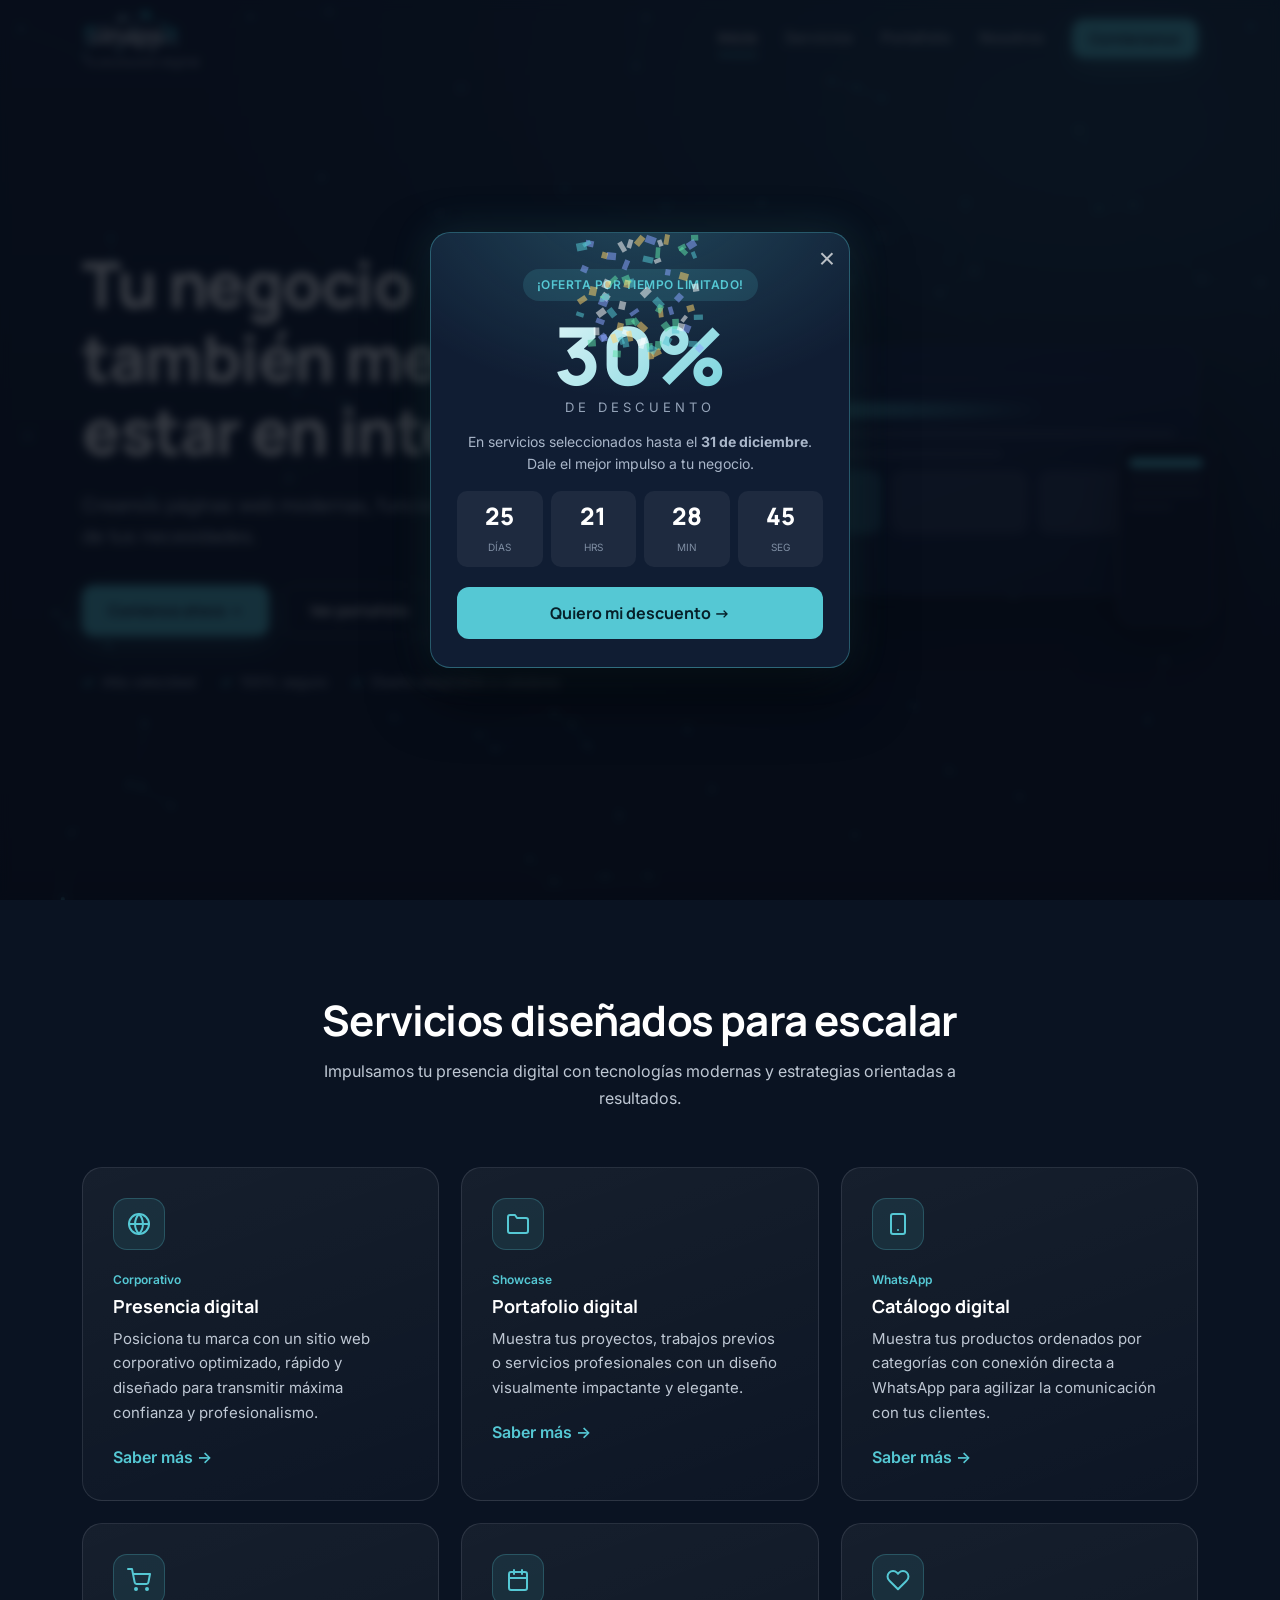
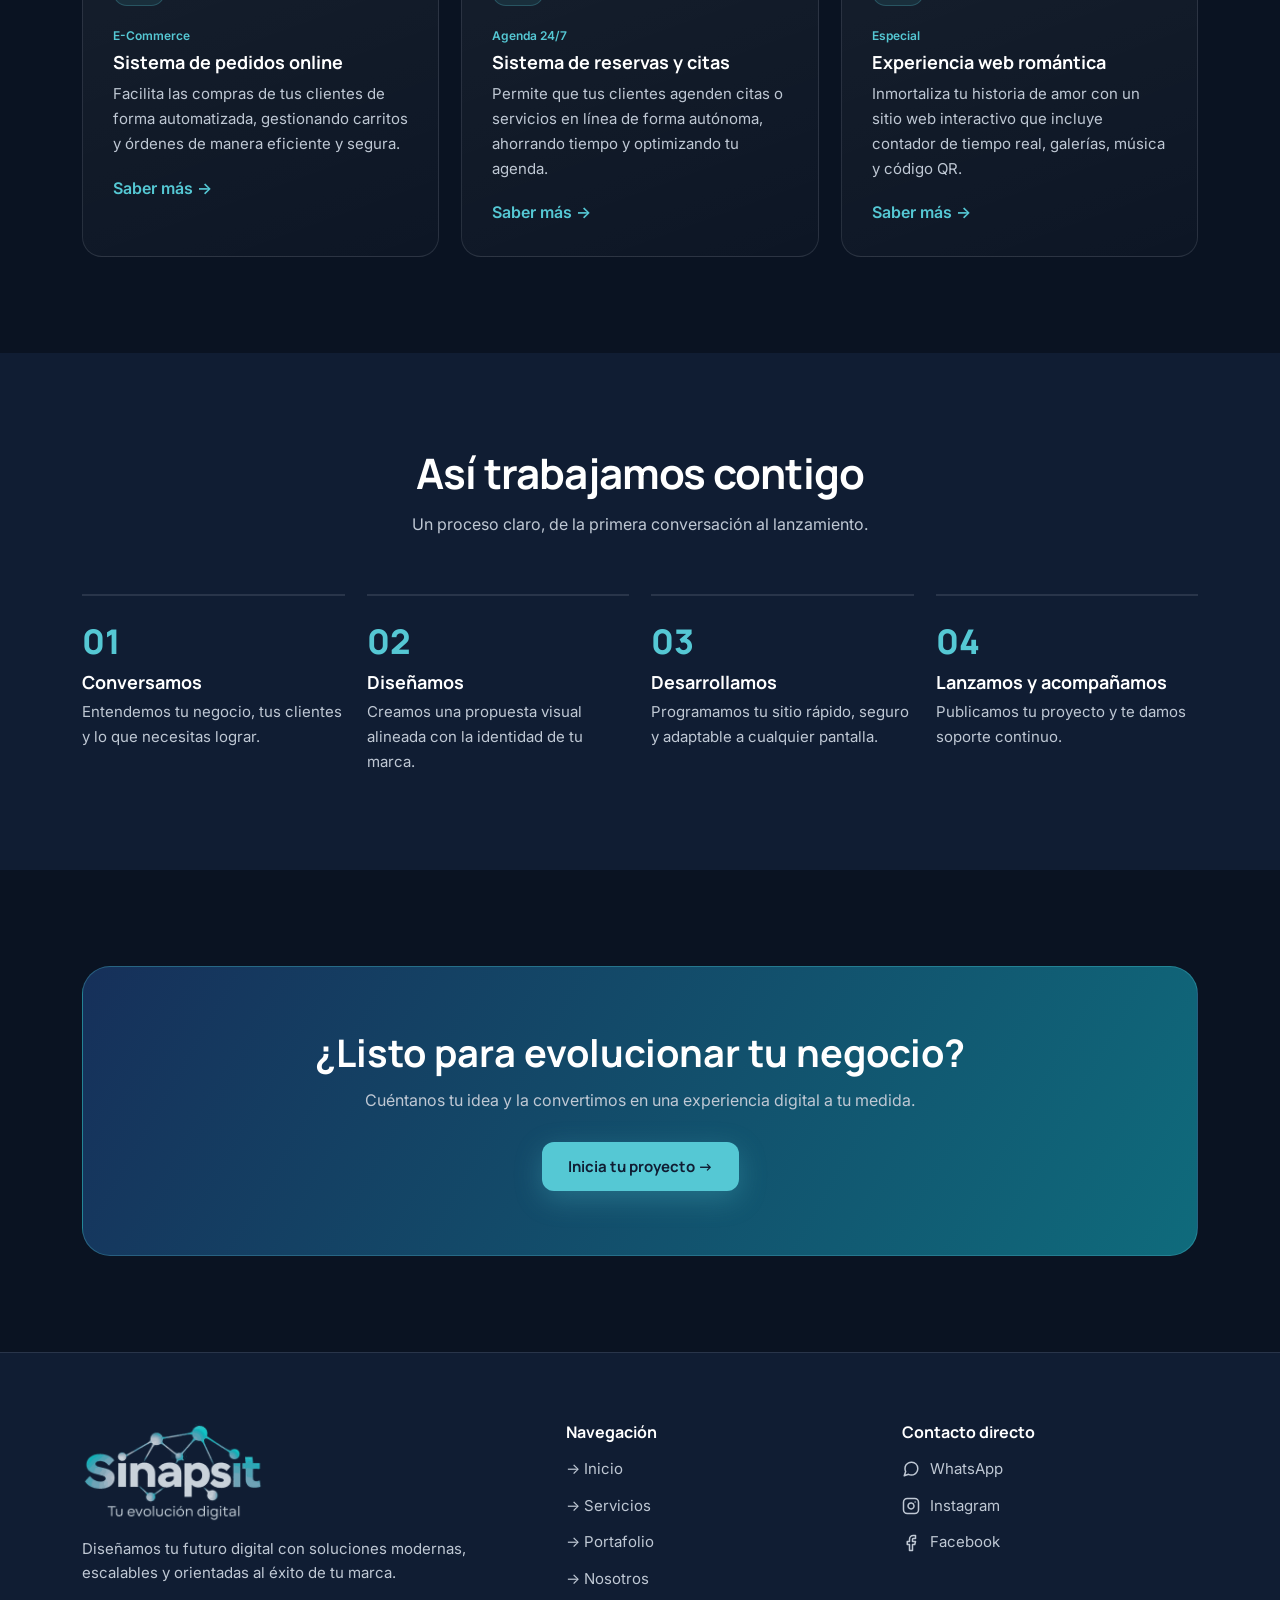
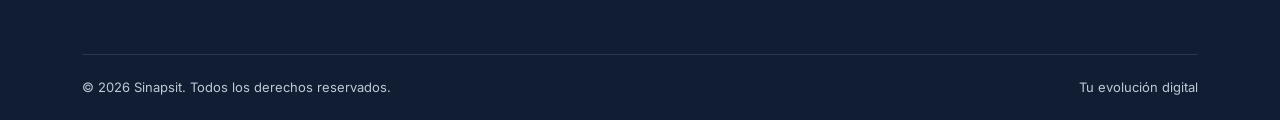
==== commit d32568dd: "actualizacion" ====
--- a/index.html
+++ b/index.html
@@ -15,7 +15,7 @@
 <div class="tilt" aria-hidden="true"><div class="mock"><div class="bar"><i></i><i></i><i></i></div><div class="scr"><div class="t"></div><div class="l"></div><div class="l" style="width:60%"></div><div class="g"><b></b><b></b><b></b></div><div class="bt"></div></div>
 <div class="phn"><div class="t"></div><div class="l"></div><div class="l"></div><div class="l" style="width:60%"></div></div></div></div></div></section>
 <section><div class="wrap"><div class="hd rv"><h2>Servicios diseñados para escalar</h2><p>Impulsamos tu presencia digital con tecnologías modernas y estrategias orientadas a resultados.</p></div><div class="grid"><div class="card rv"><div class="ic"><svg width="24" height="24" viewBox="0 0 24 24" fill="none" stroke="currentColor" stroke-width="2" stroke-linecap="round" stroke-linejoin="round"><circle cx="12" cy="12" r="10"/><line x1="2" y1="12" x2="22" y2="12"/><path d="M12 2a15.3 15.3 0 0 1 4 10 15.3 15.3 0 0 1-4 10 15.3 15.3 0 0 1-4-10 15.3 15.3 0 0 1 4-10z"/></svg></div><span class="tag">Corporativo</span><h3>Presencia digital</h3><p>Posiciona tu marca con un sitio web corporativo optimizado, rápido y diseñado para transmitir máxima confianza y profesionalismo.</p><a class="more" href="servicios.html#presencia">Saber más &rarr;</a></div><div class="card rv"><div class="ic"><svg width="24" height="24" viewBox="0 0 24 24" fill="none" stroke="currentColor" stroke-width="2" stroke-linecap="round" stroke-linejoin="round"><path d="M22 19a2 2 0 0 1-2 2H4a2 2 0 0 1-2-2V5a2 2 0 0 1 2-2h5l2 3h9a2 2 0 0 1 2 2z"/></svg></div><span class="tag">Showcase</span><h3>Portafolio digital</h3><p>Muestra tus proyectos, trabajos previos o servicios profesionales con un diseño visualmente impactante y elegante.</p><a class="more" href="servicios.html#portafolio-digital">Saber más &rarr;</a></div><div class="card rv"><div class="ic"><svg width="24" height="24" viewBox="0 0 24 24" fill="none" stroke="currentColor" stroke-width="2" stroke-linecap="round" stroke-linejoin="round"><rect x="5" y="2" width="14" height="20" rx="2"/><line x1="12" y1="18" x2="12.01" y2="18"/></svg></div><span class="tag">WhatsApp</span><h3>Catálogo digital</h3><p>Muestra tus productos ordenados por categorías con conexión directa a WhatsApp para agilizar la comunicación con tus clientes.</p><a class="more" href="servicios.html#catalogo">Saber más &rarr;</a></div><div class="card rv"><div class="ic"><svg width="24" height="24" viewBox="0 0 24 24" fill="none" stroke="currentColor" stroke-width="2" stroke-linecap="round" stroke-linejoin="round"><circle cx="9" cy="21" r="1"/><circle cx="20" cy="21" r="1"/><path d="M1 1h4l2.68 13.39a2 2 0 0 0 2 1.61h9.72a2 2 0 0 0 2-1.61L23 6H6"/></svg></div><span class="tag">E-Commerce</span><h3>Sistema de pedidos online</h3><p>Facilita las compras de tus clientes de forma automatizada, gestionando carritos y órdenes de manera eficiente y segura.</p><a class="more" href="servicios.html#pedidos">Saber más &rarr;</a></div><div class="card rv"><div class="ic"><svg width="24" height="24" viewBox="0 0 24 24" fill="none" stroke="currentColor" stroke-width="2" stroke-linecap="round" stroke-linejoin="round"><rect x="3" y="4" width="18" height="18" rx="2"/><line x1="16" y1="2" x2="16" y2="6"/><line x1="8" y1="2" x2="8" y2="6"/><line x1="3" y1="10" x2="21" y2="10"/></svg></div><span class="tag">Agenda 24/7</span><h3>Sistema de reservas y citas</h3><p>Permite que tus clientes agenden citas o servicios en línea de forma autónoma, ahorrando tiempo y optimizando tu agenda.</p><a class="more" href="servicios.html#reservas">Saber más &rarr;</a></div><div class="card rv"><div class="ic"><svg width="24" height="24" viewBox="0 0 24 24" fill="none" stroke="currentColor" stroke-width="2" stroke-linecap="round" stroke-linejoin="round"><path d="M20.84 4.61a5.5 5.5 0 0 0-7.78 0L12 5.67l-1.06-1.06a5.5 5.5 0 0 0-7.78 7.78l1.06 1.06L12 21.23l7.78-7.78 1.06-1.06a5.5 5.5 0 0 0 0-7.78z"/></svg></div><span class="tag">Especial</span><h3>Experiencia web romántica</h3><p>Inmortaliza tu historia de amor con un sitio web interactivo que incluye contador de tiempo real, galerías, música y código QR.</p><a class="more" href="servicios.html#romantica">Saber más &rarr;</a></div></div></div></section>
-<section style="background:var(--n)"><div class="wrap"><div class="hd rv"><h2>Así trabajamos contigo</h2><p>Un proceso claro, de la primera conversación al lanzamiento.</p></div><div class="steps"><div class="step rv"><h3>Conversamos</h3><p>Entendemos tu negocio, tus clientes y lo que necesitas lograr.</p></div><div class="step rv"><h3>Diseñamos</h3><p>Creamos una propuesta visual alineada con la identidad de tu marca.</p></div><div class="step rv"><h3>Desarrollamos</h3><p>Programamos tu sitio rápido, seguro y adaptable a cualquier pantalla.</p></div><div class="step rv"><h3>Lanzamos y acompañamos</h3><p>Publicamos tu proyecto y te damos soporte continuo.</p></div></div></div></section><section><div class="wrap"><div class="hd rv"><h2>Proyectos destacados</h2><p>Así se ven las soluciones que construimos para negocios como el tuyo.</p></div><div class="grid"><div class="card rv"><div class="shot" style="--a:#55c8d4"><div class="bar"><i></i><i></i><i></i></div><div class="scr"><div class="t"></div><div class="l"></div><div class="g"><b></b><b></b><b></b></div><div class="bt"></div></div></div><h3>Página web corporativa</h3><p>Sitio web formal de múltiples secciones ideal para PyMEs y empresas que buscan mostrar su trayectoria, servicios detallados y canales de contacto profesionales.</p><a class="more" href="servicios.html#presencia">Ver detalles &rarr;</a></div><div class="card rv"><div class="shot" style="--a:#8aa4ff"><div class="bar"><i></i><i></i><i></i></div><div class="scr"><div class="t"></div><div class="l"></div><div class="g"><b></b><b></b><b></b></div><div class="bt"></div></div></div><h3>Portafolio digital</h3><p>Espacio visual elegante y completamente personalizado para creativos, fotógrafos o profesionales que desean exhibir sus proyectos y trabajos anteriores.</p><a class="more" href="servicios.html#portafolio-digital">Ver detalles &rarr;</a></div><div class="card rv"><div class="shot" style="--a:#5fe0a8"><div class="bar"><i></i><i></i><i></i></div><div class="scr"><div class="t"></div><div class="l"></div><div class="g"><b></b><b></b><b></b></div><div class="bt"></div></div></div><h3>Sistema de pedidos online</h3><p>Plataforma completa de comercio electrónico con carrito de compras, gestión de productos y pasarelas de pago listas para vender las 24 horas.</p><a class="more" href="servicios.html#pedidos">Ver detalles &rarr;</a></div></div><p style="text-align:center;margin-top:36px"><a class="btn ghost" href="portafolio.html">Ver todo el portafolio &rarr;</a></p></div></section><section style="padding-top:0"><div class="wrap"><div class="band rv"><h2>¿Listo para evolucionar tu negocio?</h2><p>Cuéntanos tu idea y la convertimos en una experiencia digital a tu medida.</p><a class="btn" href="contacto.html">Inicia tu proyecto &rarr;</a></div></div></section>
+<section style="background:var(--n)"><div class="wrap"><div class="hd rv"><h2>Así trabajamos contigo</h2><p>Un proceso claro, de la primera conversación al lanzamiento.</p></div><div class="steps"><div class="step rv"><h3>Conversamos</h3><p>Entendemos tu negocio, tus clientes y lo que necesitas lograr.</p></div><div class="step rv"><h3>Diseñamos</h3><p>Creamos una propuesta visual alineada con la identidad de tu marca.</p></div><div class="step rv"><h3>Desarrollamos</h3><p>Programamos tu sitio rápido, seguro y adaptable a cualquier pantalla.</p></div><div class="step rv"><h3>Lanzamos y acompañamos</h3><p>Publicamos tu proyecto y te damos soporte continuo.</p></div></div></div></section><section><div class="wrap"><div class="band rv"><h2>¿Listo para evolucionar tu negocio?</h2><p>Cuéntanos tu idea y la convertimos en una experiencia digital a tu medida.</p><a class="btn" href="contacto.html">Inicia tu proyecto &rarr;</a></div></div></section>
 <footer class="ft"><div class="wrap"><div class="ftg"><div><span class="lg lf" role="img" aria-label="Sinapsit - Tu evolución digital"></span><p>Diseñamos tu futuro digital con soluciones modernas, escalables y orientadas al éxito de tu marca.</p></div>
 <div class="l"><h4>Navegación</h4><a href="index.html">&rarr; Inicio</a><a href="servicios.html">&rarr; Servicios</a><a href="portafolio.html">&rarr; Portafolio</a><a href="nosotros.html">&rarr; Nosotros</a></div>
 <div class="l"><h4>Contacto directo</h4><a href="https://wa.me/584126613818?text=Hola,%20me%20interesan%20sus%20servicios%20digitales" target="_blank" rel="noopener"><svg width="18" height="18" viewBox="0 0 24 24" fill="none" stroke="currentColor" stroke-width="2" stroke-linecap="round" stroke-linejoin="round"><path d="M21 11.5a8.38 8.38 0 0 1-.9 3.8 8.5 8.5 0 0 1-7.6 4.7 8.38 8.38 0 0 1-3.8-.9L3 21l1.9-5.7a8.38 8.38 0 0 1-.9-3.8 8.5 8.5 0 0 1 4.7-7.6 8.38 8.38 0 0 1 3.8-.9h.5a8.48 8.48 0 0 1 8 8v.5z"/></svg> WhatsApp</a>
@@ -117,4 +117,10 @@
 
 
 
+</body></html>
+
+
+
+
+
 </body></html>
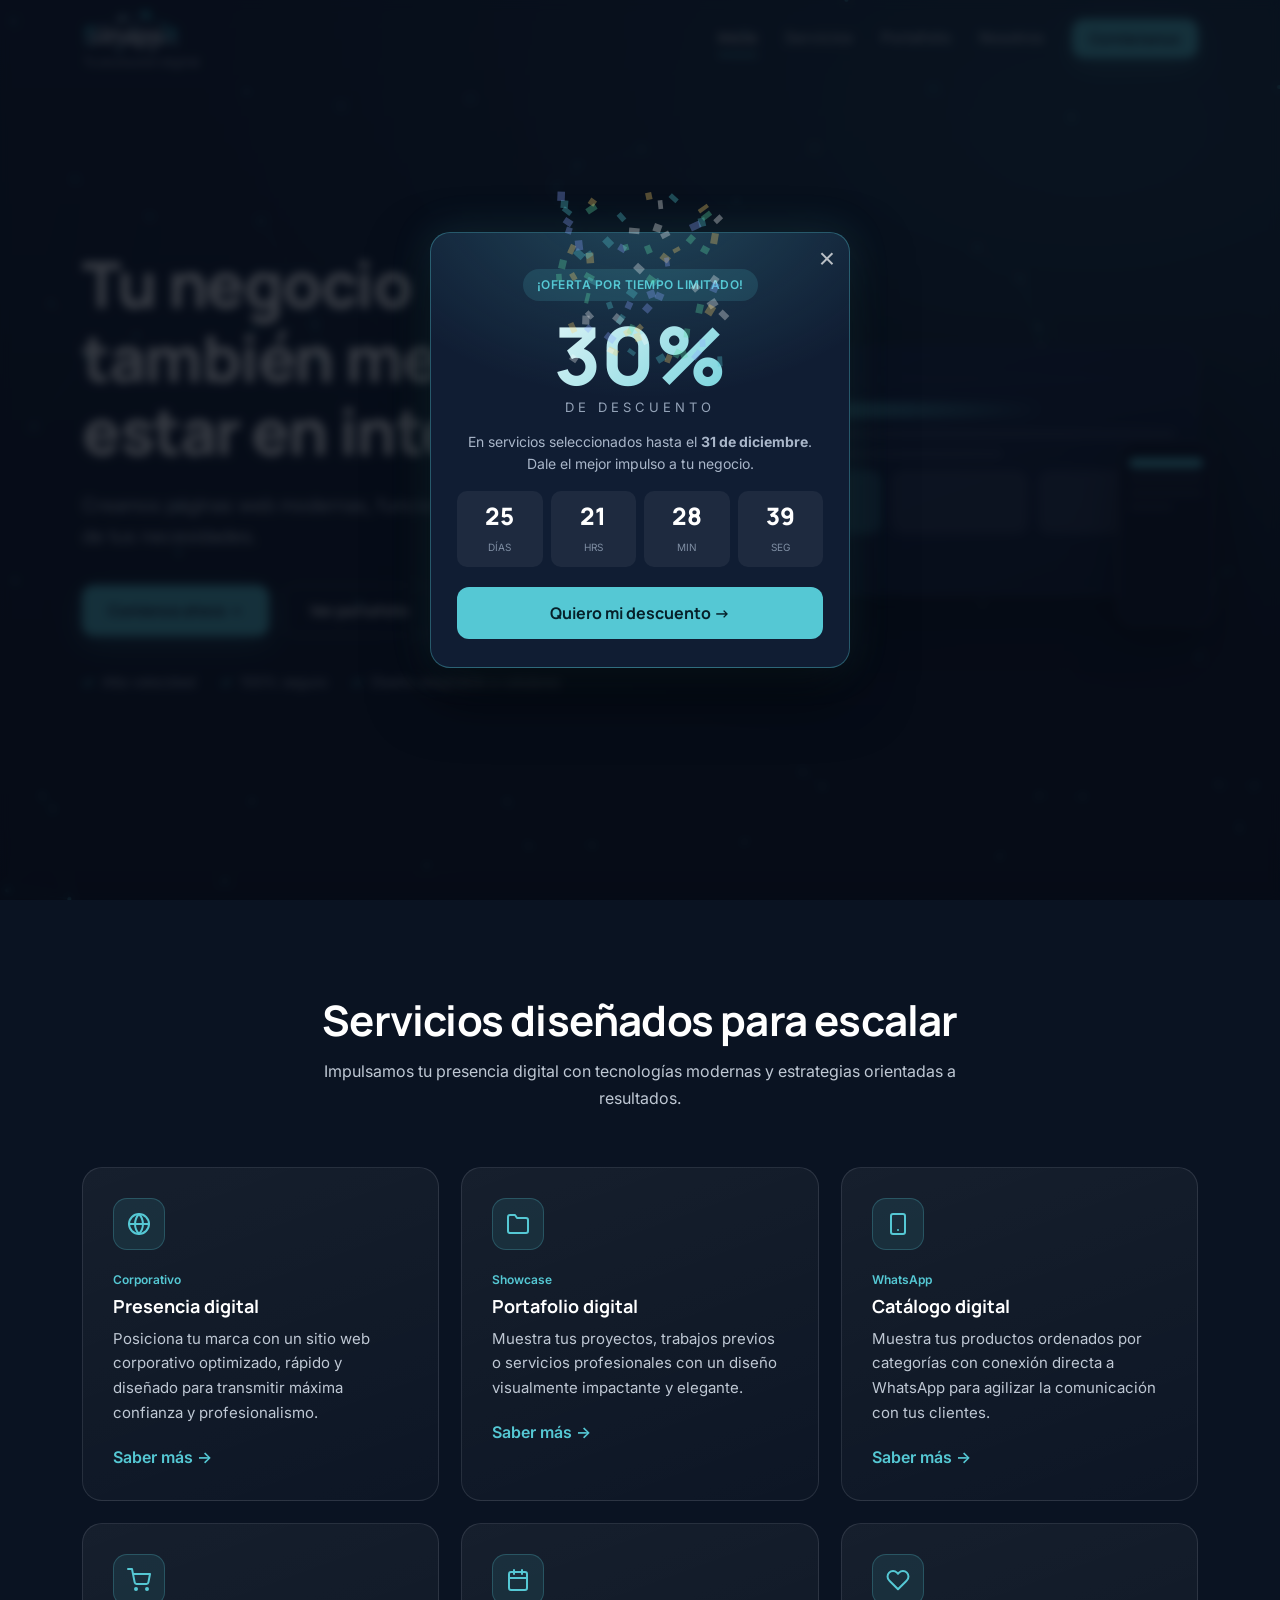
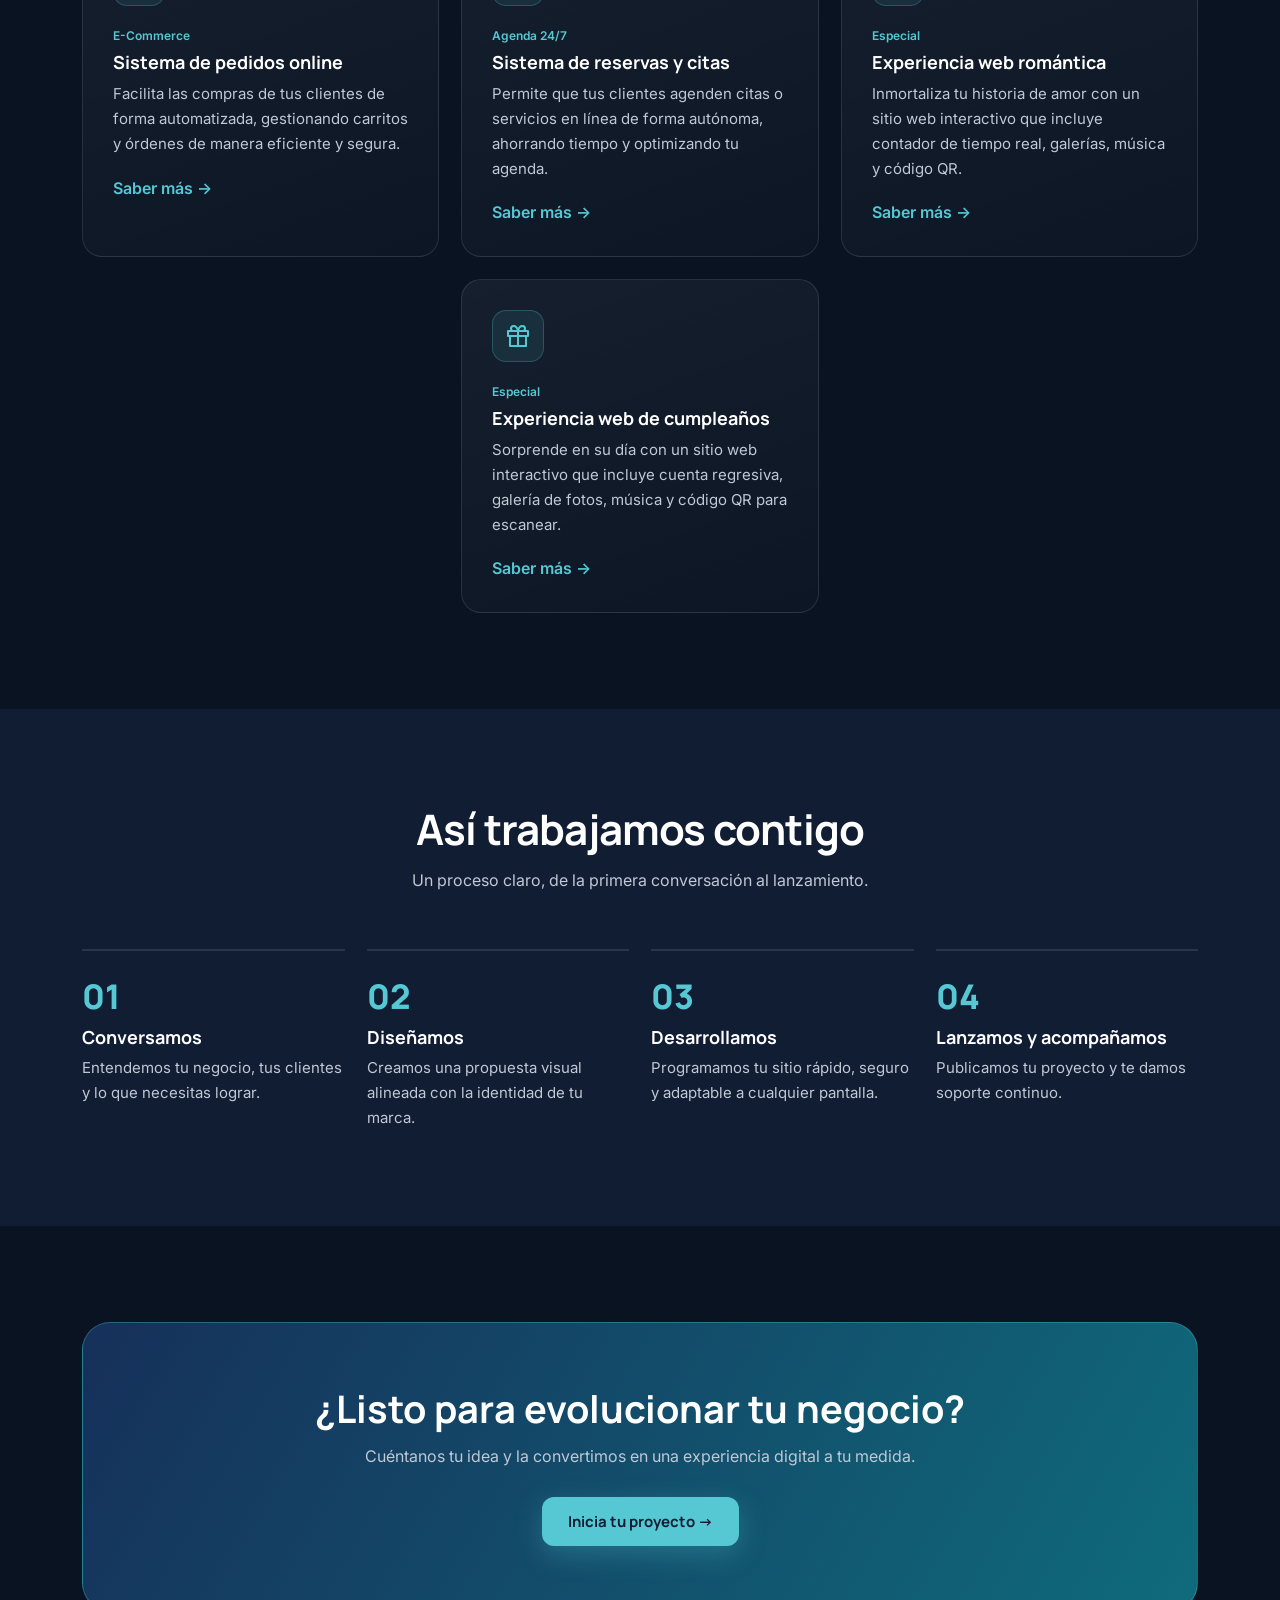
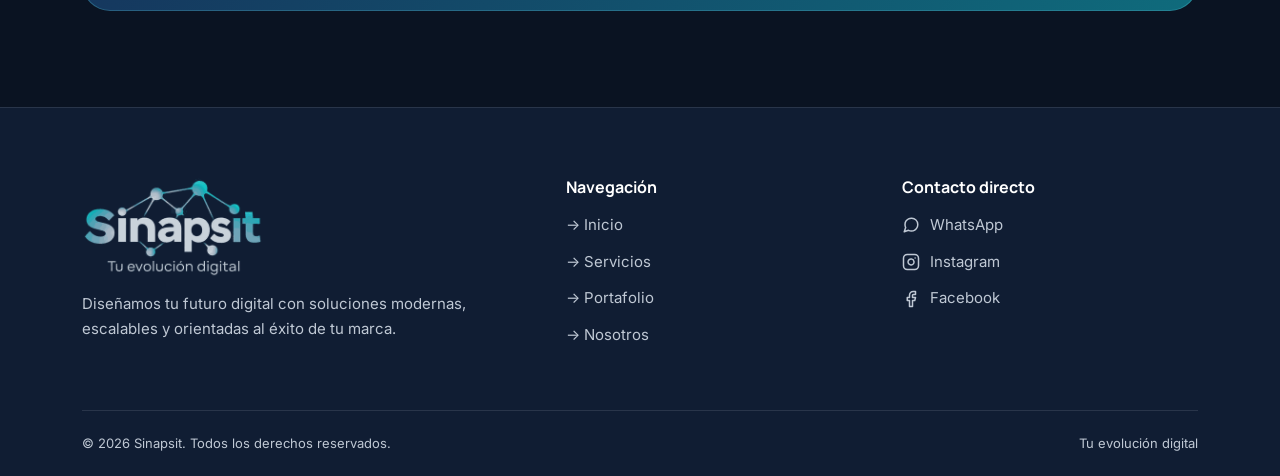
==== commit a4eeb5ee: "actu" ====
--- a/index.html
+++ b/index.html
@@ -14,7 +14,7 @@
 <ul class="chips"><li>Alta velocidad</li><li>100% seguro</li><li>Diseño adaptable a celulares</li></ul></div>
 <div class="tilt" aria-hidden="true"><div class="mock"><div class="bar"><i></i><i></i><i></i></div><div class="scr"><div class="t"></div><div class="l"></div><div class="l" style="width:60%"></div><div class="g"><b></b><b></b><b></b></div><div class="bt"></div></div>
 <div class="phn"><div class="t"></div><div class="l"></div><div class="l"></div><div class="l" style="width:60%"></div></div></div></div></div></section>
-<section><div class="wrap"><div class="hd rv"><h2>Servicios diseñados para escalar</h2><p>Impulsamos tu presencia digital con tecnologías modernas y estrategias orientadas a resultados.</p></div><div class="grid"><div class="card rv"><div class="ic"><svg width="24" height="24" viewBox="0 0 24 24" fill="none" stroke="currentColor" stroke-width="2" stroke-linecap="round" stroke-linejoin="round"><circle cx="12" cy="12" r="10"/><line x1="2" y1="12" x2="22" y2="12"/><path d="M12 2a15.3 15.3 0 0 1 4 10 15.3 15.3 0 0 1-4 10 15.3 15.3 0 0 1-4-10 15.3 15.3 0 0 1 4-10z"/></svg></div><span class="tag">Corporativo</span><h3>Presencia digital</h3><p>Posiciona tu marca con un sitio web corporativo optimizado, rápido y diseñado para transmitir máxima confianza y profesionalismo.</p><a class="more" href="servicios.html#presencia">Saber más &rarr;</a></div><div class="card rv"><div class="ic"><svg width="24" height="24" viewBox="0 0 24 24" fill="none" stroke="currentColor" stroke-width="2" stroke-linecap="round" stroke-linejoin="round"><path d="M22 19a2 2 0 0 1-2 2H4a2 2 0 0 1-2-2V5a2 2 0 0 1 2-2h5l2 3h9a2 2 0 0 1 2 2z"/></svg></div><span class="tag">Showcase</span><h3>Portafolio digital</h3><p>Muestra tus proyectos, trabajos previos o servicios profesionales con un diseño visualmente impactante y elegante.</p><a class="more" href="servicios.html#portafolio-digital">Saber más &rarr;</a></div><div class="card rv"><div class="ic"><svg width="24" height="24" viewBox="0 0 24 24" fill="none" stroke="currentColor" stroke-width="2" stroke-linecap="round" stroke-linejoin="round"><rect x="5" y="2" width="14" height="20" rx="2"/><line x1="12" y1="18" x2="12.01" y2="18"/></svg></div><span class="tag">WhatsApp</span><h3>Catálogo digital</h3><p>Muestra tus productos ordenados por categorías con conexión directa a WhatsApp para agilizar la comunicación con tus clientes.</p><a class="more" href="servicios.html#catalogo">Saber más &rarr;</a></div><div class="card rv"><div class="ic"><svg width="24" height="24" viewBox="0 0 24 24" fill="none" stroke="currentColor" stroke-width="2" stroke-linecap="round" stroke-linejoin="round"><circle cx="9" cy="21" r="1"/><circle cx="20" cy="21" r="1"/><path d="M1 1h4l2.68 13.39a2 2 0 0 0 2 1.61h9.72a2 2 0 0 0 2-1.61L23 6H6"/></svg></div><span class="tag">E-Commerce</span><h3>Sistema de pedidos online</h3><p>Facilita las compras de tus clientes de forma automatizada, gestionando carritos y órdenes de manera eficiente y segura.</p><a class="more" href="servicios.html#pedidos">Saber más &rarr;</a></div><div class="card rv"><div class="ic"><svg width="24" height="24" viewBox="0 0 24 24" fill="none" stroke="currentColor" stroke-width="2" stroke-linecap="round" stroke-linejoin="round"><rect x="3" y="4" width="18" height="18" rx="2"/><line x1="16" y1="2" x2="16" y2="6"/><line x1="8" y1="2" x2="8" y2="6"/><line x1="3" y1="10" x2="21" y2="10"/></svg></div><span class="tag">Agenda 24/7</span><h3>Sistema de reservas y citas</h3><p>Permite que tus clientes agenden citas o servicios en línea de forma autónoma, ahorrando tiempo y optimizando tu agenda.</p><a class="more" href="servicios.html#reservas">Saber más &rarr;</a></div><div class="card rv"><div class="ic"><svg width="24" height="24" viewBox="0 0 24 24" fill="none" stroke="currentColor" stroke-width="2" stroke-linecap="round" stroke-linejoin="round"><path d="M20.84 4.61a5.5 5.5 0 0 0-7.78 0L12 5.67l-1.06-1.06a5.5 5.5 0 0 0-7.78 7.78l1.06 1.06L12 21.23l7.78-7.78 1.06-1.06a5.5 5.5 0 0 0 0-7.78z"/></svg></div><span class="tag">Especial</span><h3>Experiencia web romántica</h3><p>Inmortaliza tu historia de amor con un sitio web interactivo que incluye contador de tiempo real, galerías, música y código QR.</p><a class="more" href="servicios.html#romantica">Saber más &rarr;</a></div></div></div></section>
+<section><div class="wrap"><div class="hd rv"><h2>Servicios diseñados para escalar</h2><p>Impulsamos tu presencia digital con tecnologías modernas y estrategias orientadas a resultados.</p></div><div class="grid"><div class="card rv"><div class="ic"><svg width="24" height="24" viewBox="0 0 24 24" fill="none" stroke="currentColor" stroke-width="2" stroke-linecap="round" stroke-linejoin="round"><circle cx="12" cy="12" r="10"/><line x1="2" y1="12" x2="22" y2="12"/><path d="M12 2a15.3 15.3 0 0 1 4 10 15.3 15.3 0 0 1-4 10 15.3 15.3 0 0 1-4-10 15.3 15.3 0 0 1 4-10z"/></svg></div><span class="tag">Corporativo</span><h3>Presencia digital</h3><p>Posiciona tu marca con un sitio web corporativo optimizado, rápido y diseñado para transmitir máxima confianza y profesionalismo.</p><a class="more" href="servicios.html#presencia">Saber más &rarr;</a></div><div class="card rv"><div class="ic"><svg width="24" height="24" viewBox="0 0 24 24" fill="none" stroke="currentColor" stroke-width="2" stroke-linecap="round" stroke-linejoin="round"><path d="M22 19a2 2 0 0 1-2 2H4a2 2 0 0 1-2-2V5a2 2 0 0 1 2-2h5l2 3h9a2 2 0 0 1 2 2z"/></svg></div><span class="tag">Showcase</span><h3>Portafolio digital</h3><p>Muestra tus proyectos, trabajos previos o servicios profesionales con un diseño visualmente impactante y elegante.</p><a class="more" href="servicios.html#portafolio-digital">Saber más &rarr;</a></div><div class="card rv"><div class="ic"><svg width="24" height="24" viewBox="0 0 24 24" fill="none" stroke="currentColor" stroke-width="2" stroke-linecap="round" stroke-linejoin="round"><rect x="5" y="2" width="14" height="20" rx="2"/><line x1="12" y1="18" x2="12.01" y2="18"/></svg></div><span class="tag">WhatsApp</span><h3>Catálogo digital</h3><p>Muestra tus productos ordenados por categorías con conexión directa a WhatsApp para agilizar la comunicación con tus clientes.</p><a class="more" href="servicios.html#catalogo">Saber más &rarr;</a></div><div class="card rv"><div class="ic"><svg width="24" height="24" viewBox="0 0 24 24" fill="none" stroke="currentColor" stroke-width="2" stroke-linecap="round" stroke-linejoin="round"><circle cx="9" cy="21" r="1"/><circle cx="20" cy="21" r="1"/><path d="M1 1h4l2.68 13.39a2 2 0 0 0 2 1.61h9.72a2 2 0 0 0 2-1.61L23 6H6"/></svg></div><span class="tag">E-Commerce</span><h3>Sistema de pedidos online</h3><p>Facilita las compras de tus clientes de forma automatizada, gestionando carritos y órdenes de manera eficiente y segura.</p><a class="more" href="servicios.html#pedidos">Saber más &rarr;</a></div><div class="card rv"><div class="ic"><svg width="24" height="24" viewBox="0 0 24 24" fill="none" stroke="currentColor" stroke-width="2" stroke-linecap="round" stroke-linejoin="round"><rect x="3" y="4" width="18" height="18" rx="2"/><line x1="16" y1="2" x2="16" y2="6"/><line x1="8" y1="2" x2="8" y2="6"/><line x1="3" y1="10" x2="21" y2="10"/></svg></div><span class="tag">Agenda 24/7</span><h3>Sistema de reservas y citas</h3><p>Permite que tus clientes agenden citas o servicios en línea de forma autónoma, ahorrando tiempo y optimizando tu agenda.</p><a class="more" href="servicios.html#reservas">Saber más &rarr;</a></div><div class="card rv"><div class="ic"><svg width="24" height="24" viewBox="0 0 24 24" fill="none" stroke="currentColor" stroke-width="2" stroke-linecap="round" stroke-linejoin="round"><path d="M20.84 4.61a5.5 5.5 0 0 0-7.78 0L12 5.67l-1.06-1.06a5.5 5.5 0 0 0-7.78 7.78l1.06 1.06L12 21.23l7.78-7.78 1.06-1.06a5.5 5.5 0 0 0 0-7.78z"/></svg></div><span class="tag">Especial</span><h3>Experiencia web romántica</h3><p>Inmortaliza tu historia de amor con un sitio web interactivo que incluye contador de tiempo real, galerías, música y código QR.</p><a class="more" href="servicios.html#romantica">Saber más &rarr;</a></div><div class="card rv"><div class="ic"><svg width="24" height="24" viewBox="0 0 24 24" fill="none" stroke="currentColor" stroke-width="2" stroke-linecap="round" stroke-linejoin="round"><polyline points="20 12 20 22 4 22 4 12"/><rect x="2" y="7" width="20" height="5"/><line x1="12" y1="22" x2="12" y2="7"/><path d="M12 7H7.5a2.5 2.5 0 0 1 0-5C11 2 12 7 12 7z"/><path d="M12 7h4.5a2.5 2.5 0 0 0 0-5C13 2 12 7 12 7z"/></svg></div><span class="tag">Especial</span><h3>Experiencia web de cumpleaños</h3><p>Sorprende en su día con un sitio web interactivo que incluye cuenta regresiva, galería de fotos, música y código QR para escanear.</p><a class="more" href="servicios.html#cumpleanos">Saber más &rarr;</a></div></div></div></section>
 <section style="background:var(--n)"><div class="wrap"><div class="hd rv"><h2>Así trabajamos contigo</h2><p>Un proceso claro, de la primera conversación al lanzamiento.</p></div><div class="steps"><div class="step rv"><h3>Conversamos</h3><p>Entendemos tu negocio, tus clientes y lo que necesitas lograr.</p></div><div class="step rv"><h3>Diseñamos</h3><p>Creamos una propuesta visual alineada con la identidad de tu marca.</p></div><div class="step rv"><h3>Desarrollamos</h3><p>Programamos tu sitio rápido, seguro y adaptable a cualquier pantalla.</p></div><div class="step rv"><h3>Lanzamos y acompañamos</h3><p>Publicamos tu proyecto y te damos soporte continuo.</p></div></div></div></section><section><div class="wrap"><div class="band rv"><h2>¿Listo para evolucionar tu negocio?</h2><p>Cuéntanos tu idea y la convertimos en una experiencia digital a tu medida.</p><a class="btn" href="contacto.html">Inicia tu proyecto &rarr;</a></div></div></section>
 <footer class="ft"><div class="wrap"><div class="ftg"><div><span class="lg lf" role="img" aria-label="Sinapsit - Tu evolución digital"></span><p>Diseñamos tu futuro digital con soluciones modernas, escalables y orientadas al éxito de tu marca.</p></div>
 <div class="l"><h4>Navegación</h4><a href="index.html">&rarr; Inicio</a><a href="servicios.html">&rarr; Servicios</a><a href="portafolio.html">&rarr; Portafolio</a><a href="nosotros.html">&rarr; Nosotros</a></div>
@@ -111,16 +111,7 @@
   document.addEventListener("keydown",function(e){if(e.key==="Escape")close()});
 })();
 </script>
-
-
-
-
-
-
-</body></html>
-
-
-
-
-
+<style>
+@media(min-width:960px){.grid>.card:last-child:nth-child(3n+1){grid-column:2}}
+</style>
 </body></html>
